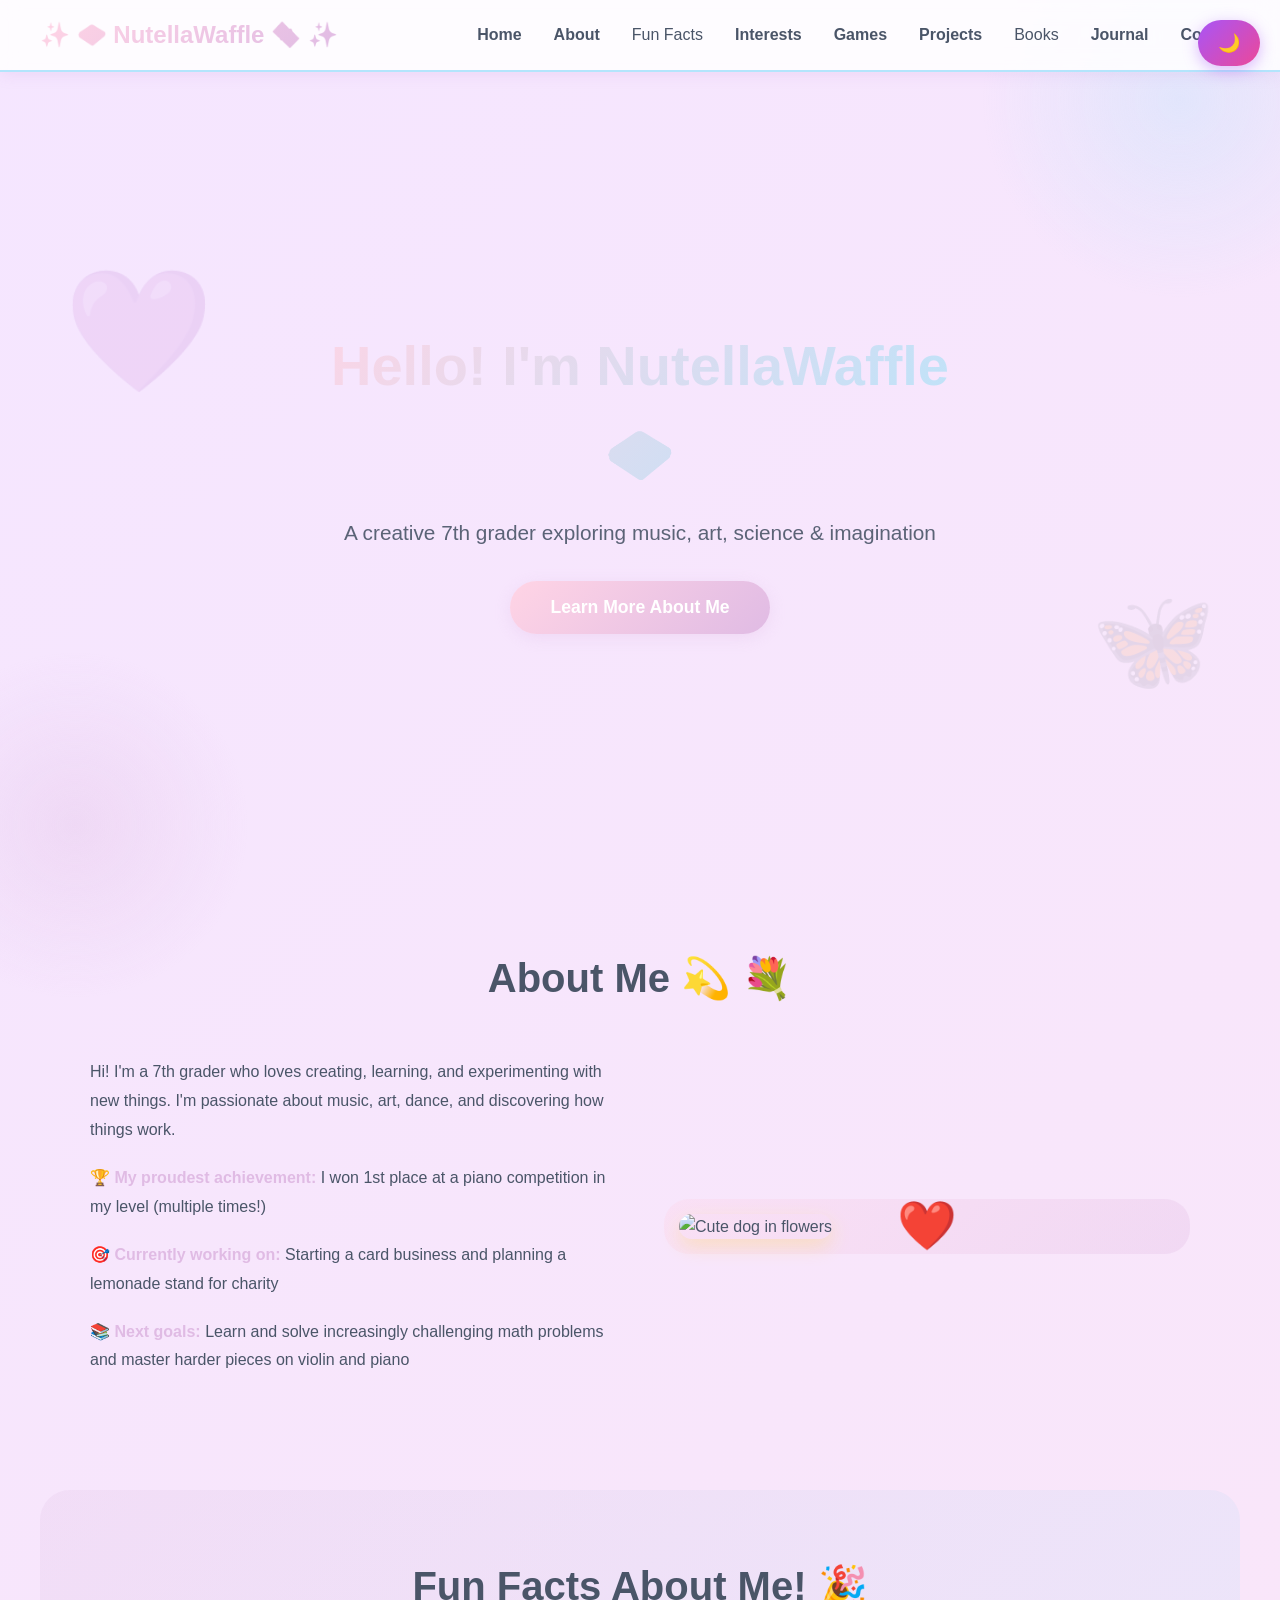
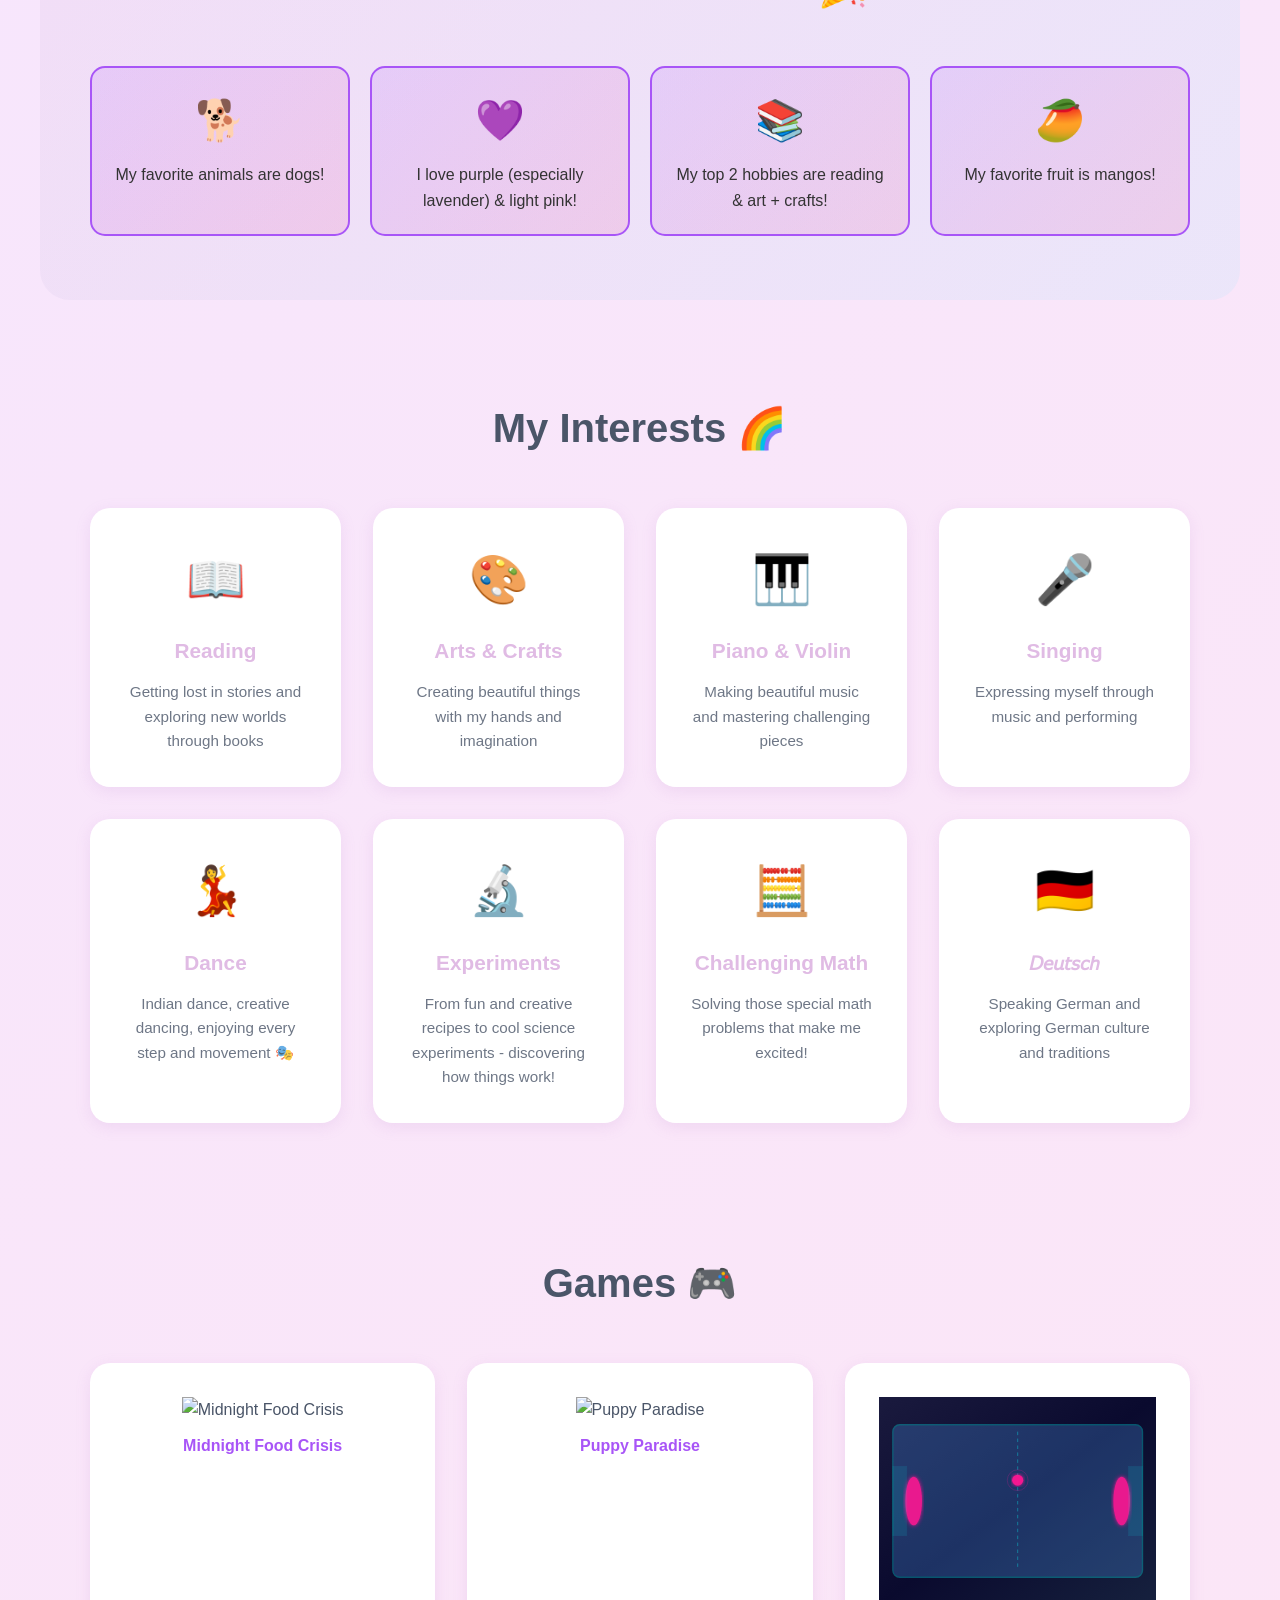
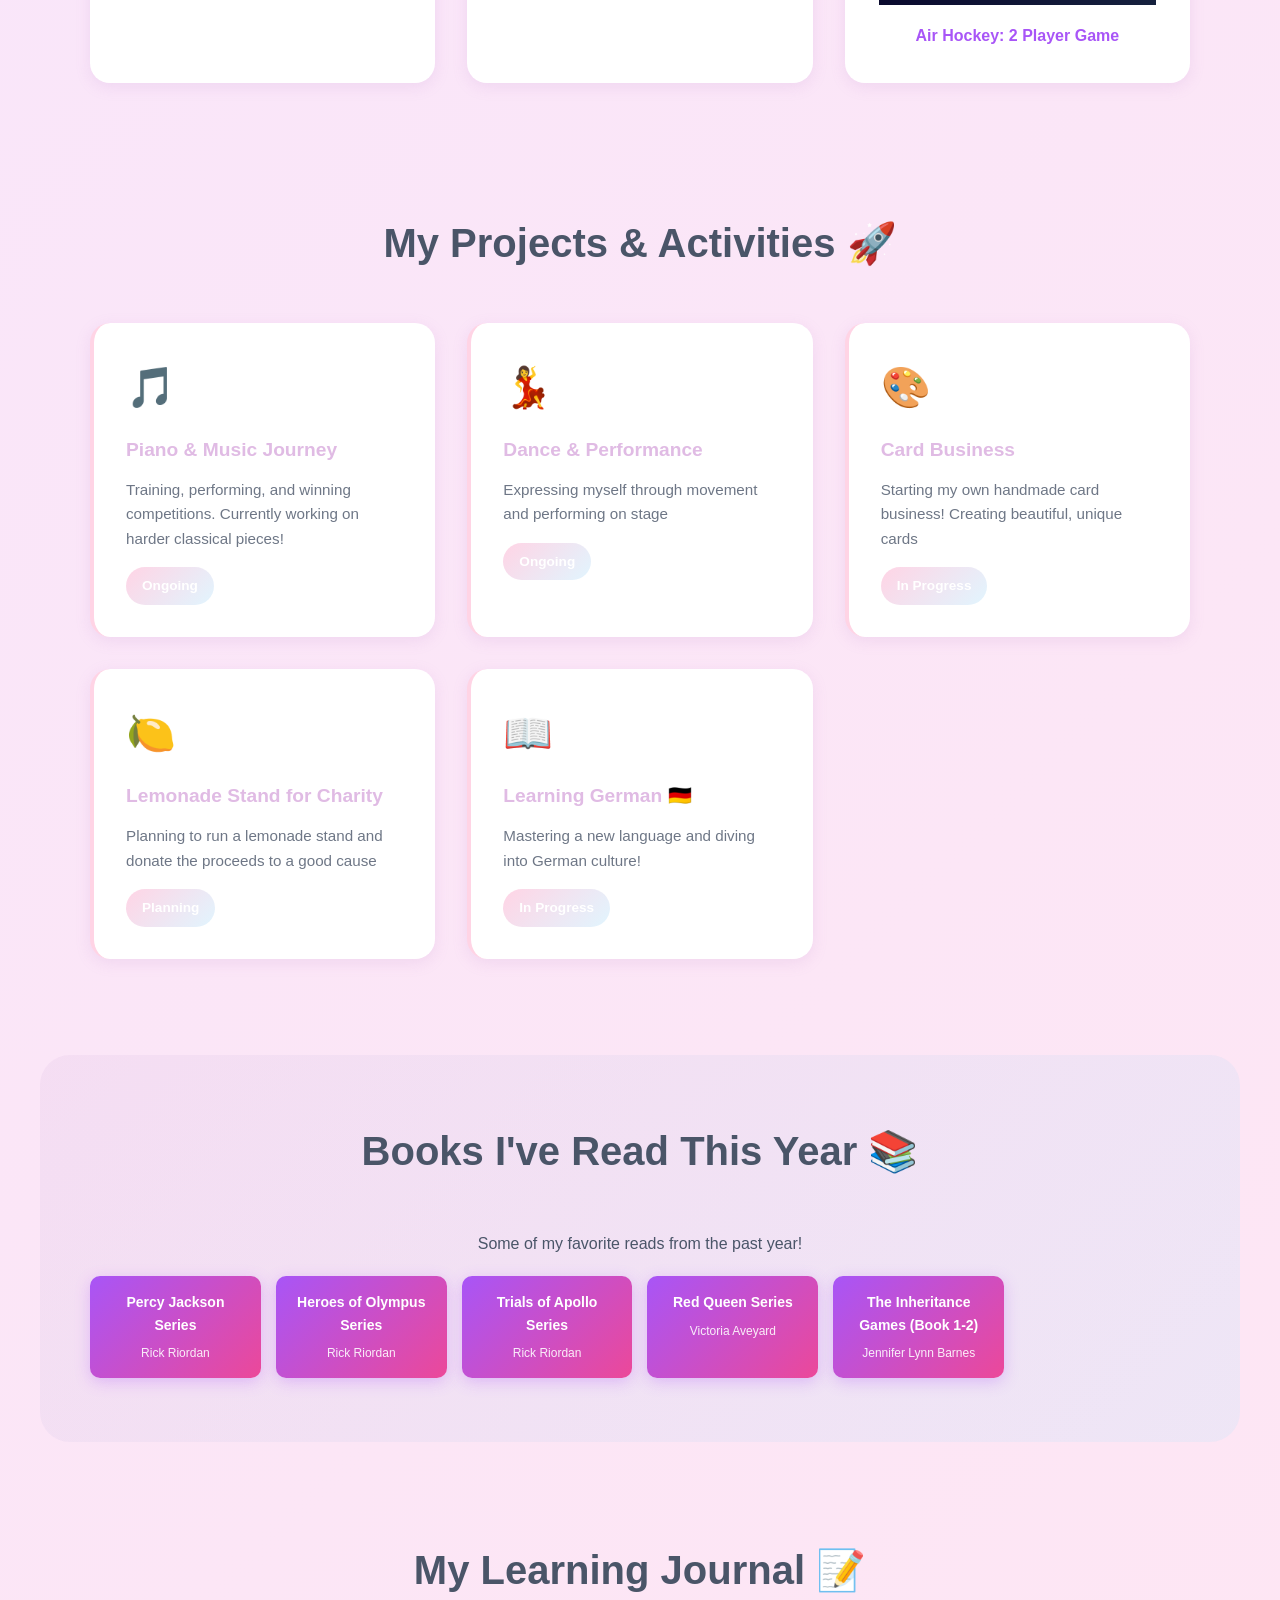
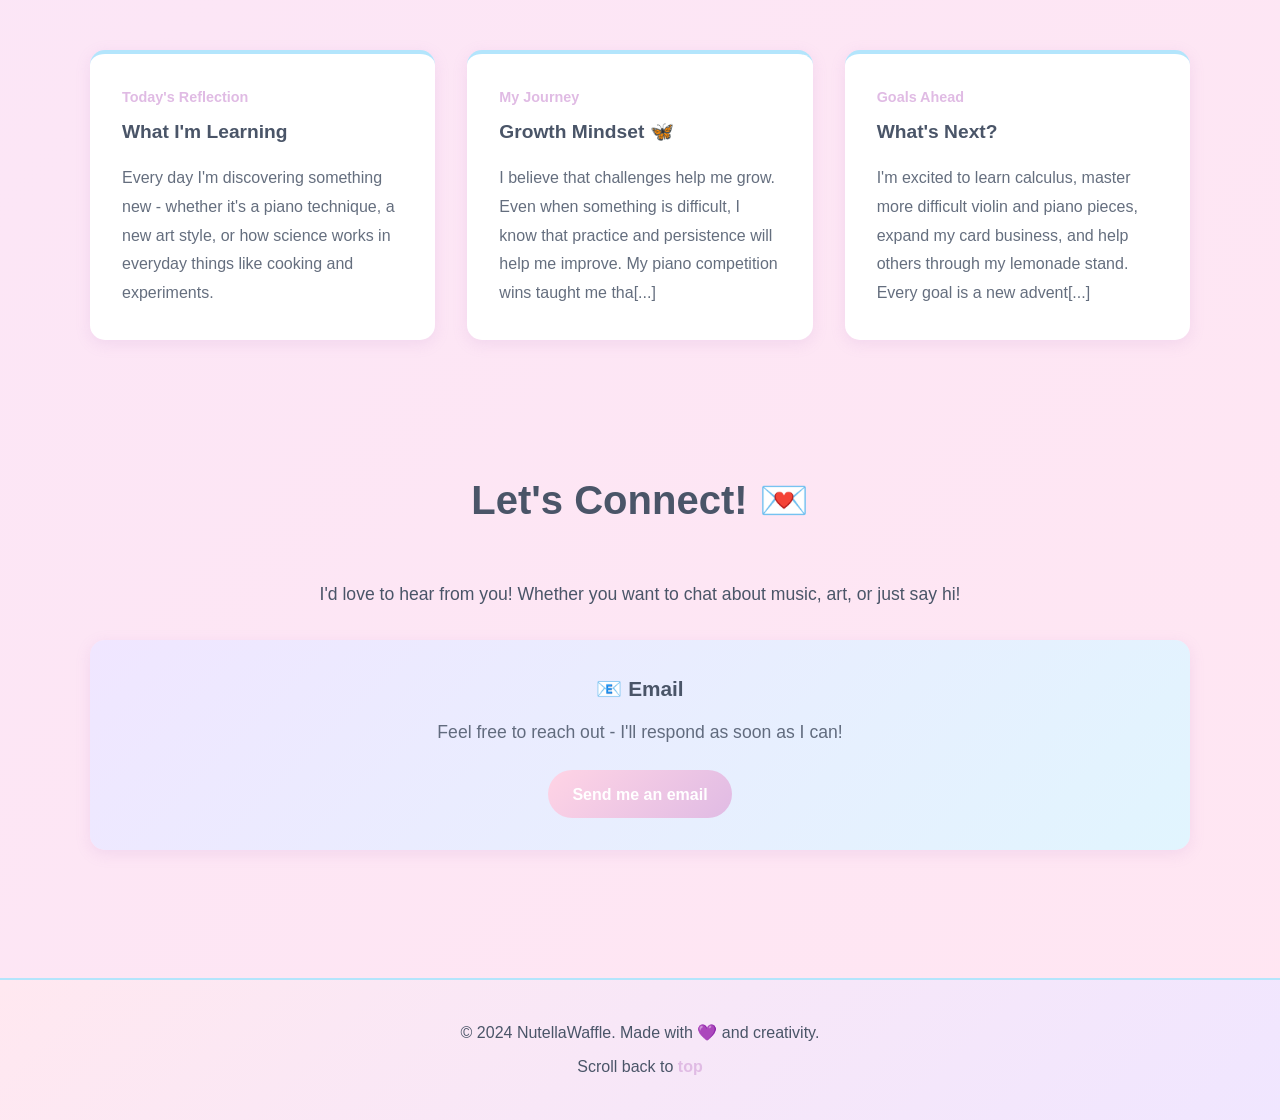
==== index.html @ f4520ef8 "Remove custom cursor, fix dog image, remove game submission section, update books with correct title" ====
<!DOCTYPE html>
<html lang="en">
<head>
    <meta charset="UTF-8">
    <meta name="viewport" content="width=device-width, initial-scale=1.0">
    <title>NutellaWaffle - Creative & Curious</title>
    <link rel="stylesheet" href="style.css">
    <style>
        body {
            background: linear-gradient(135deg, #f5e6ff 0%, #ffe6f2 100%);
        }

        body.dark-mode {
            background: linear-gradient(135deg, #1a1a2e 0%, #16213e 100%);
            color: #e0e0e0;
        }

        body.dark-mode .section {
            background: rgba(20, 20, 35, 0.9);
        }

        body.dark-mode .section-title {
            color: #e0e0e0;
        }

        body.dark-mode .navbar {
            background: rgba(15, 15, 25, 0.95);
        }

        #theme-toggle {
            position: fixed;
            top: 20px;
            right: 20px;
            z-index: 1000;
            background: linear-gradient(135deg, #A855F7 0%, #EC4899 100%);
            color: white;
            border: none;
            padding: 12px 20px;
            border-radius: 50px;
            font-size: 18px;
            box-shadow: 0 4px 15px rgba(168, 85, 247, 0.4);
            transition: all 0.3s ease;
        }

        #theme-toggle:hover {
            transform: scale(1.1);
            box-shadow: 0 6px 20px rgba(168, 85, 247, 0.6);
        }

        .fade-in {
            animation: fadeInUp 0.8s ease-out forwards;
            opacity: 0;
        }

        @keyframes fadeInUp {
            from {
                opacity: 0;
                transform: translateY(30px);
            }
            to {
                opacity: 1;
                transform: translateY(0);
            }
        }

        .loading-spinner {
            display: inline-block;
            width: 20px;
            height: 20px;
            border: 3px solid rgba(168, 85, 247, 0.3);
            border-radius: 50%;
            border-top-color: #A855F7;
            animation: spin 1s linear infinite;
        }

        @keyframes spin {
            to { transform: rotate(360deg); }
        }

        .fun-facts-grid {
            display: grid;
            grid-template-columns: repeat(auto-fit, minmax(200px, 1fr));
            gap: 20px;
            margin-top: 20px;
        }

        .fun-fact-card {
            background: linear-gradient(135deg, rgba(168, 85, 247, 0.15) 0%, rgba(236, 72, 153, 0.15) 100%);
            border: 2px solid #A855F7;
            border-radius: 15px;
            padding: 20px;
            text-align: center;
            transition: all 0.3s ease;
        }

        body.dark-mode .fun-fact-card {
            background: linear-gradient(135deg, rgba(168, 85, 247, 0.2) 0%, rgba(236, 72, 153, 0.2) 100%);
        }

        .fun-fact-card:hover {
            transform: translateY(-5px);
            box-shadow: 0 8px 20px rgba(168, 85, 247, 0.3);
            border-color: #EC4899;
        }

        .fun-fact-emoji {
            font-size: 40px;
            margin-bottom: 10px;
        }

        .fun-fact-text {
            font-size: 16px;
            color: #333;
            font-weight: 500;
        }

        body.dark-mode .fun-fact-text {
            color: #e0e0e0;
        }

        .books-grid {
            display: grid;
            grid-template-columns: repeat(auto-fill, minmax(160px, 1fr));
            gap: 15px;
            margin-top: 20px;
        }

        .book-card {
            background: linear-gradient(135deg, #A855F7 0%, #EC4899 100%);
            border-radius: 10px;
            padding: 15px;
            text-align: center;
            color: white;
            box-shadow: 0 4px 15px rgba(168, 85, 247, 0.3);
            transition: all 0.3s ease;
        }

        body.dark-mode .book-card {
            background: linear-gradient(135deg, #7c3aed 0%, #be185d 100%);
        }

        .book-card:hover {
            transform: scale(1.05);
            box-shadow: 0 8px 20px rgba(168, 85, 247, 0.5);
        }

        .book-title {
            font-weight: 600;
            font-size: 14px;
            margin-bottom: 8px;
        }

        .book-author {
            font-size: 12px;
            opacity: 0.9;
        }

        @media (max-width: 768px) {
            #theme-toggle {
                top: 10px;
                right: 10px;
                padding: 10px 15px;
                font-size: 16px;
            }

            .fun-facts-grid {
                grid-template-columns: repeat(auto-fit, minmax(150px, 1fr));
            }

            .books-grid {
                grid-template-columns: repeat(auto-fill, minmax(130px, 1fr));
            }
        }
    </style>
</head>
<body>
    <!-- Theme Toggle Button -->
    <button id="theme-toggle" onclick="toggleTheme()">🌙</button>

    <!-- Navigation Bar -->
    <nav class="navbar">
        <div class="nav-container">
            <div class="logo">✨ 🧇 NutellaWaffle 🍫 ✨</div>
            <ul class="nav-links">
                <li><a href="#home">Home</a></li>
                <li><a href="#about">About</a></li>
                <li><a href="#fun-facts">Fun Facts</a></li>
                <li><a href="#interests">Interests</a></li>
                <li><a href="#games">Games</a></li>
                <li><a href="#projects">Projects</a></li>
                <li><a href="#books">Books</a></li>
                <li><a href="#journal">Journal</a></li>
                <li><a href="#contact">Contact</a></li>
            </ul>
        </div>
    </nav>

    <!-- HERO SECTION: Welcome & Intro -->
    <section id="home" class="hero">
        <div class="hero-content">
            <h1 class="hero-title">Hello! I'm NutellaWaffle 🧇</h1>
            <p class="hero-subtitle">A creative 7th grader exploring music, art, science & imagination</p>
            <button class="cta-button" onclick="document.getElementById('about').scrollIntoView({behavior: 'smooth'})">Learn More About Me</button>
        </div>
        <div class="hero-decoration"></div>
    </section>

    <!-- ABOUT ME SECTION -->
    <section id="about" class="section fade-in">
        <div class="container">
            <h2 class="section-title">About Me 💫 💐</h2>
            <div class="about-content">
                <div class="about-text">
                    <p>Hi! I'm a 7th grader who loves creating, learning, and experimenting with new things. I'm passionate about music, art, dance, and discovering how things work.</p>
                    <p><strong>🏆 My proudest achievement:</strong> I won 1st place at a piano competition in my level (multiple times!)</p>
                    <p><strong>🎯 Currently working on:</strong> Starting a card business and planning a lemonade stand for charity</p>
                    <p><strong>📚 Next goals:</strong> Learn and solve increasingly challenging math problems and master harder pieces on violin and piano</p>
                </div>
                <div class="about-image" style="background: linear-gradient(135deg, rgba(255, 212, 229, 0.3) 0%, rgba(224, 187, 228, 0.3) 100%); padding: 15px; border-radius: 25px; position: relative;">
                    <img id="dogImage" src="https://images.unsplash.com/photo-1633722715463-d30628cad4ae?w=800&h=800&fit=crop&q=90" alt="Cute dog in flowers" style="width: 100%; height: auto; border-radius: 20px; box-shadow: 0 8px 20px rgba(255, 215, 0, 0.2);">
                    <div style="position: absolute; top: 50%; left: 50%; transform: translate(-50%, -50%); font-size: 48px; pointer-events: none;">❤️</div>
                </div>
            </div>
        </div>
    </section>

    <!-- FUN FACTS SECTION -->
    <section id="fun-facts" class="section alternate fade-in">
        <div class="container">
            <h2 class="section-title">Fun Facts About Me! 🎉</h2>
            <div class="fun-facts-grid">
                <div class="fun-fact-card">
                    <div class="fun-fact-emoji">🐕</div>
                    <div class="fun-fact-text">My favorite animals are dogs!</div>
                </div>
                <div class="fun-fact-card">
                    <div class="fun-fact-emoji">💜</div>
                    <div class="fun-fact-text">I love purple (especially lavender) & light pink!</div>
                </div>
                <div class="fun-fact-card">
                    <div class="fun-fact-emoji">📚</div>
                    <div class="fun-fact-text">My top 2 hobbies are reading & art + crafts!</div>
                </div>
                <div class="fun-fact-card">
                    <div class="fun-fact-emoji">🥭</div>
                    <div class="fun-fact-text">My favorite fruit is mangos!</div>
                </div>
            </div>
        </div>
    </section>

    <!-- INTERESTS SECTION -->
    <section id="interests" class="section fade-in">
        <div class="container">
            <h2 class="section-title">My Interests 🌈</h2>
            <div class="interests-grid">
                <div class="interest-card">
                    <div class="interest-emoji">📖</div>
                    <h3>Reading</h3>
                    <p>Getting lost in stories and exploring new worlds through books</p>
                </div>
                <div class="interest-card">
                    <div class="interest-emoji">🎨</div>
                    <h3>Arts & Crafts</h3>
                    <p>Creating beautiful things with my hands and imagination</p>
                </div>
                <div class="interest-card">
                    <div class="interest-emoji">🎹</div>
                    <h3>Piano & Violin</h3>
                    <p>Making beautiful music and mastering challenging pieces</p>
                </div>
                <div class="interest-card">
                    <div class="interest-emoji">🎤</div>
                    <h3>Singing</h3>
                    <p>Expressing myself through music and performing</p>
                </div>
                <div class="interest-card">
                    <div class="interest-emoji">💃</div>
                    <h3>Dance</h3>
                    <p>Indian dance, creative dancing, enjoying every step and movement 🎭</p>
                </div>
                <div class="interest-card">
                    <div class="interest-emoji">🔬</div>
                    <h3>Experiments</h3>
                    <p>From fun and creative recipes to cool science experiments - discovering how things work!</p>
                </div>
                <div class="interest-card">
                    <div class="interest-emoji">🧮</div>
                    <h3>Challenging Math</h3>
                    <p>Solving those special math problems that make me excited!</p>
                </div>
                <div class="interest-card">
                    <div class="interest-emoji">🇩🇪</div>
                    <h3>𝘋𝘦𝘶𝘵𝘴𝘤𝘩</h3>
                    <p>Speaking German and exploring German culture and traditions</p>
                </div>
            </div>
        </div>
    </section>

    <!-- GAMES SECTION -->
    <section id="games" class="section fade-in">
        <div class="container">
            <h2 class="section-title">Games 🎮</h2>
            <div class="interests-grid">
                <div class="interest-card clickable-card">
                    <input type="file" id="gameFile1" accept=".html,.htm" style="display: none;" onchange="handleGameUpload(event, 'game1')">
                    <div class="game-box" id="game1" style="cursor: pointer; position: relative; overflow: hidden;">
                        <img id="game1Image" src="https://images.shutterstock.com/shutterstock/photos/2671821377/display_1500/stock-photo-air-hockey-game-table-with-red-pucks-and-paddles-in-neon-lighting-2671821377.jpg?w=400&h=300&fit=crop" alt="Midnight Food Crisis" style="width: 100%; height: 100%; object-fit: cover;">
                    </div>
                    <div style="text-align: center; margin-top: 10px; font-weight: 600; color: #A855F7;">Midnight Food Crisis</div>
                </div>
                <div class="interest-card clickable-card">
                    <input type="file" id="gameFile2" accept=".html,.htm" style="display: none;" onchange="handleGameUpload(event, 'game2')">
                    <div class="game-box" id="game2" style="cursor: pointer; position: relative; overflow: hidden;">
                        <img id="game2Image" src="https://images.shutterstock.com/shutterstock/photos/2660861031/display_1500/stock-photo-happy-golden-retriever-holding-large-bone-treat-2660861031.jpg?w=400&h=300&fit=crop" alt="Puppy Paradise" style="width: 100%; height: 100%; object-fit: cover;">
                    </div>
                    <div style="text-align: center; margin-top: 10px; font-weight: 600; color: #A855F7;">Puppy Paradise</div>
                </div>
                <div class="interest-card clickable-card">
                    <input type="file" id="gameFile3" accept=".html,.htm" style="display: none;" onchange="handleGameUpload(event, 'game3')">
                    <div class="game-box" id="game3" style="cursor: pointer; position: relative; overflow: hidden;">
                        <svg viewBox="0 0 400 300" xmlns="http://www.w3.org/2000/svg" style="width: 100%; height: 100%;">
                            <defs>
                                <linearGradient id="airHockeyGrad" x1="0%" y1="0%" x2="100%" y2="100%">
                                    <stop offset="0%" style="stop-color:#1a1a3e;stop-opacity:1" />
                                    <stop offset="50%" style="stop-color:#0a0a2e;stop-opacity:1" />
                                    <stop offset="100%" style="stop-color:#16213e;stop-opacity:1" />
                                </linearGradient>
                                <filter id="glow">
                                    <feGaussianBlur stdDeviation="3" result="coloredBlur"/>
                                    <feMerge>
                                        <feMergeNode in="coloredBlur"/>
                                        <feMergeNode in="SourceGraphic"/>
                                    </feMerge>
                                </filter>
                            </defs>
                            <rect width="400" height="300" fill="url(#airHockeyGrad)"/>
                            <rect x="20" y="40" width="360" height="220" rx="10" fill="#4a90e2" opacity="0.3" stroke="#00ffff" stroke-width="2"/>
                            <line x1="200" y1="50" x2="200" y2="250" stroke="#00ffff" stroke-width="1" stroke-dasharray="5,5" opacity="0.5"/>
                            <ellipse cx="50" cy="150" rx="12" ry="35" fill="#ff1493" filter="url(#glow)" opacity="0.9"/>
                            <ellipse cx="350" cy="150" rx="12" ry="35" fill="#ff1493" filter="url(#glow)" opacity="0.9"/>
                            <circle cx="200" cy="120" r="8" fill="#ff1493" filter="url(#glow)" opacity="0.95"/>
                            <circle cx="200" cy="120" r="15" fill="none" stroke="#ff1493" stroke-width="1" opacity="0.3"/>
                            <rect x="20" y="100" width="20" height="100" fill="#00ffff" opacity="0.1" stroke="#00ffff" stroke-width="1"/>
                            <rect x="360" y="100" width="20" height="100" fill="#00ffff" opacity="0.1" stroke="#00ffff" stroke-width="1"/>
                        </svg>
                    </div>
                    <div style="text-align: center; margin-top: 10px; font-weight: 600; color: #A855F7;">Air Hockey: 2 Player Game</div>
                    <div id="game3ShareContainer" style="text-align: center; margin-top: 8px; display: none;">
                        <button onclick="toggleShareLink('game3')" style="background: linear-gradient(135deg, #A855F7 0%, #EC4899 100%); color: white; border: none; padding: 8px 16px; border-radius: 20px; cursor: pointer; font-size: 14px; font-weight: 600;">📋 Generate Share Link</button>
                        <div id="game3LinkContainer" style="display: none; margin-top: 12px;">
                            <p style="font-size: 12px; color: #666; margin-bottom: 8px;">Share this link with friends:</p>
                            <div style="background: #f5f5f5; padding: 10px; border-radius: 10px; word-break: break-all; border: 2px solid #A855F7;">
                                <span id="game3Link" style="color: #333; font-family: monospace; font-size: 14px; font-weight: bold;"></span>
                            </div>
                            <button onclick="copyToClipboard('game3Link')" style="margin-top: 8px; background: #A855F7; color: white; border: none; padding: 6px 12px; border-radius: 15px; cursor: pointer; font-size: 12px;">Copy Link</button>
                        </div>
                    </div>
                </div>
            </div>
        </div>
    </section>

    <!-- PROJECTS SECTION -->
    <section id="projects" class="section fade-in">
        <div class="container">
            <h2 class="section-title">My Projects & Activities 🚀</h2>
            <div class="projects-grid">
                <div class="project-card">
                    <div class="project-header">🎵</div>
                    <h3>Piano & Music Journey</h3>
                    <p>Training, performing, and winning competitions. Currently working on harder classical pieces!</p>
                    <span class="project-status">Ongoing</span>
                </div>
                <div class="project-card">
                    <div class="project-header">💃</div>
                    <h3>Dance & Performance</h3>
                    <p>Expressing myself through movement and performing on stage</p>
                    <span class="project-status">Ongoing</span>
                </div>
                <div class="project-card">
                    <div class="project-header">🎨</div>
                    <h3>Card Business</h3>
                    <p>Starting my own handmade card business! Creating beautiful, unique cards</p>
                    <span class="project-status">In Progress</span>
                </div>
                <div class="project-card">
                    <div class="project-header">🍋</div>
                    <h3>Lemonade Stand for Charity</h3>
                    <p>Planning to run a lemonade stand and donate the proceeds to a good cause</p>
                    <span class="project-status">Planning</span>
                </div>
                <div class="project-card">
                    <div class="project-header">📖</div>
                    <h3>Learning German 🇩🇪</h3>
                    <p>Mastering a new language and diving into German culture!</p>
                    <span class="project-status">In Progress</span>
                </div>
            </div>
        </div>
    </section>

    <!-- BOOKS SECTION -->
    <section id="books" class="section alternate fade-in">
        <div class="container">
            <h2 class="section-title">Books I've Read This Year 📚</h2>
            <p style="text-align: center; margin-bottom: 20px;">Some of my favorite reads from the past year!</p>
            <div class="books-grid">
                <div class="book-card">
                    <div class="book-title">Percy Jackson Series</div>
                    <div class="book-author">Rick Riordan</div>
                </div>
                <div class="book-card">
                    <div class="book-title">Heroes of Olympus Series</div>
                    <div class="book-author">Rick Riordan</div>
                </div>
                <div class="book-card">
                    <div class="book-title">Trials of Apollo Series</div>
                    <div class="book-author">Rick Riordan</div>
                </div>
                <div class="book-card">
                    <div class="book-title">Red Queen Series</div>
                    <div class="book-author">Victoria Aveyard</div>
                </div>
                <div class="book-card">
                    <div class="book-title">The Inheritance Games (Book 1-2)</div>
                    <div class="book-author">Jennifer Lynn Barnes</div>
                </div>
            </div>
        </div>
    </section>

    <!-- LEARNING JOURNAL SECTION -->
    <section id="journal" class="section fade-in">
        <div class="container">
            <h2 class="section-title">My Learning Journal 📝</h2>
            <div class="journal-entries">
                <div class="journal-entry">
                    <div class="entry-date">Today's Reflection</div>
                    <h3>What I'm Learning</h3>
                    <p>Every day I'm discovering something new - whether it's a piano technique, a new art style, or how science works in everyday things like cooking and experiments.</p>
                </div>
                <div class="journal-entry">
                    <div class="entry-date">My Journey</div>
                    <h3>Growth Mindset 🦋</h3>
                    <p>I believe that challenges help me grow. Even when something is difficult, I know that practice and persistence will help me improve. My piano competition wins taught me tha[...]</p>
                </div>
                <div class="journal-entry">
                    <div class="entry-date">Goals Ahead</div>
                    <h3>What's Next?</h3>
                    <p>I'm excited to learn calculus, master more difficult violin and piano pieces, expand my card business, and help others through my lemonade stand. Every goal is a new advent[...]</p>
                </div>
            </div>
        </div>
    </section>

    <!-- CONTACT SECTION -->
    <section id="contact" class="section contact-section fade-in">
        <div class="container">
            <h2 class="section-title">Let's Connect! 💌</h2>
            <div class="contact-content">
                <p>I'd love to hear from you! Whether you want to chat about music, art, or just say hi!</p>
                <div class="contact-options">
                    <div class="contact-card">
                        <h3>📧 Email</h3>
                        <p>Feel free to reach out - I'll respond as soon as I can!</p>
                        <a href="https://mail.google.com/mail/?view=cm&fs=1&to=ishzartworld@gmail.com" target="_blank" class="contact-link">Send me an email</a>
                    </div>
                </div>
            </div>
        </div>
    </section>

    <!-- Game Player Modal -->
    <div id="gameModal" class="game-modal" style="display: none; position: fixed; top: 0; left: 0; width: 100%; height: 100%; background-color: rgba(0,0,0,0.9); z-index: 2000; justify-content: center; align-items: center;">
        <div class="game-modal-content" style="width: 95%; height: 95%; background: white; border-radius: 20px; overflow: hidden; display: flex; flex-direction: column;">
            <button class="game-close" onclick="closeGameModal()" style="padding: 10px 20px; background: #FF69B4; color: white; border: none; cursor: pointer; font-size: 18px; align-self: flex-start; border-radius: 0 0 10px 0;">← Back</button>
            <div style="flex: 1; display: flex; align-items: center; justify-content: center; background: #f5f5f5;">
                <div class="loading-spinner"></div>
            </div>
            <iframe id="gameFrame" style="width: 100%; height: 100%; border: none; display: none; flex: 1;" sandbox="allow-same-origin allow-scripts allow-forms allow-pointer-lock"></iframe>
        </div>
    </div>

    <!-- FOOTER -->
    <footer class="footer">
        <p>&copy; 2024 NutellaWaffle. Made with 💜 and creativity.</p>
        <p>Scroll back to <a href="#home">top</a></p>
    </footer>

    <!-- Link to JavaScript file -->
    <script src="script.js"></script>
    <script>
        // Theme Toggle
        function toggleTheme() {
            const body = document.body;
            const button = document.getElementById('theme-toggle');
            
            if (body.classList.contains('dark-mode')) {
                body.classList.remove('dark-mode');
                button.textContent = '🌙';
                localStorage.setItem('theme', 'light');
            } else {
                body.classList.add('dark-mode');
                button.textContent = '☀️';
                localStorage.setItem('theme', 'dark');
            }
        }

        // Load saved theme
        window.addEventListener('load', function() {
            const savedTheme = localStorage.getItem('theme');
            if (savedTheme === 'dark') {
                document.body.classList.add('dark-mode');
                document.getElementById('theme-toggle').textContent = '☀️';
            }
        });

        // Scroll animations
        const observerOptions = {
            threshold: 0.1,
            rootMargin: '0px 0px -50px 0px'
        };

        const observer = new IntersectionObserver(function(entries) {
            entries.forEach(entry => {
                if (entry.isIntersecting) {
                    entry.target.style.animationDelay = '0s';
                    observer.unobserve(entry.target);
                }
            });
        }, observerOptions);

        document.querySelectorAll('.fade-in').forEach(el => {
            observer.observe(el);
        });

        // Store game files with localStorage for persistence
        const games = {
            game1: null,
            game2: null,
            game3: null
        };

        // Check if this is a shared game view
        const urlParams = new URLSearchParams(window.location.search);
        const gameId = urlParams.get('g');

        function loadDogImage() {
            const dogImg = document.getElementById('dogImage');
            dogImg.src = 'https://images.unsplash.com/photo-1633722715463-d30628cad4ae?w=800&h=800&fit=crop&q=90';
            dogImg.onerror = function() {
                dogImg.src = 'https://images.pexels.com/photos/1108099/pexels-photo-1108099.jpeg?w=800&h=800&fit=crop';
            };
        }

        function loadGamesFromStorage() {
            const game1Data = localStorage.getItem('game1_data');
            if (game1Data) {
                games.game1 = game1Data;
            }
            const game2Data = localStorage.getItem('game2_data');
            if (game2Data) {
                games.game2 = game2Data;
            }
            const game3Data = localStorage.getItem('game3_data');
            if (game3Data) {
                games.game3 = game3Data;
                document.getElementById('game3ShareContainer').style.display = 'block';
            }
        }

        function handleGameUpload(event, gameIdVar) {
            const file = event.target.files[0];
            if (file && (file.name.endsWith('.html') || file.name.endsWith('.htm'))) {
                const reader = new FileReader();
                reader.onload = function(e) {
                    localStorage.setItem(gameIdVar + '_data', e.target.result);
                    localStorage.setItem(gameIdVar + '_filename', file.name);
                    games[gameIdVar] = e.target.result;
                    
                    if (gameIdVar === 'game3') {
                        document.getElementById('game3ShareContainer').style.display = 'block';
                    }
                    
                    document.getElementById('gameFile' + gameIdVar.replace('game', '')).value = '';
                };
                reader.readAsText(file);
            } else {
                alert('Please upload an HTML file (.html or .htm)');
            }
        }

        function playGame(gameIdVar) {
            if (games[gameIdVar]) {
                const gameModal = document.getElementById('gameModal');
                const gameFrame = document.getElementById('gameFrame');
                const spinner = gameModal.querySelector('.loading-spinner');
                
                gameModal.style.display = 'flex';
                spinner.style.display = 'block';
                gameFrame.style.display = 'none';
                
                setTimeout(() => {
                    const blob = new Blob([games[gameIdVar]], { type: 'text/html' });
                    gameFrame.src = URL.createObjectURL(blob);
                    
                    gameFrame.onload = () => {
                        spinner.style.display = 'none';
                        gameFrame.style.display = 'block';
                    };
                }, 300);
            }
        }

        function closeGameModal() {
            const gameModal = document.getElementById('gameModal');
            gameModal.style.display = 'none';
            document.getElementById('gameFrame').src = '';
        }

        function toggleShareLink(gameIdVar) {
            if (!games[gameIdVar]) {
                alert('Please upload a game first!');
                return;
            }
            
            const linkContainer = document.getElementById(gameIdVar + 'LinkContainer');
            const linkElement = document.getElementById(gameIdVar + 'Link');
            
            if (linkContainer.style.display === 'none') {
                const gameNumber = gameIdVar.replace('game', '');
                const gameLink = window.location.origin + window.location.pathname + '?g=' + gameNumber;
                
                linkElement.textContent = gameLink;
                linkContainer.style.display = 'block';
            } else {
                linkContainer.style.display = 'none';
            }
        }

        function copyToClipboard(elementId) {
            const element = document.getElementById(elementId);
            const text = element.textContent;
            
            navigator.clipboard.writeText(text).then(function() {
                alert('Link copied to clipboard! 📋 You can now send it to your friends!');
            }).catch(function(err) {
                const textarea = document.createElement('textarea');
                textarea.value = text;
                document.body.appendChild(textarea);
                textarea.select();
                document.execCommand('copy');
                document.body.removeChild(textarea);
                alert('Link copied to clipboard! 📋 You can now send it to your friends!');
            });
        }

        function playSharedGame() {
            if (gameId && games['game' + gameId]) {
                playGame('game' + gameId);
            }
        }

        // Add click handlers for game boxes
        document.addEventListener('DOMContentLoaded', function() {
            const game1Box = document.getElementById('game1');
            const game2Box = document.getElementById('game2');
            const game3Box = document.getElementById('game3');
            
            if (game1Box) {
                game1Box.addEventListener('click', function(e) {
                    if (games.game1) {
                        playGame('game1');
                    } else {
                        document.getElementById('gameFile1').click();
                    }
                });
            }
            
            if (game2Box) {
                game2Box.addEventListener('click', function(e) {
                    if (games.game2) {
                        playGame('game2');
                    } else {
                        document.getElementById('gameFile2').click();
                    }
                });
            }
            
            if (game3Box) {
                game3Box.addEventListener('click', function(e) {
                    if (games.game3) {
                        playGame('game3');
                    } else {
                        document.getElementById('gameFile3').click();
                    }
                });
            }
        });

        window.addEventListener('load', function() {
            loadDogImage();
            loadGamesFromStorage();
            
            if (gameId) {
                playSharedGame();
            }
        });
    </script>
</body>
</html>
---- style.css ----
/* ===================================
   NUTELLAWAFFLE PERSONAL WEBSITE
   Soft, Elegant & Beautiful Design
   =================================== */

/* COLOR PALETTE - Soft, Elegant & Beautiful */
:root {
    --soft-pink: #FFD4E5;
    --light-pink: #FFE8F0;
    --pale-pink: #FFF0F5;
    --soft-purple: #E8D4FF;
    --light-purple: #F0E6FF;
    --pale-purple: #F5F0FF;
    --lavender: #E0BBE4;
    --soft-lavender: #D8BFD8;
    --soft-blue: #B3E5FC;
    --light-blue: #E1F5FE;
    --pale-blue: #F0F8FF;
    --accent-purple: #C9B1D6;
    --dark-text: #4A5568;
    --white: #FFFFFF;
    --shadow: rgba(180, 120, 200, 0.15);
}

/* ===================================
    GENERAL STYLES
    =================================== */

* {
    margin: 0;
    padding: 0;
    box-sizing: border-box;
}

body {
    font-family: 'Segoe UI', Tahoma, Geneva, Verdana, sans-serif;
    line-height: 1.6;
    color: var(--dark-text);
    background: linear-gradient(135deg, var(--pale-pink) 0%, var(--pale-blue) 50%, var(--pale-purple) 100%);
    overflow-x: hidden;
    position: relative;
    min-height: 100vh;
}

/* Decorative floating elements */
.floral-decoration {
    position: fixed;
    z-index: -1;
    opacity: 0.6;
    pointer-events: none;
}

.floral-top-left {
    top: 20px;
    left: 20px;
    font-size: 60px;
    opacity: 0.4;
    animation: float 6s ease-in-out infinite;
}

.floral-top-right {
    top: 100px;
    right: 30px;
    font-size: 50px;
    opacity: 0.4;
    animation: float 8s ease-in-out infinite reverse;
}

.floral-bottom-left {
    bottom: 100px;
    left: 40px;
    font-size: 45px;
    opacity: 0.4;
    animation: float 7s ease-in-out infinite;
}

.floral-bottom-right {
    bottom: 50px;
    right: 50px;
    font-size: 55px;
    opacity: 0.4;
    animation: float 9s ease-in-out infinite reverse;
}

@keyframes float {
    0%, 100% { transform: translateY(0px); }
    50% { transform: translateY(-20px); }
}

/* Background gradient blobs */
body::before {
    content: '';
    position: fixed;
    top: -100px;
    right: -100px;
    width: 400px;
    height: 400px;
    background: radial-gradient(circle, rgba(179, 229, 252, 0.3) 0%, transparent 70%);
    border-radius: 50%;
    z-index: -1;
}

body::after {
    content: '';
    position: fixed;
    bottom: -100px;
    left: -100px;
    width: 350px;
    height: 350px;
    background: radial-gradient(circle, rgba(224, 187, 228, 0.3) 0%, transparent 70%);
    border-radius: 50%;
    z-index: -1;
}

/* Smooth scrolling */
html {
    scroll-behavior: smooth;
}

/* ===================================
    NAVIGATION BAR
    =================================== */

.navbar {
    background: rgba(255, 255, 255, 0.85);
    padding: 1rem 2rem;
    position: sticky;
    top: 0;
    z-index: 100;
    box-shadow: 0 2px 15px var(--shadow);
    backdrop-filter: blur(10px);
    border-bottom: 2px solid var(--soft-blue);
}

.nav-container {
    max-width: 1200px;
    margin: 0 auto;
    display: flex;
    justify-content: space-between;
    align-items: center;
}

.logo {
    font-size: 1.5rem;
    font-weight: bold;
    background: linear-gradient(135deg, var(--soft-pink), var(--lavender));
    -webkit-background-clip: text;
    -webkit-text-fill-color: transparent;
    background-clip: text;
}

.nav-links {
    display: flex;
    list-style: none;
    gap: 2rem;
    flex-wrap: wrap;
}

.nav-links a {
    text-decoration: none;
    color: var(--dark-text);
    font-weight: 500;
    transition: 0.3s;
    position: relative;
}

.nav-links a:hover,
.nav-links a.active {
    color: var(--lavender);
}

.nav-links a::after {
    content: '';
    position: absolute;
    bottom: -5px;
    left: 0;
    width: 0;
    height: 2px;
    background: linear-gradient(90deg, var(--soft-pink), var(--soft-blue));
    transition: width 0.3s;
}

.nav-links a:hover::after {
    width: 100%;
}

/* ===================================
    HERO SECTION
    =================================== */

.hero {
    display: flex;
    align-items: center;
    justify-content: center;
    min-height: 90vh;
    padding: 2rem;
    text-align: center;
    position: relative;
    overflow: hidden;
}

.hero::before {
    content: '💜';
    position: absolute;
    font-size: 120px;
    opacity: 0.1;
    top: 20%;
    left: 5%;
    animation: float 10s ease-in-out infinite;
}

.hero::after {
    content: '🦋';
    position: absolute;
    font-size: 100px;
    opacity: 0.1;
    bottom: 20%;
    right: 5%;
    animation: float 12s ease-in-out infinite reverse;
}

.hero-content {
    z-index: 1;
    max-width: 700px;
}

.hero-title {
    font-size: 3.5rem;
    margin-bottom: 1rem;
    background: linear-gradient(135deg, var(--soft-pink), var(--soft-blue));
    -webkit-background-clip: text;
    -webkit-text-fill-color: transparent;
    background-clip: text;
    font-weight: 700;
}

.hero-subtitle {
    font-size: 1.3rem;
    color: var(--dark-text);
    margin-bottom: 2rem;
    opacity: 0.9;
}

.cta-button {
    padding: 1rem 2.5rem;
    font-size: 1.1rem;
    border: none;
    border-radius: 50px;
    background: linear-gradient(135deg, var(--soft-pink), var(--lavender));
    color: var(--white);
    cursor: pointer;
    transition: all 0.3s;
    box-shadow: 0 4px 15px rgba(224, 187, 228, 0.3);
    font-weight: 600;
}

.cta-button:hover {
    transform: translateY(-2px);
    box-shadow: 0 6px 20px rgba(224, 187, 228, 0.4);
}

/* ===================================
    SECTIONS
    =================================== */

.section {
    padding: 4rem 2rem;
    max-width: 1200px;
    margin: 0 auto;
    width: 100%;
}

.section.alternate {
    background: linear-gradient(135deg, rgba(224, 187, 228, 0.2) 0%, rgba(179, 229, 252, 0.2) 100%);
    border-radius: 30px;
    margin: 2rem auto;
}

.container {
    max-width: 1100px;
    margin: 0 auto;
}

.section-title {
    font-size: 2.5rem;
    margin-bottom: 3rem;
    text-align: center;
    color: var(--dark-text);
    font-weight: 700;
}

/* ===================================
    ABOUT SECTION
    =================================== */

.about-content {
    display: grid;
    grid-template-columns: 1fr 1fr;
    gap: 3rem;
    align-items: center;
}

.about-text p {
    margin-bottom: 1.2rem;
    line-height: 1.8;
    color: var(--dark-text);
    font-size: 1rem;
}

.about-text strong {
    color: var(--lavender);
}

.about-media-boxes {
    display: grid;
    grid-template-columns: repeat(3, 1fr);
    gap: 1.5rem;
}

.media-box {
    cursor: pointer;
    border-radius: 15px;
    overflow: hidden;
    background: var(--white);
    box-shadow: 0 4px 15px var(--shadow);
    transition: all 0.3s;
    height: 200px;
    position: relative;
}

.media-box:hover {
    transform: translateY(-5px);
    box-shadow: 0 8px 25px rgba(224, 187, 228, 0.3);
}

.media-placeholder {
    width: 100%;
    height: 100%;
    display: flex;
    flex-direction: column;
    align-items: center;
    justify-content: center;
    background: linear-gradient(135deg, var(--light-pink), var(--light-blue));
}

.empty-state {
    font-size: 50px;
    margin-bottom: 0.5rem;
}

.empty-text {
    font-size: 0.9rem;
    color: var(--dark-text);
    opacity: 0.7;
}

.media-box img,
.media-box video {
    width: 100%;
    height: 100%;
    object-fit: cover;
}

@media (max-width: 768px) {
    .about-content {
        grid-template-columns: 1fr;
    }
    
    .about-media-boxes {
        grid-template-columns: 1fr;
    }
}

/* ===================================
    INTEREST CARDS
    =================================== */

.interests-grid {
    display: grid;
    grid-template-columns: repeat(auto-fit, minmax(250px, 1fr));
    gap: 2rem;
    margin-top: 2rem;
}

.interest-card {
    background: var(--white);
    padding: 2rem;
    border-radius: 20px;
    text-align: center;
    cursor: pointer;
    transition: all 0.3s;
    box-shadow: 0 4px 15px var(--shadow);
    border: 2px solid transparent;
}

.interest-card:hover {
    transform: translateY(-8px);
    box-shadow: 0 8px 30px rgba(224, 187, 228, 0.3);
    border-color: var(--soft-blue);
}

.interest-emoji {
    font-size: 3rem;
    margin-bottom: 1rem;
}

.interest-card h3 {
    font-size: 1.3rem;
    margin-bottom: 0.8rem;
    color: var(--lavender);
}

.interest-card p {
    color: var(--dark-text);
    opacity: 0.8;
    font-size: 0.95rem;
}

/* ===================================
    GAME CARDS
    =================================== */

.games-grid {
    display: grid;
    grid-template-columns: repeat(auto-fit, minmax(280px, 1fr));
    gap: 2.5rem;
    margin-top: 2rem;
}

.game-card {
    background: linear-gradient(135deg, var(--light-pink), var(--light-blue));
    padding: 2.5rem;
    border-radius: 20px;
    text-align: center;
    cursor: pointer;
    transition: all 0.3s;
    box-shadow: 0 6px 20px var(--shadow);
    border: 2px solid var(--soft-blue);
    min-height: 220px;
    display: flex;
    flex-direction: column;
    justify-content: center;
    align-items: center;
}

.game-card:hover {
    transform: scale(1.05) translateY(-10px);
    box-shadow: 0 10px 35px rgba(224, 187, 228, 0.4);
    border-color: var(--lavender);
}

.game-emoji {
    font-size: 4rem;
    margin-bottom: 1rem;
}

.game-card h3 {
    font-size: 1.5rem;
    margin-bottom: 0.8rem;
    color: var(--dark-text);
    font-weight: 700;
}

.game-card p {
    color: var(--dark-text);
    opacity: 0.85;
    font-size: 1rem;
}

/* ===================================
    PROJECT CARDS
    =================================== */

.projects-grid {
    display: grid;
    grid-template-columns: repeat(auto-fit, minmax(260px, 1fr));
    gap: 2rem;
    margin-top: 2rem;
}

.project-card {
    background: var(--white);
    padding: 2rem;
    border-radius: 20px;
    cursor: pointer;
    transition: all 0.3s;
    box-shadow: 0 4px 15px var(--shadow);
    border-left: 4px solid var(--soft-pink);
}

.project-card:hover {
    transform: translateY(-8px);
    box-shadow: 0 8px 30px rgba(224, 187, 228, 0.3);
    border-left-color: var(--soft-blue);
}

.project-header {
    font-size: 2.5rem;
    margin-bottom: 1rem;
}

.project-card h3 {
    font-size: 1.2rem;
    margin-bottom: 0.8rem;
    color: var(--lavender);
}

.project-card p {
    color: var(--dark-text);
    opacity: 0.8;
    font-size: 0.95rem;
    margin-bottom: 1rem;
}

.project-status {
    display: inline-block;
    padding: 0.5rem 1rem;
    background: linear-gradient(135deg, var(--soft-pink), var(--light-blue));
    color: var(--white);
    border-radius: 20px;
    font-size: 0.85rem;
    font-weight: 600;
}

/* ===================================
    JOURNAL ENTRIES
    =================================== */

.journal-entries {
    display: grid;
    grid-template-columns: repeat(auto-fit, minmax(300px, 1fr));
    gap: 2rem;
    margin-top: 2rem;
}

.journal-entry {
    background: var(--white);
    padding: 2rem;
    border-radius: 15px;
    border-top: 4px solid var(--soft-blue);
    box-shadow: 0 4px 15px var(--shadow);
}

.entry-date {
    color: var(--lavender);
    font-size: 0.9rem;
    font-weight: 600;
    margin-bottom: 0.5rem;
}

.journal-entry h3 {
    color: var(--dark-text);
    margin-bottom: 1rem;
    font-size: 1.2rem;
}

.journal-entry p {
    color: var(--dark-text);
    opacity: 0.85;
    line-height: 1.8;
}

/* ===================================
    CONTACT SECTION
    =================================== */

.contact-section {
    text-align: center;
}

.contact-content p {
    font-size: 1.1rem;
    margin-bottom: 2rem;
    color: var(--dark-text);
}

.contact-options {
    display: grid;
    grid-template-columns: repeat(auto-fit, minmax(280px, 1fr));
    gap: 2rem;
    margin-top: 2rem;
}

.contact-card {
    background: linear-gradient(135deg, var(--light-purple), var(--light-blue));
    padding: 2rem;
    border-radius: 15px;
    box-shadow: 0 4px 15px var(--shadow);
    transition: all 0.3s;
}

.contact-card:hover {
    transform: translateY(-5px);
    box-shadow: 0 8px 25px rgba(224, 187, 228, 0.3);
}

.contact-card h3 {
    color: var(--dark-text);
    margin-bottom: 0.8rem;
    font-size: 1.3rem;
}

.contact-card p {
    color: var(--dark-text);
    opacity: 0.85;
    margin-bottom: 1.5rem;
}

.contact-link {
    display: inline-block;
    padding: 0.7rem 1.5rem;
    background: linear-gradient(135deg, var(--soft-pink), var(--lavender));
    color: var(--white);
    text-decoration: none;
    border-radius: 25px;
    font-weight: 600;
    transition: all 0.3s;
}

.contact-link:hover {
    transform: scale(1.05);
    box-shadow: 0 4px 15px rgba(224, 187, 228, 0.3);
}

/* ===================================
    MODAL
    =================================== */

.modal {
    display: none;
    position: fixed;
    z-index: 1000;
    left: 0;
    top: 0;
    width: 100%;
    height: 100%;
    background: rgba(0, 0, 0, 0.5);
    animation: fadeIn 0.3s ease;
}

@keyframes fadeIn {
    from { opacity: 0; }
    to { opacity: 1; }
}

.modal-content {
    background: var(--white);
    margin: 5% auto;
    padding: 2.5rem;
    border-radius: 20px;
    width: 90%;
    max-width: 600px;
    box-shadow: 0 10px 40px rgba(0, 0, 0, 0.2);
    animation: slideIn 0.3s ease;
    max-height: 80vh;
    overflow-y: auto;
}

@keyframes slideIn {
    from {
        transform: translateY(-50px);
        opacity: 0;
    }
    to {
        transform: translateY(0);
        opacity: 1;
    }
}

.close {
    color: var(--lavender);
    float: right;
    font-size: 2rem;
    font-weight: bold;
    cursor: pointer;
    transition: 0.3s;
}

.close:hover {
    color: var(--soft-pink);
}

.modal-content h2 {
    color: var(--lavender);
    margin-bottom: 1.5rem;
    font-size: 1.8rem;
}

.modal-content h1 {
    color: var(--dark-text);
    margin-bottom: 1.5rem;
    font-size: 2rem;
}

.modal-content p,
.modal-content li {
    color: var(--dark-text);
    line-height: 1.8;
    margin-bottom: 1rem;
}

.modal-content ul {
    margin-left: 1.5rem;
    margin-bottom: 1.5rem;
}

.modal-content li {
    margin-bottom: 0.8rem;
}

.invite-box {
    background: linear-gradient(135deg, var(--light-pink), var(--light-blue));
    padding: 1.5rem;
    border-radius: 15px;
    margin: 1.5rem 0;
}

.invite-box input {
    border: 2px solid var(--soft-blue);
    padding: 0.7rem;
    border-radius: 8px;
    width: 100%;
    font-size: 0.9rem;
    font-family: monospace;
}

.invite-box button {
    background: linear-gradient(135deg, var(--soft-pink), var(--lavender));
    color: var(--white);
    border: none;
    padding: 0.8rem 1.5rem;
    border-radius: 25px;
    font-weight: 600;
    cursor: pointer;
    transition: all 0.3s;
    width: 100%;
}

.invite-box button:hover {
    transform: scale(1.02);
    box-shadow: 0 4px 15px rgba(224, 187, 228, 0.3);
}

/* ===================================
    DEUTSCH STYLE
    =================================== */

.deutsch-fancy {
    font-family: 'Georgia', 'Garamond', serif;
    font-size: 2.5rem;
    font-weight: bold;
    background: linear-gradient(135deg, var(--soft-pink), var(--soft-blue));
    -webkit-background-clip: text;
    -webkit-text-fill-color: transparent;
    background-clip: text;
    letter-spacing: 3px;
    text-shadow: 0 2px 4px rgba(0, 0, 0, 0.1);
}

/* ===================================
    FOOTER
    =================================== */

.footer {
    background: linear-gradient(135deg, var(--light-pink), var(--light-purple));
    padding: 2rem;
    text-align: center;
    color: var(--dark-text);
    margin-top: 4rem;
    border-top: 2px solid var(--soft-blue);
}

.footer p {
    margin: 0.5rem 0;
}

.footer a {
    color: var(--lavender);
    text-decoration: none;
    font-weight: 600;
    transition: 0.3s;
}

.footer a:hover {
    color: var(--soft-pink);
}

/* ===================================
    RESPONSIVE
    =================================== */

@media (max-width: 768px) {
    .hero-title {
        font-size: 2.5rem;
    }
    
    .hero-subtitle {
        font-size: 1.1rem;
    }
    
    .section-title {
        font-size: 2rem;
    }
    
    .nav-links {
        gap: 1rem;
        font-size: 0.9rem;
    }
    
    .modal-content {
        width: 95%;
        margin: 20% auto;
        padding: 1.5rem;
    }
    
    .interests-grid,
    .games-grid,
    .projects-grid,
    .journal-entries,
    .contact-options {
        grid-template-columns: 1fr;
    }
}
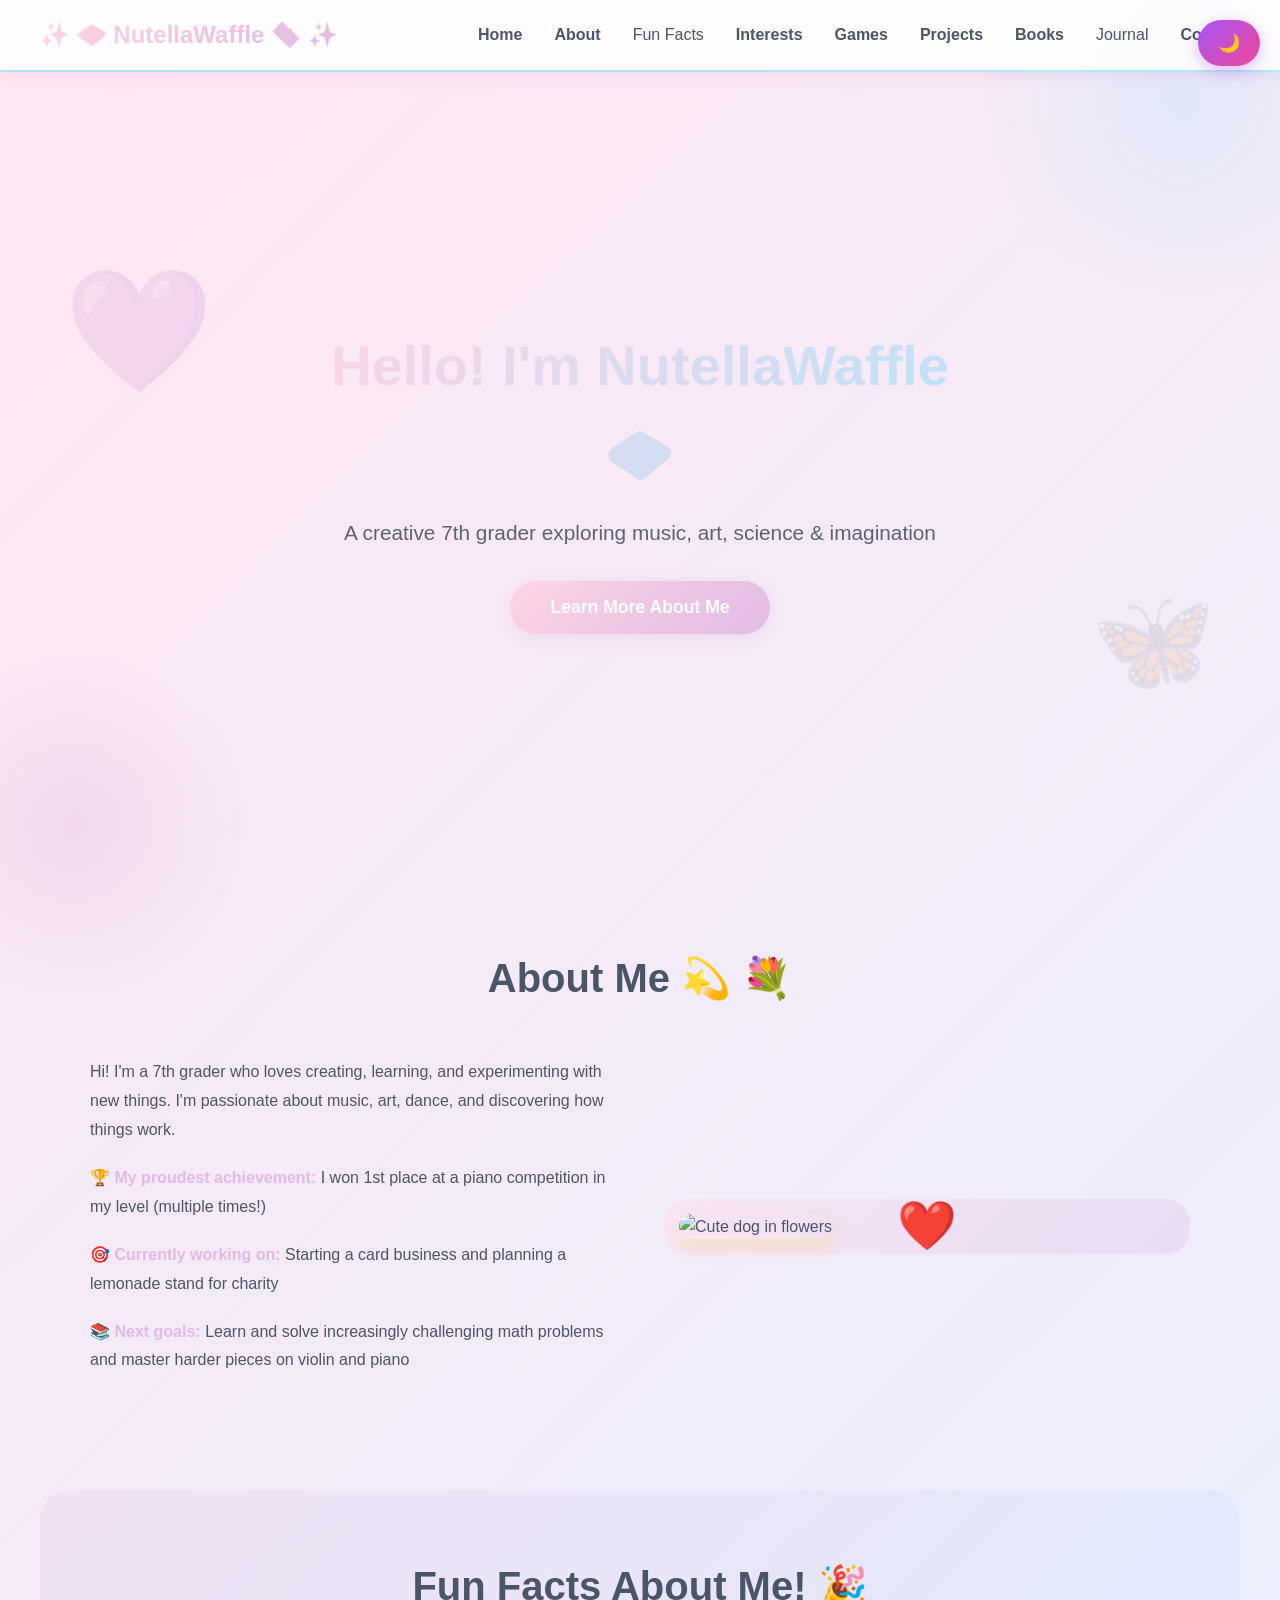
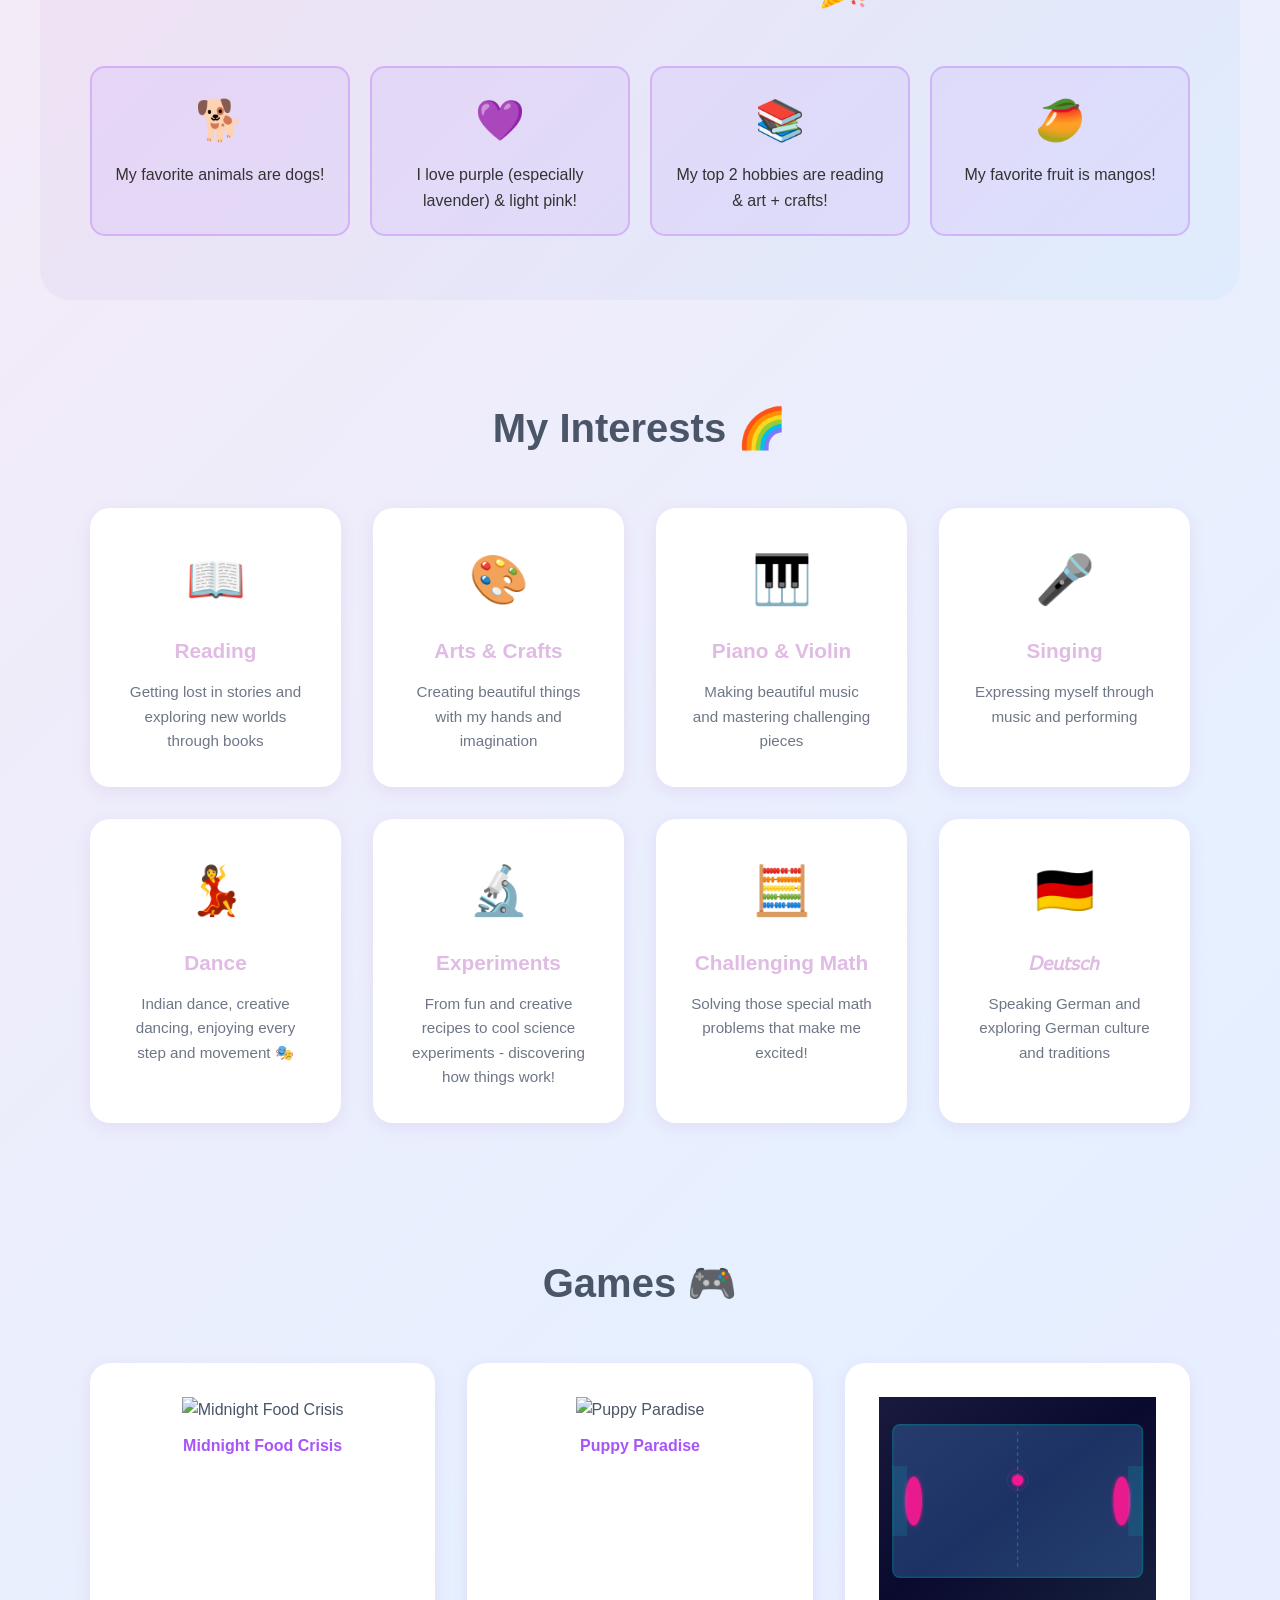
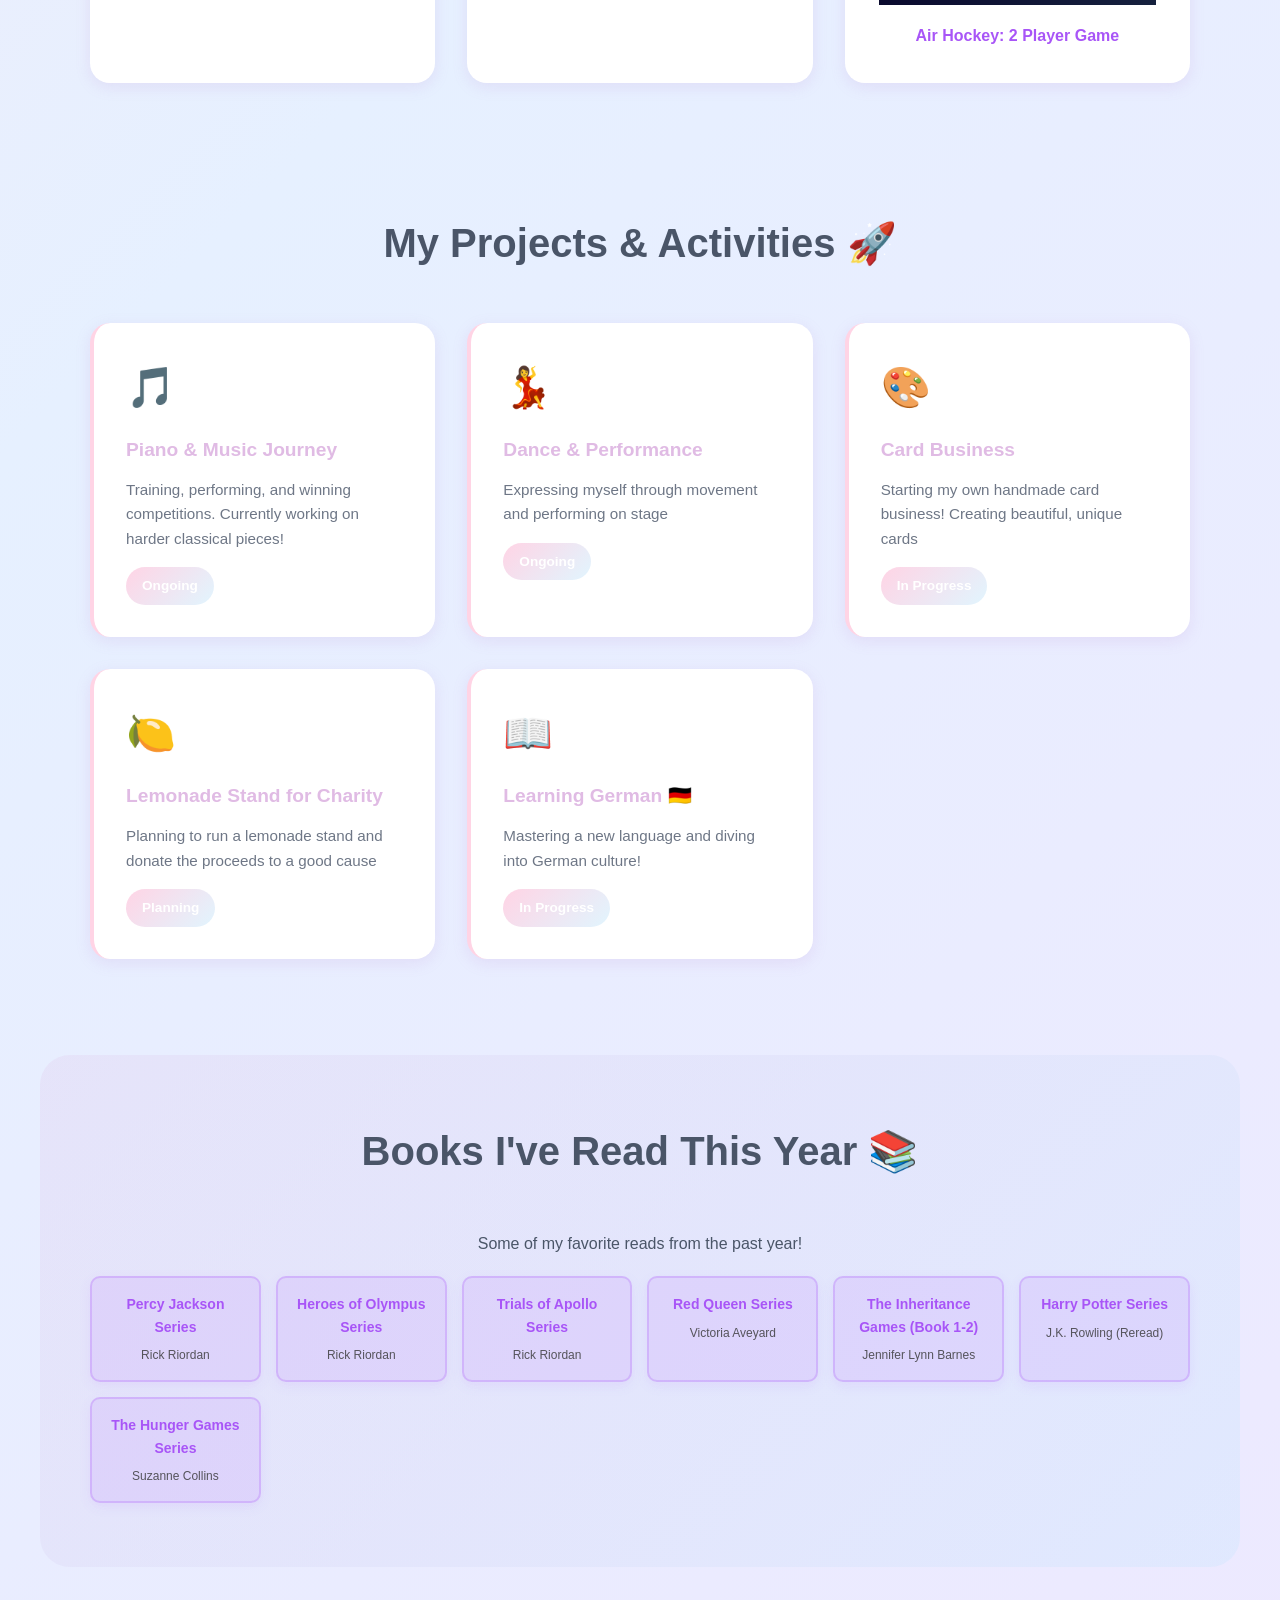
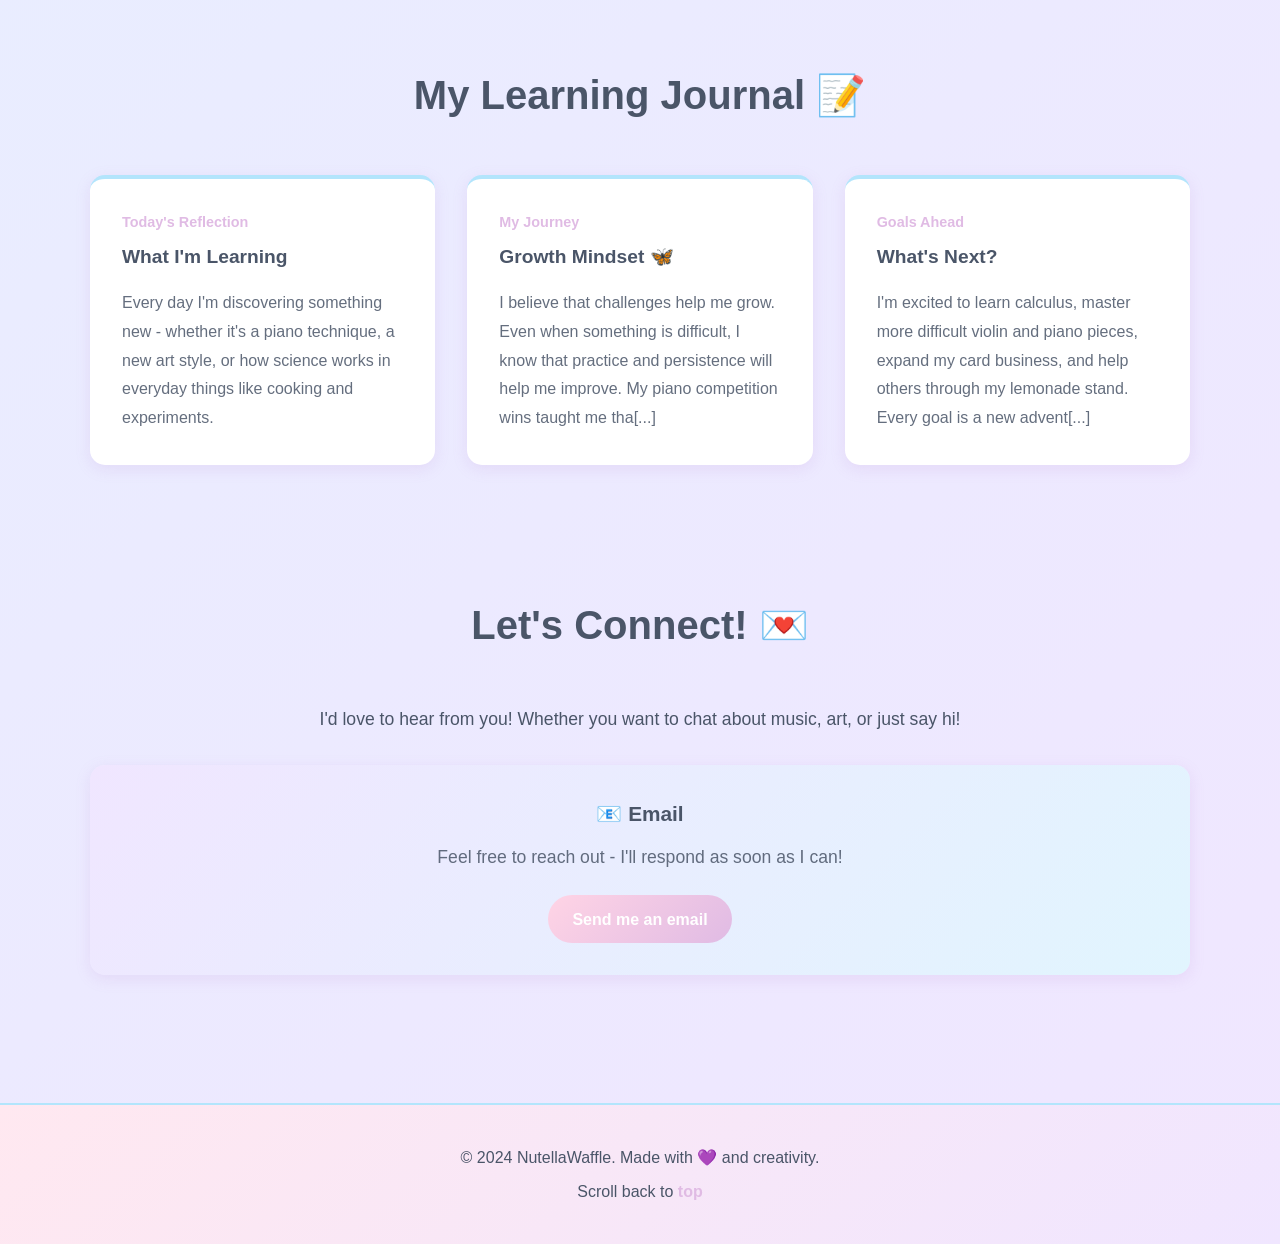
==== commit bc7f4fd0: "Add Harry Potter and Hunger Games to books section, make boxes less vibrant and more subtle, update " ====
--- a/index.html
+++ b/index.html
@@ -7,11 +7,11 @@
     <link rel="stylesheet" href="style.css">
     <style>
         body {
-            background: linear-gradient(135deg, #f5e6ff 0%, #ffe6f2 100%);
+            background: linear-gradient(135deg, #ffe6f2 0%, #e6f0ff 50%, #f0e6ff 100%);
         }
 
         body.dark-mode {
-            background: linear-gradient(135deg, #1a1a2e 0%, #16213e 100%);
+            background: linear-gradient(135deg, #2d1b3d 0%, #1b2d3d 50%, #2d1b3d 100%);
             color: #e0e0e0;
         }
 
@@ -85,8 +85,8 @@
         }
 
         .fun-fact-card {
-            background: linear-gradient(135deg, rgba(168, 85, 247, 0.15) 0%, rgba(236, 72, 153, 0.15) 100%);
-            border: 2px solid #A855F7;
+            background: rgba(168, 85, 247, 0.08);
+            border: 2px solid rgba(168, 85, 247, 0.3);
             border-radius: 15px;
             padding: 20px;
             text-align: center;
@@ -94,13 +94,14 @@
         }
 
         body.dark-mode .fun-fact-card {
-            background: linear-gradient(135deg, rgba(168, 85, 247, 0.2) 0%, rgba(236, 72, 153, 0.2) 100%);
+            background: rgba(168, 85, 247, 0.12);
+            border: 2px solid rgba(168, 85, 247, 0.25);
         }
 
         .fun-fact-card:hover {
             transform: translateY(-5px);
-            box-shadow: 0 8px 20px rgba(168, 85, 247, 0.3);
-            border-color: #EC4899;
+            box-shadow: 0 8px 20px rgba(168, 85, 247, 0.2);
+            border-color: rgba(168, 85, 247, 0.5);
         }
 
         .fun-fact-emoji {
@@ -126,33 +127,42 @@
         }
 
         .book-card {
-            background: linear-gradient(135deg, #A855F7 0%, #EC4899 100%);
+            background: rgba(168, 85, 247, 0.12);
+            border: 2px solid rgba(168, 85, 247, 0.25);
             border-radius: 10px;
             padding: 15px;
             text-align: center;
-            color: white;
-            box-shadow: 0 4px 15px rgba(168, 85, 247, 0.3);
+            color: #333;
+            box-shadow: 0 4px 12px rgba(168, 85, 247, 0.1);
             transition: all 0.3s ease;
         }
 
         body.dark-mode .book-card {
-            background: linear-gradient(135deg, #7c3aed 0%, #be185d 100%);
+            background: rgba(168, 85, 247, 0.15);
+            border: 2px solid rgba(168, 85, 247, 0.2);
+            color: #e0e0e0;
         }
 
         .book-card:hover {
             transform: scale(1.05);
-            box-shadow: 0 8px 20px rgba(168, 85, 247, 0.5);
+            box-shadow: 0 8px 18px rgba(168, 85, 247, 0.2);
+            border-color: rgba(168, 85, 247, 0.4);
         }
 
         .book-title {
             font-weight: 600;
             font-size: 14px;
             margin-bottom: 8px;
+            color: #A855F7;
+        }
+
+        body.dark-mode .book-title {
+            color: #d8b4ff;
         }
 
         .book-author {
             font-size: 12px;
-            opacity: 0.9;
+            opacity: 0.8;
         }
 
         @media (max-width: 768px) {
@@ -427,6 +437,14 @@
                     <div class="book-title">The Inheritance Games (Book 1-2)</div>
                     <div class="book-author">Jennifer Lynn Barnes</div>
                 </div>
+                <div class="book-card">
+                    <div class="book-title">Harry Potter Series</div>
+                    <div class="book-author">J.K. Rowling (Reread)</div>
+                </div>
+                <div class="book-card">
+                    <div class="book-title">The Hunger Games Series</div>
+                    <div class="book-author">Suzanne Collins</div>
+                </div>
             </div>
         </div>
     </section>
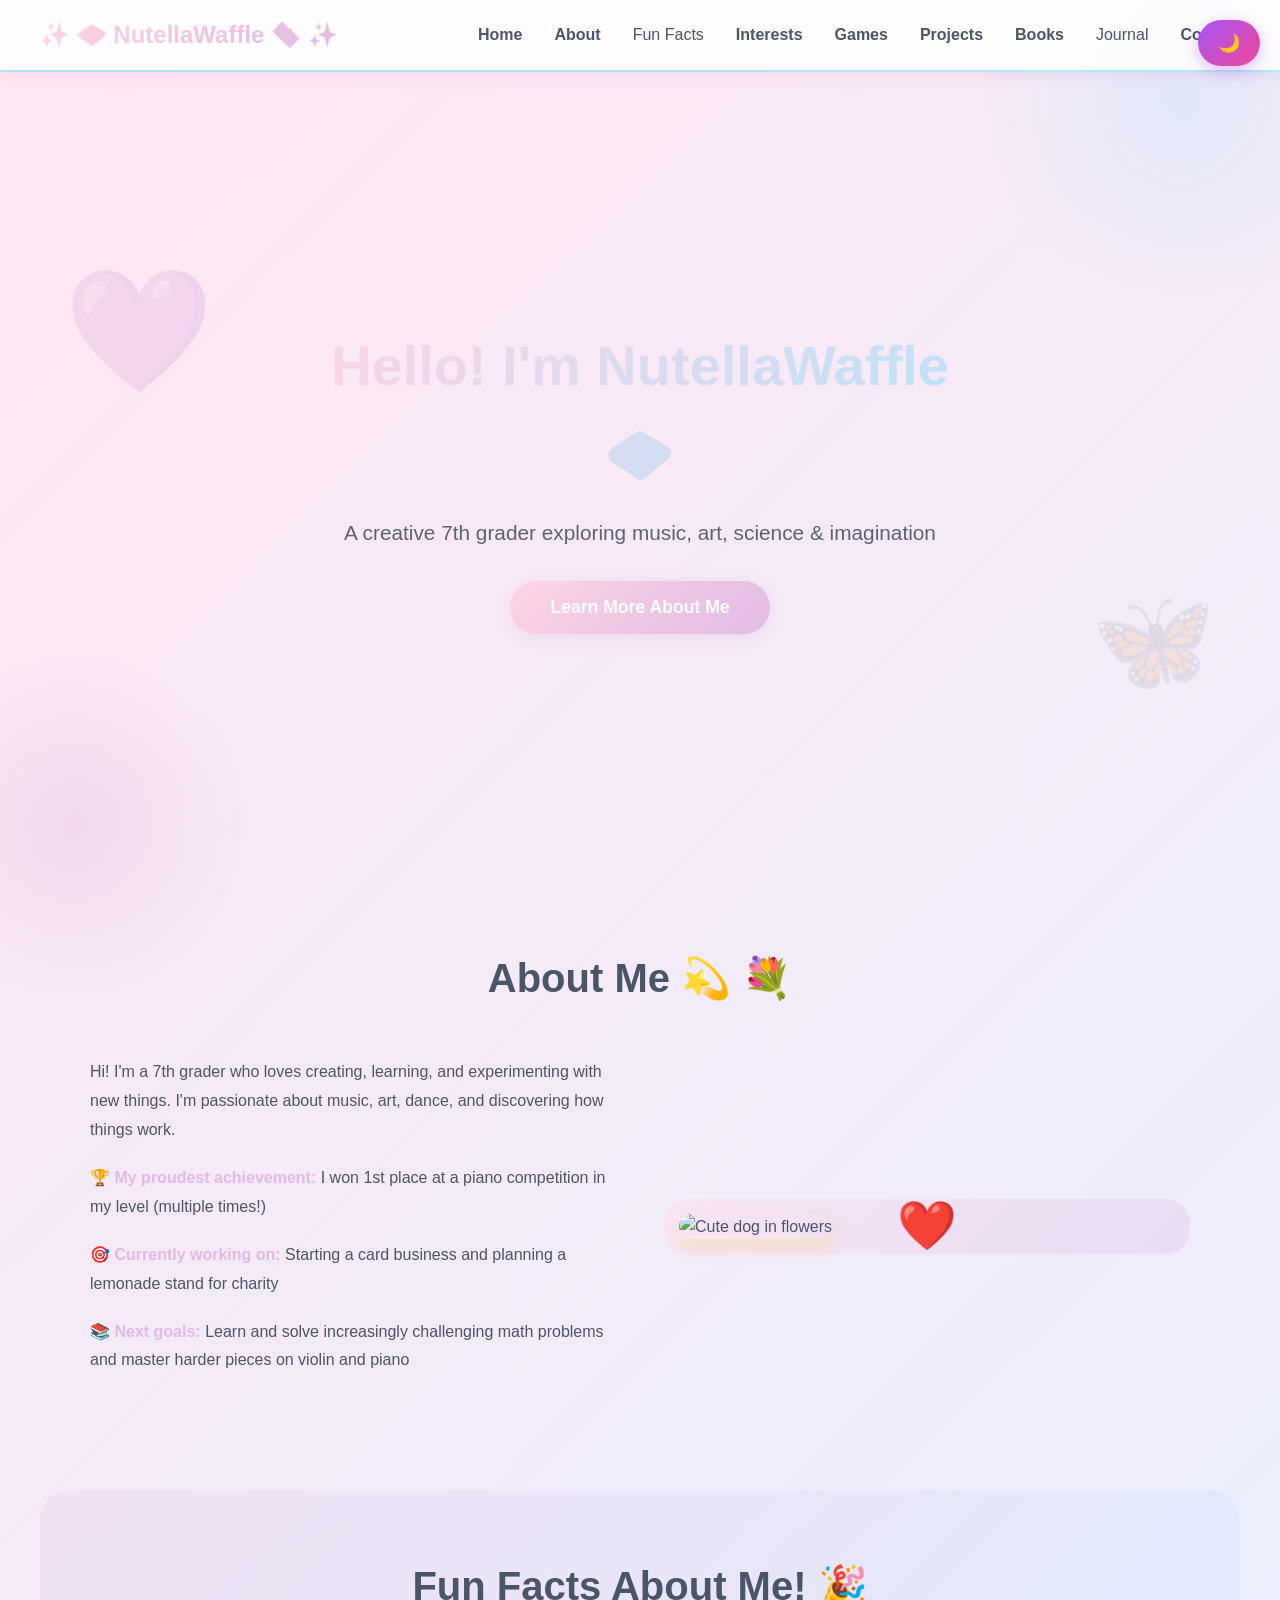
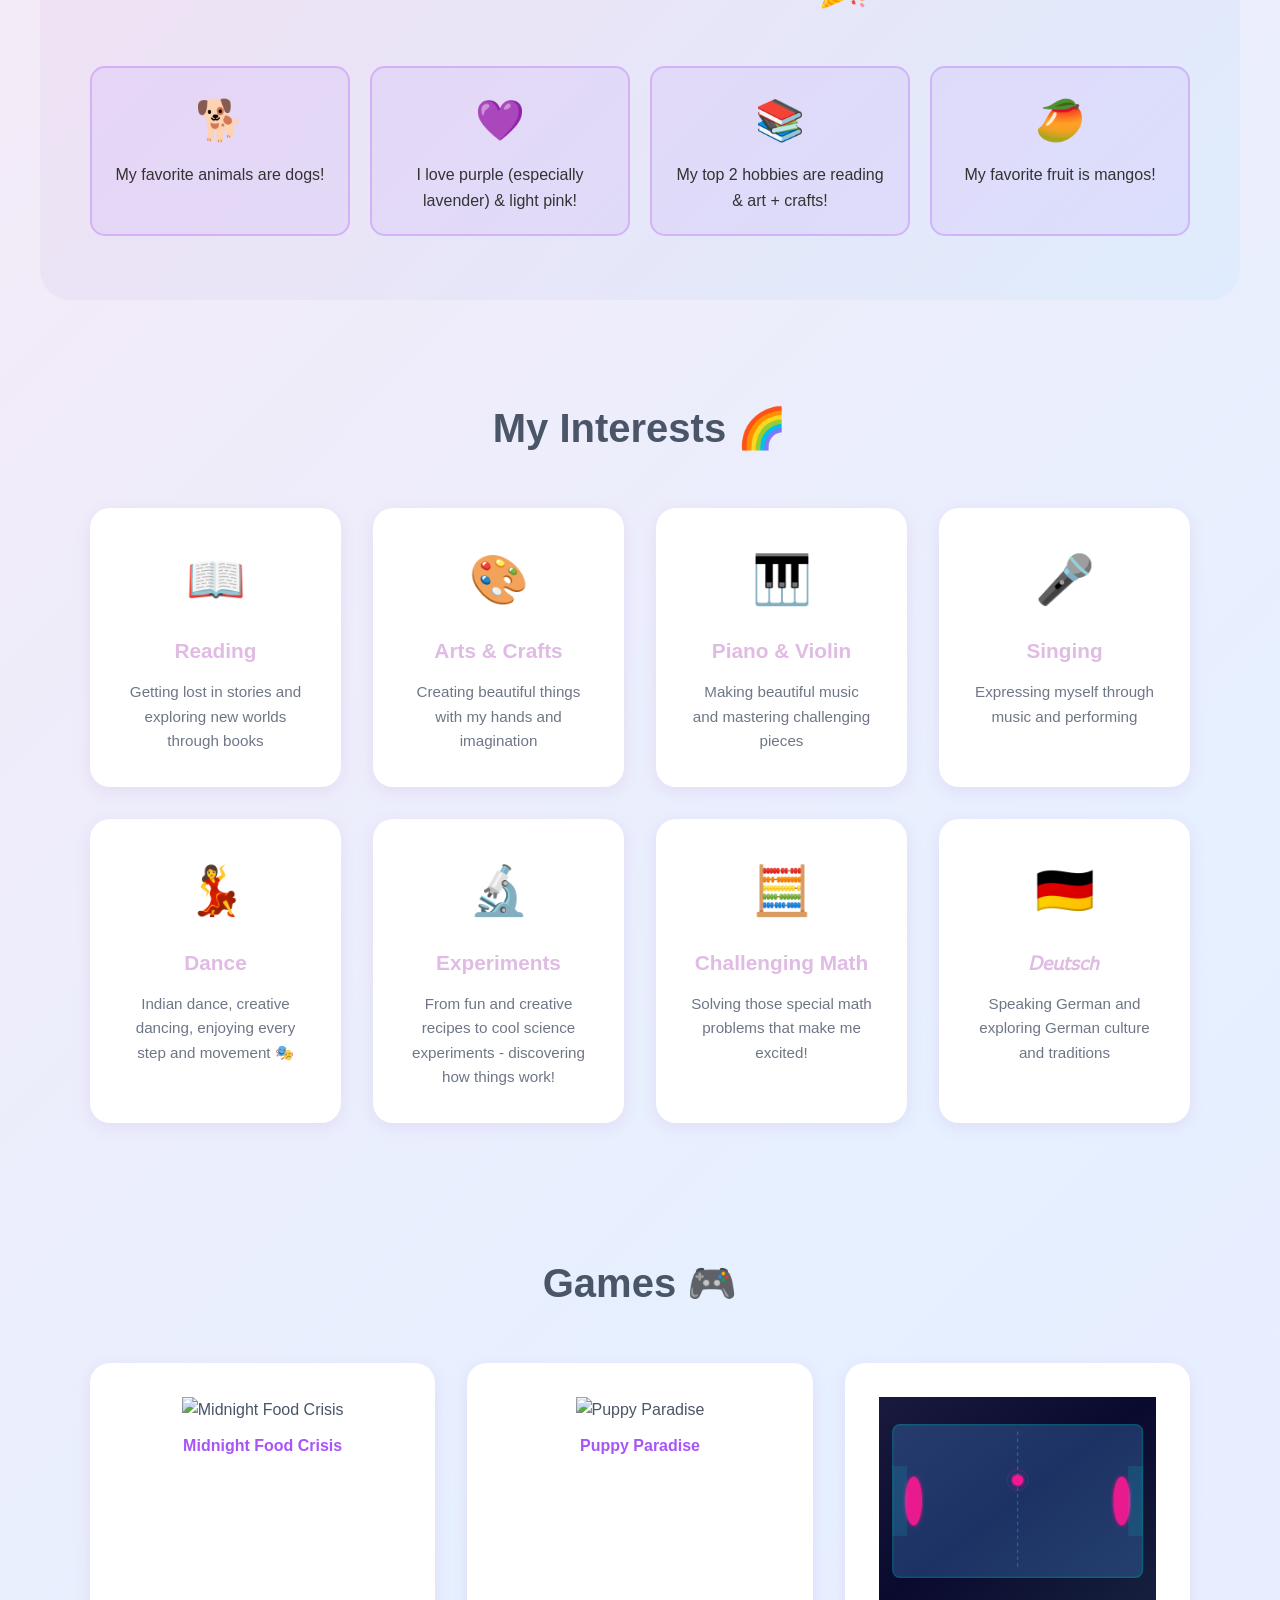
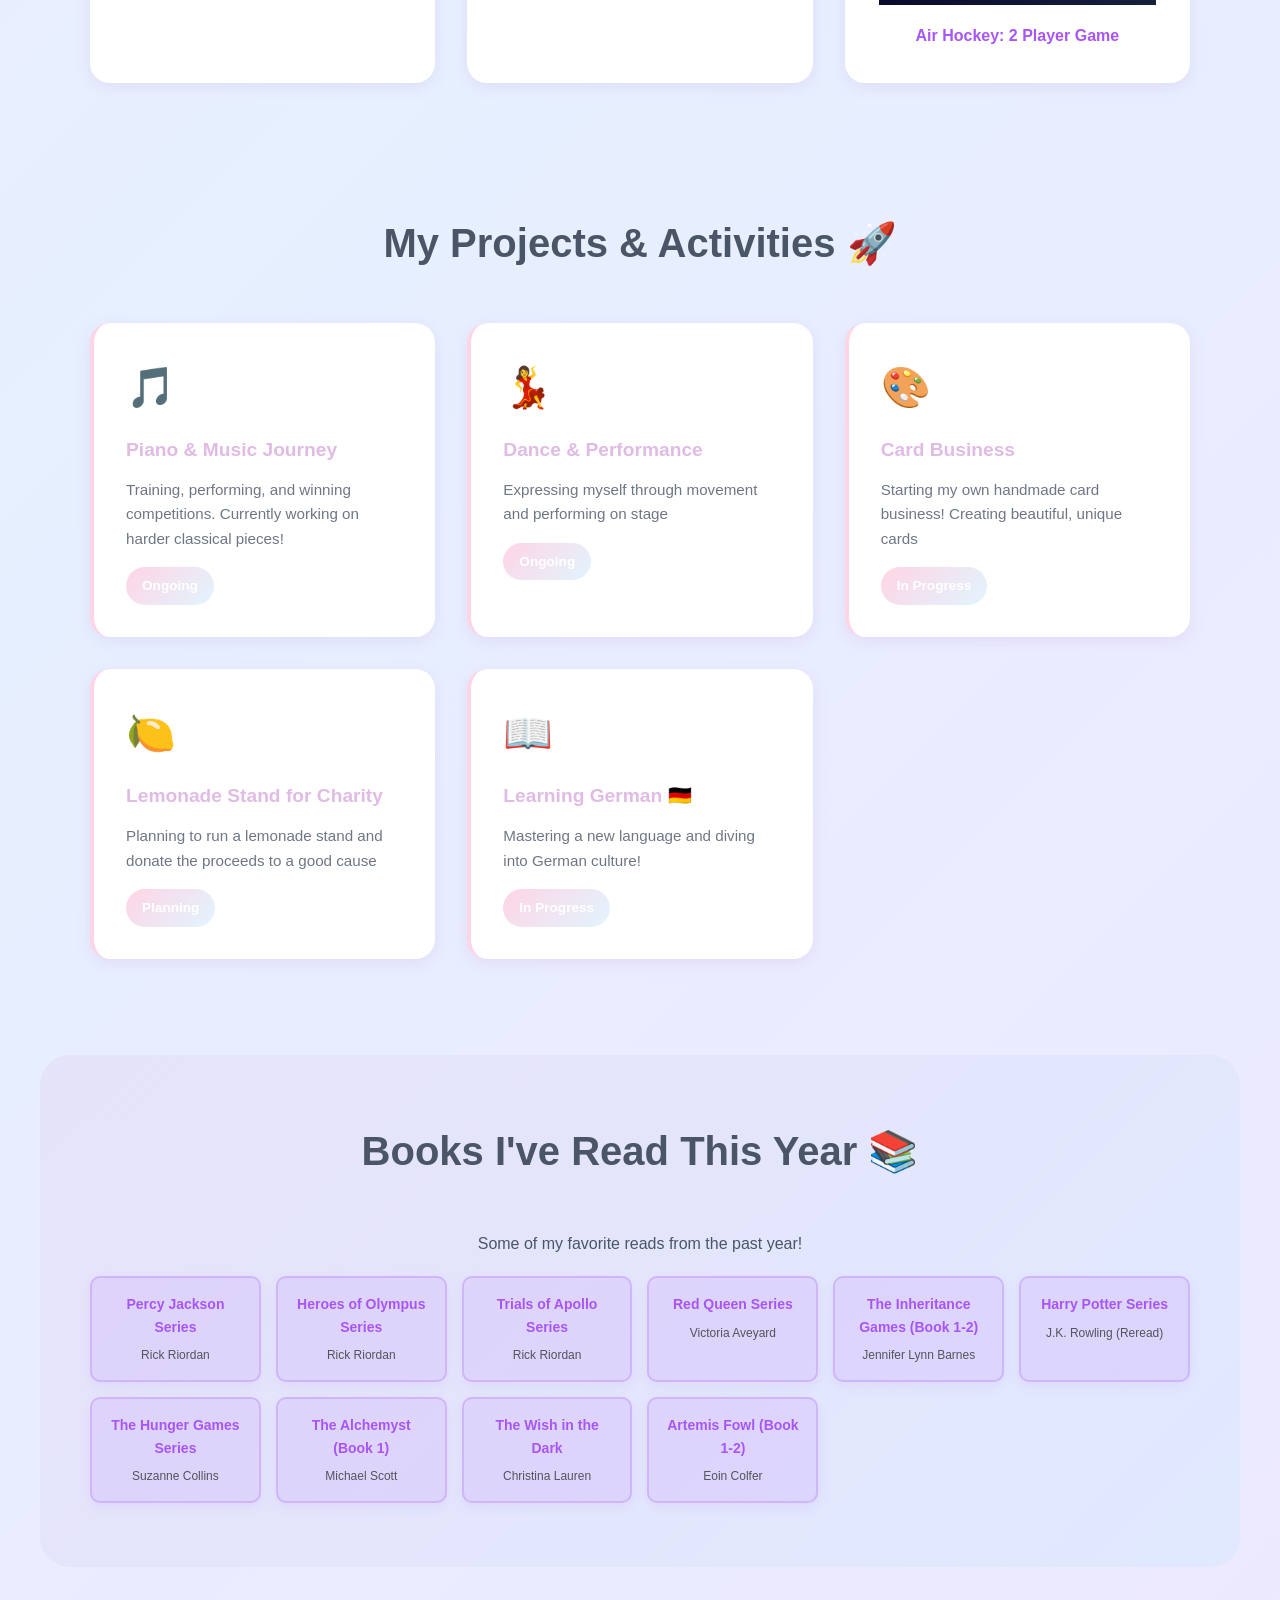
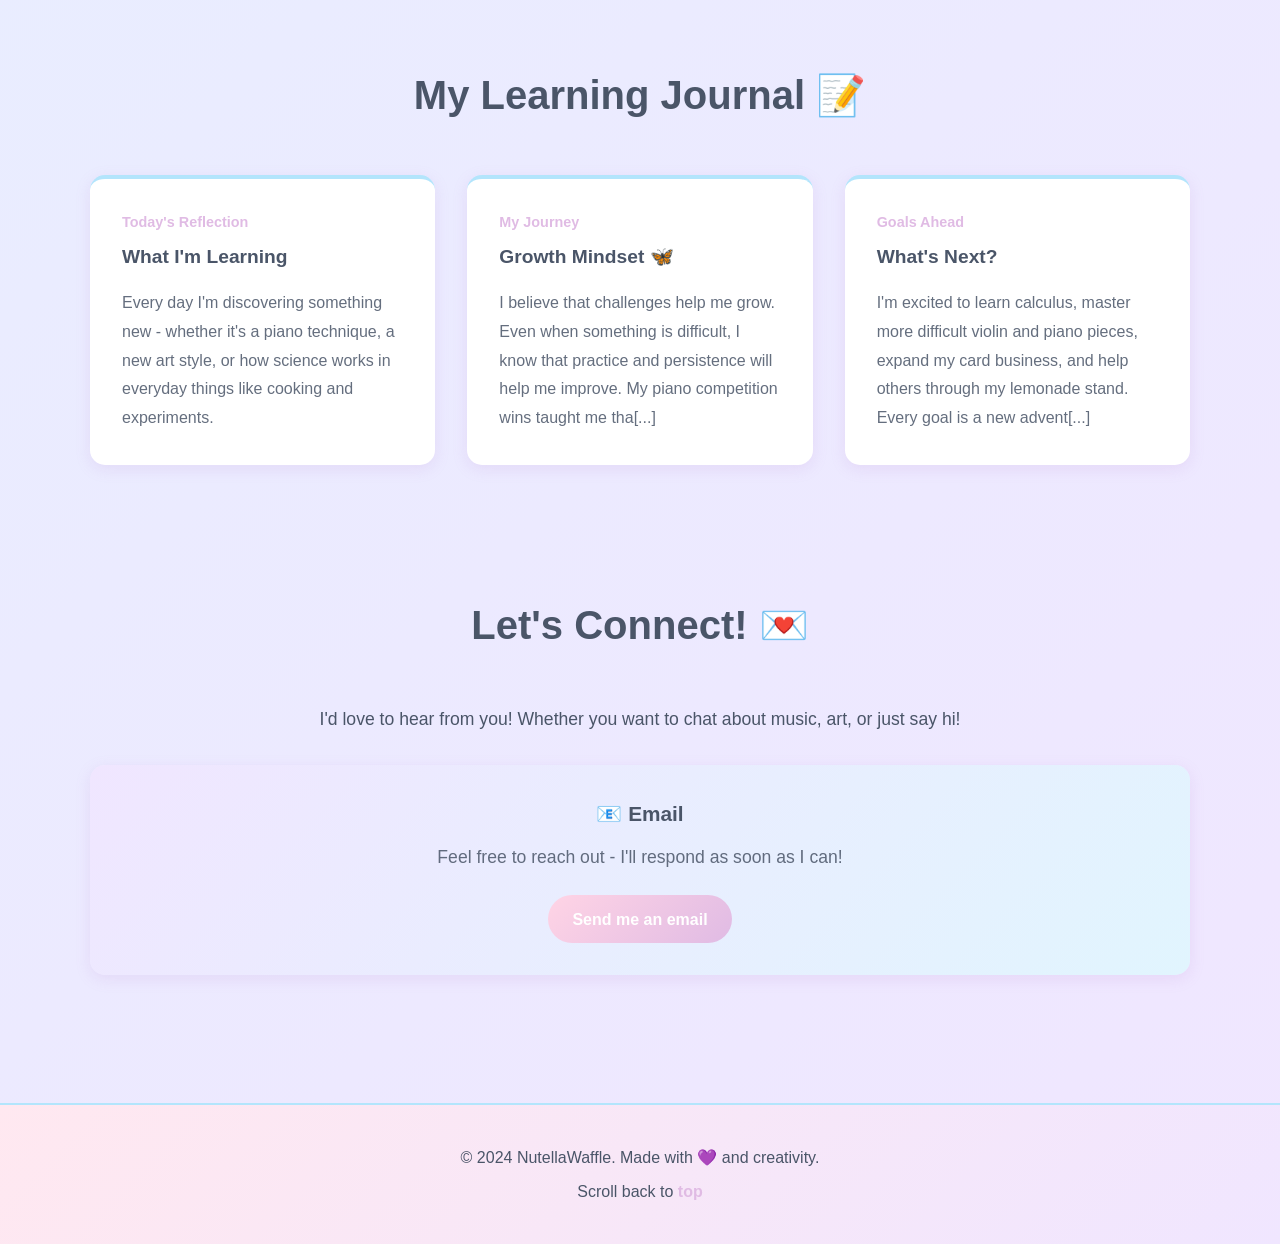
==== commit 55d86d18: "Add The Alchemyst, The Wish in the Dark, and Artemis Fowl books to reading list" ====
--- a/index.html
+++ b/index.html
@@ -445,6 +445,18 @@
                     <div class="book-title">The Hunger Games Series</div>
                     <div class="book-author">Suzanne Collins</div>
                 </div>
+                <div class="book-card">
+                    <div class="book-title">The Alchemyst (Book 1)</div>
+                    <div class="book-author">Michael Scott</div>
+                </div>
+                <div class="book-card">
+                    <div class="book-title">The Wish in the Dark</div>
+                    <div class="book-author">Christina Lauren</div>
+                </div>
+                <div class="book-card">
+                    <div class="book-title">Artemis Fowl (Book 1-2)</div>
+                    <div class="book-author">Eoin Colfer</div>
+                </div>
             </div>
         </div>
     </section>
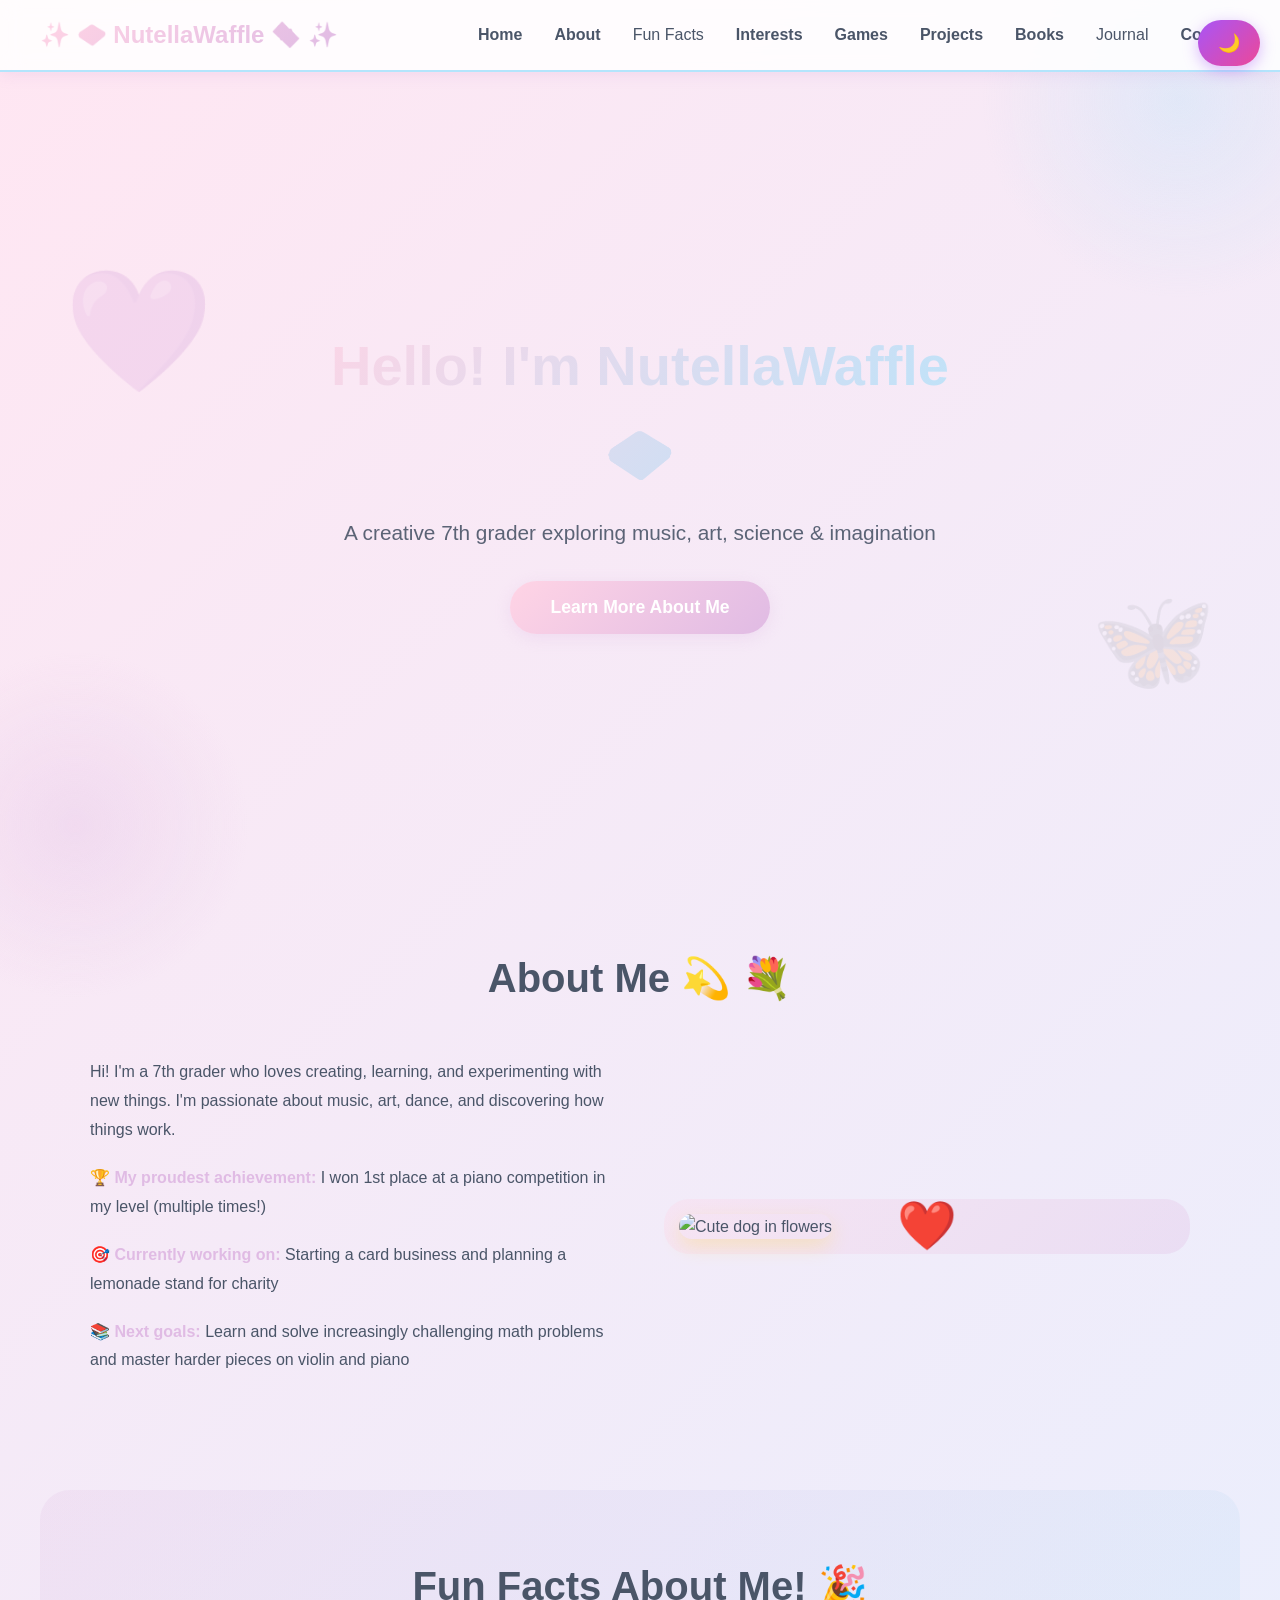
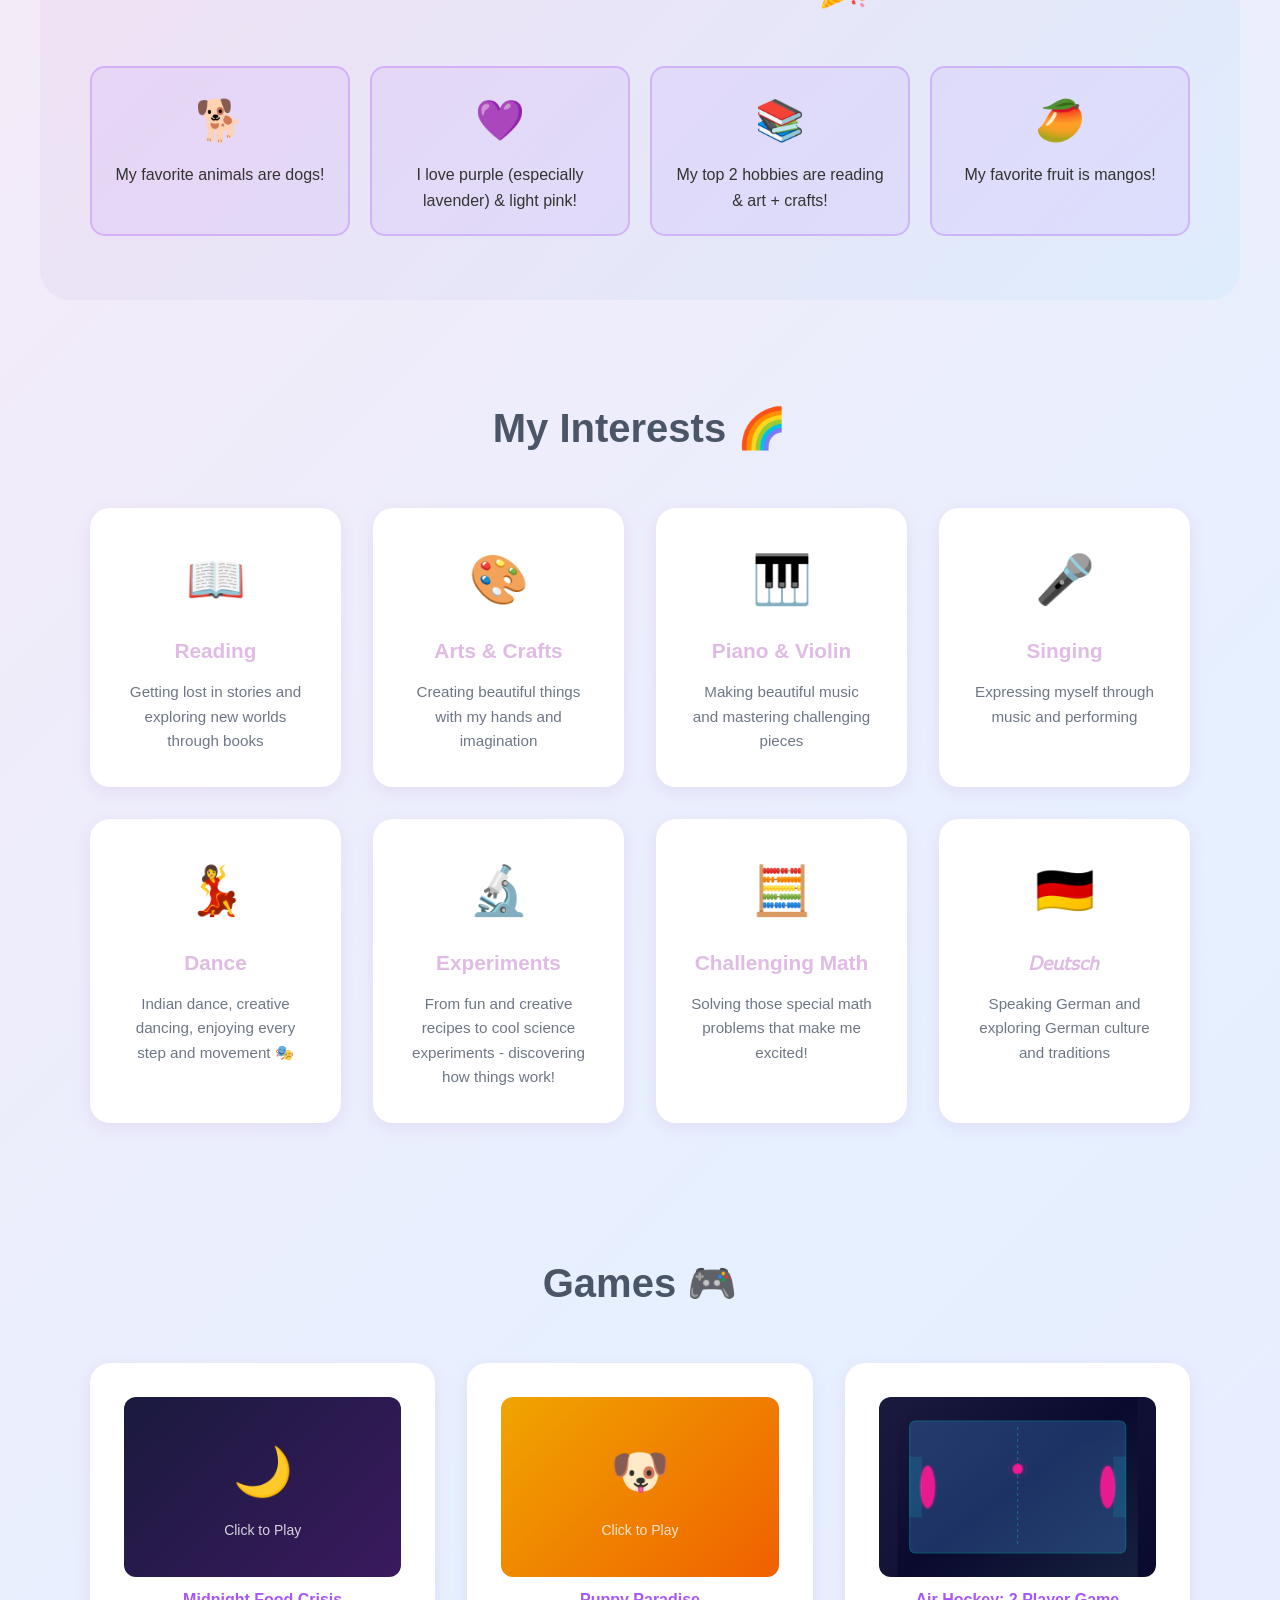
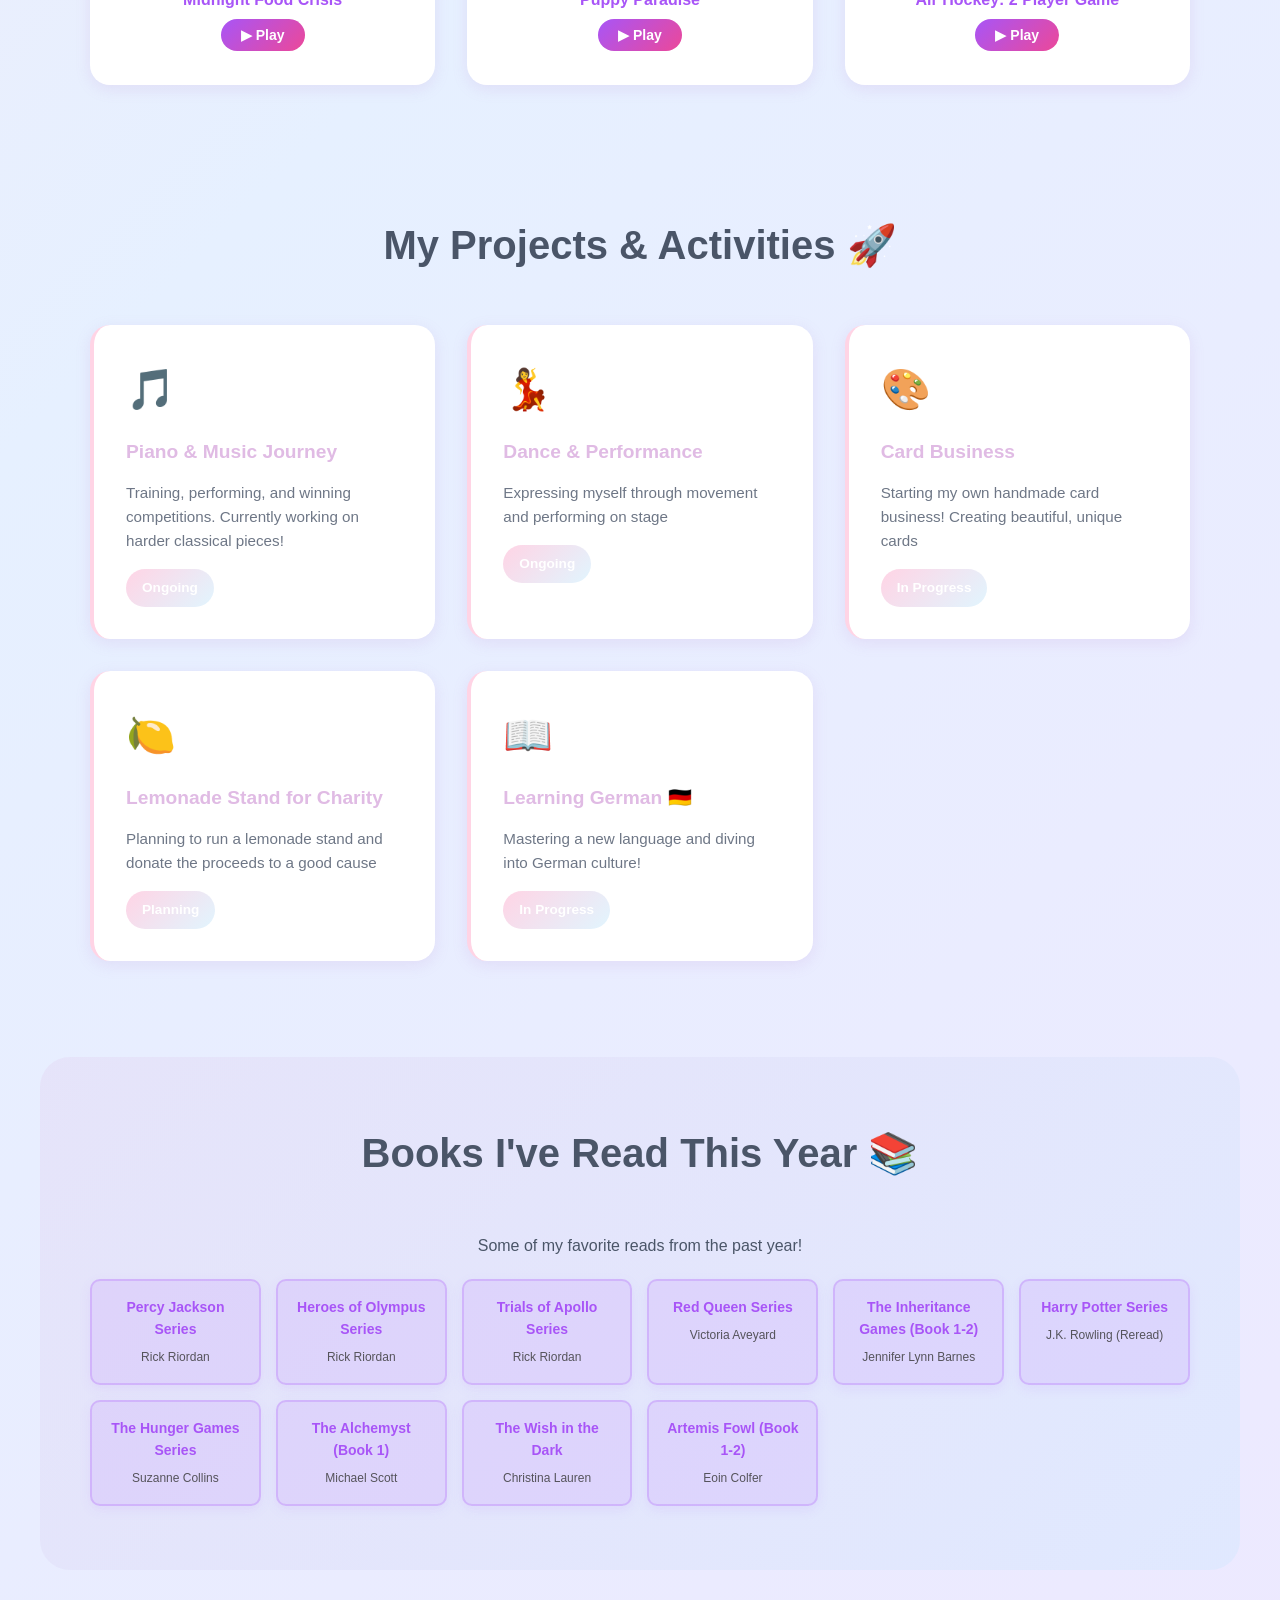
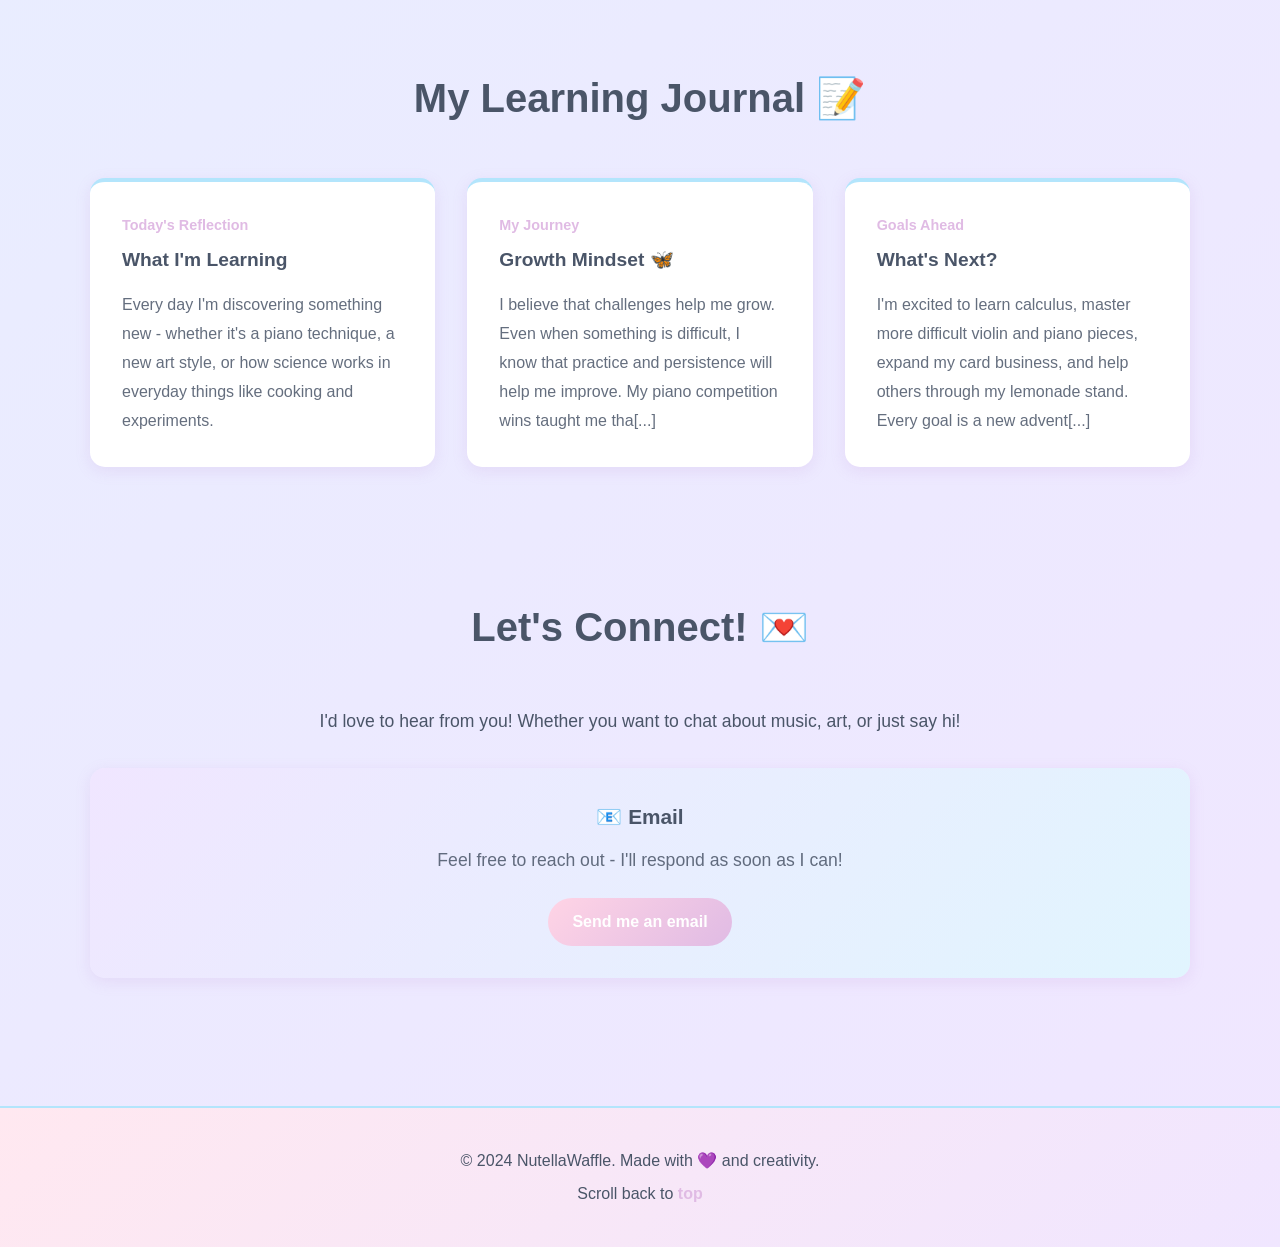
==== commit 6537cc9f: "Fix game clickability: add onclick directly, fix height, add Play buttons" ====
--- a/index.html
+++ b/index.html
@@ -313,23 +313,28 @@
         <div class="container">
             <h2 class="section-title">Games 🎮</h2>
             <div class="interests-grid">
-                <div class="interest-card clickable-card">
-                    <input type="file" id="gameFile1" accept=".html,.htm" style="display: none;" onchange="handleGameUpload(event, 'game1')">
-                    <div class="game-box" id="game1" style="cursor: pointer; position: relative; overflow: hidden;">
-                        <img id="game1Image" src="https://images.shutterstock.com/shutterstock/photos/2671821377/display_1500/stock-photo-air-hockey-game-table-with-red-pucks-and-paddles-in-neon-lighting-2671821377.jpg?w=400&h=300&fit=crop" alt="Midnight Food Crisis" style="width: 100%; height: 100%; object-fit: cover;">
+                <div class="interest-card clickable-card" onclick="playGameUrl('Fridge Phantoms.html')" style="cursor: pointer;">
+                    <div class="game-box" id="game1" style="cursor: pointer; position: relative; overflow: hidden; height: 180px; background: linear-gradient(135deg, #1a1a3e, #3a1a5e); display: flex; align-items: center; justify-content: center; border-radius: 12px;">
+                        <div style="text-align: center; color: white;">
+                            <div style="font-size: 48px;">🌙</div>
+                            <div style="font-size: 14px; margin-top: 8px; opacity: 0.8;">Click to Play</div>
+                        </div>
                     </div>
                     <div style="text-align: center; margin-top: 10px; font-weight: 600; color: #A855F7;">Midnight Food Crisis</div>
-                </div>
-                <div class="interest-card clickable-card">
-                    <input type="file" id="gameFile2" accept=".html,.htm" style="display: none;" onchange="handleGameUpload(event, 'game2')">
-                    <div class="game-box" id="game2" style="cursor: pointer; position: relative; overflow: hidden;">
-                        <img id="game2Image" src="https://images.shutterstock.com/shutterstock/photos/2660861031/display_1500/stock-photo-happy-golden-retriever-holding-large-bone-treat-2660861031.jpg?w=400&h=300&fit=crop" alt="Puppy Paradise" style="width: 100%; height: 100%; object-fit: cover;">
+                    <div style="text-align: center; margin-top: 6px;"><button onclick="event.stopPropagation(); playGameUrl('Fridge Phantoms.html')" style="background: linear-gradient(135deg, #A855F7 0%, #EC4899 100%); color: white; border: none; padding: 8px 20px; border-radius: 20px; cursor: pointer; font-size: 14px; font-weight: 600;">▶ Play</button></div>
+                </div>
+                <div class="interest-card clickable-card" onclick="playGameUrl('Puppy game.html')" style="cursor: pointer;">
+                    <div class="game-box" id="game2" style="cursor: pointer; position: relative; overflow: hidden; height: 180px; background: linear-gradient(135deg, #f0a500, #f06000); display: flex; align-items: center; justify-content: center; border-radius: 12px;">
+                        <div style="text-align: center; color: white;">
+                            <div style="font-size: 48px;">🐶</div>
+                            <div style="font-size: 14px; margin-top: 8px; opacity: 0.8;">Click to Play</div>
+                        </div>
                     </div>
                     <div style="text-align: center; margin-top: 10px; font-weight: 600; color: #A855F7;">Puppy Paradise</div>
-                </div>
-                <div class="interest-card clickable-card">
-                    <input type="file" id="gameFile3" accept=".html,.htm" style="display: none;" onchange="handleGameUpload(event, 'game3')">
-                    <div class="game-box" id="game3" style="cursor: pointer; position: relative; overflow: hidden;">
+                    <div style="text-align: center; margin-top: 6px;"><button onclick="event.stopPropagation(); playGameUrl('Puppy game.html')" style="background: linear-gradient(135deg, #A855F7 0%, #EC4899 100%); color: white; border: none; padding: 8px 20px; border-radius: 20px; cursor: pointer; font-size: 14px; font-weight: 600;">▶ Play</button></div>
+                </div>
+                <div class="interest-card clickable-card" onclick="playGameUrl('Air hockey.html')" style="cursor: pointer;">
+                    <div class="game-box" id="game3" style="cursor: pointer; position: relative; overflow: hidden; height: 180px; background: linear-gradient(135deg, #1a1a3e, #0a0a2e); display: flex; align-items: center; justify-content: center; border-radius: 12px;">
                         <svg viewBox="0 0 400 300" xmlns="http://www.w3.org/2000/svg" style="width: 100%; height: 100%;">
                             <defs>
                                 <linearGradient id="airHockeyGrad" x1="0%" y1="0%" x2="100%" y2="100%">
@@ -357,16 +362,7 @@
                         </svg>
                     </div>
                     <div style="text-align: center; margin-top: 10px; font-weight: 600; color: #A855F7;">Air Hockey: 2 Player Game</div>
-                    <div id="game3ShareContainer" style="text-align: center; margin-top: 8px; display: none;">
-                        <button onclick="toggleShareLink('game3')" style="background: linear-gradient(135deg, #A855F7 0%, #EC4899 100%); color: white; border: none; padding: 8px 16px; border-radius: 20px; cursor: pointer; font-size: 14px; font-weight: 600;">📋 Generate Share Link</button>
-                        <div id="game3LinkContainer" style="display: none; margin-top: 12px;">
-                            <p style="font-size: 12px; color: #666; margin-bottom: 8px;">Share this link with friends:</p>
-                            <div style="background: #f5f5f5; padding: 10px; border-radius: 10px; word-break: break-all; border: 2px solid #A855F7;">
-                                <span id="game3Link" style="color: #333; font-family: monospace; font-size: 14px; font-weight: bold;"></span>
-                            </div>
-                            <button onclick="copyToClipboard('game3Link')" style="margin-top: 8px; background: #A855F7; color: white; border: none; padding: 6px 12px; border-radius: 15px; cursor: pointer; font-size: 12px;">Copy Link</button>
-                        </div>
-                    </div>
+                    <div style="text-align: center; margin-top: 6px;"><button onclick="event.stopPropagation(); playGameUrl('Air hockey.html')" style="background: linear-gradient(135deg, #A855F7 0%, #EC4899 100%); color: white; border: none; padding: 8px 20px; border-radius: 20px; cursor: pointer; font-size: 14px; font-weight: 600;">▶ Play</button></div>
                 </div>
             </div>
         </div>
@@ -620,6 +616,22 @@
             } else {
                 alert('Please upload an HTML file (.html or .htm)');
             }
+        }
+
+        function playGameUrl(url) {
+            const gameModal = document.getElementById('gameModal');
+            const gameFrame = document.getElementById('gameFrame');
+            const spinner = gameModal.querySelector('.loading-spinner');
+
+            gameModal.style.display = 'flex';
+            spinner.style.display = 'block';
+            gameFrame.style.display = 'none';
+
+            gameFrame.onload = () => {
+                spinner.style.display = 'none';
+                gameFrame.style.display = 'block';
+            };
+            gameFrame.src = url;
         }
 
         function playGame(gameIdVar) {
@@ -701,31 +713,19 @@
             
             if (game1Box) {
                 game1Box.addEventListener('click', function(e) {
-                    if (games.game1) {
-                        playGame('game1');
-                    } else {
-                        document.getElementById('gameFile1').click();
-                    }
+                    playGameUrl('Fridge Phantoms.html');
                 });
             }
             
             if (game2Box) {
                 game2Box.addEventListener('click', function(e) {
-                    if (games.game2) {
-                        playGame('game2');
-                    } else {
-                        document.getElementById('gameFile2').click();
-                    }
+                    playGameUrl('Puppy game.html');
                 });
             }
             
             if (game3Box) {
                 game3Box.addEventListener('click', function(e) {
-                    if (games.game3) {
-                        playGame('game3');
-                    } else {
-                        document.getElementById('gameFile3').click();
-                    }
+                    playGameUrl('Air hockey.html');
                 });
             }
         });
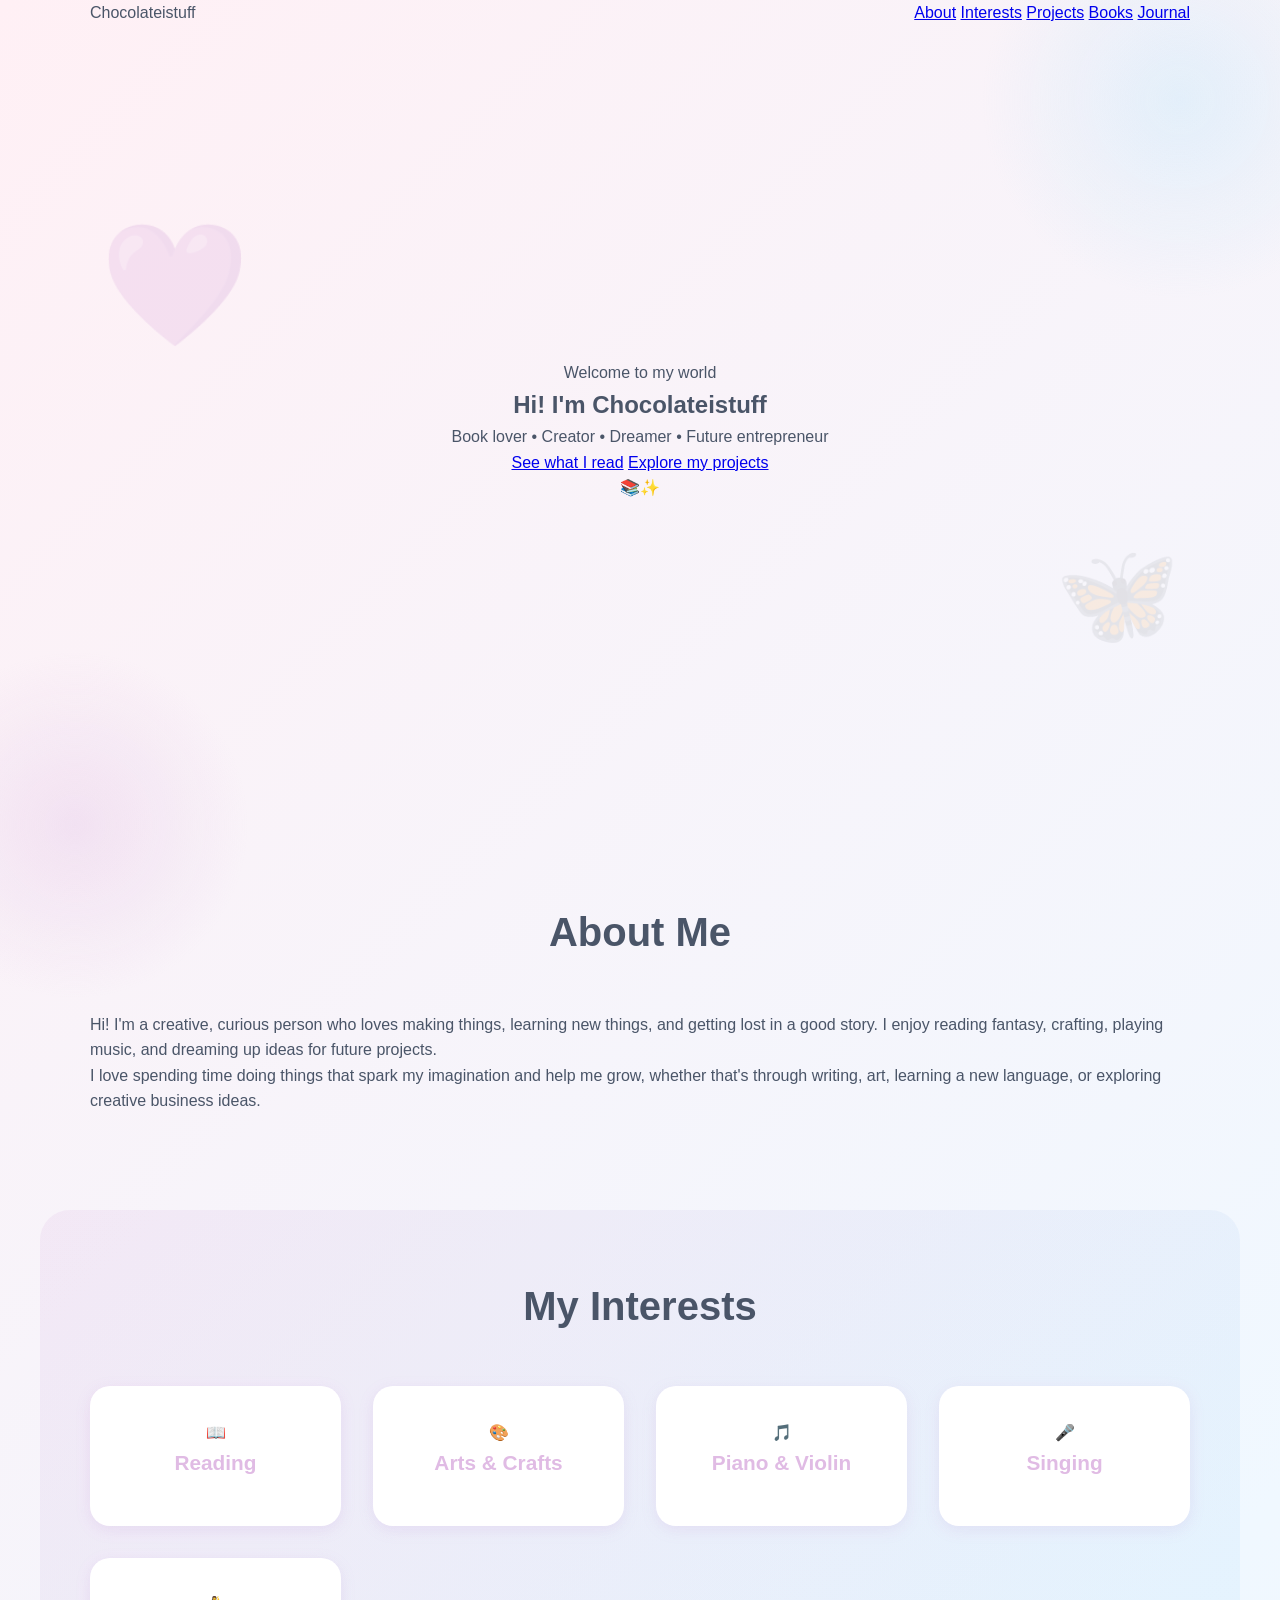
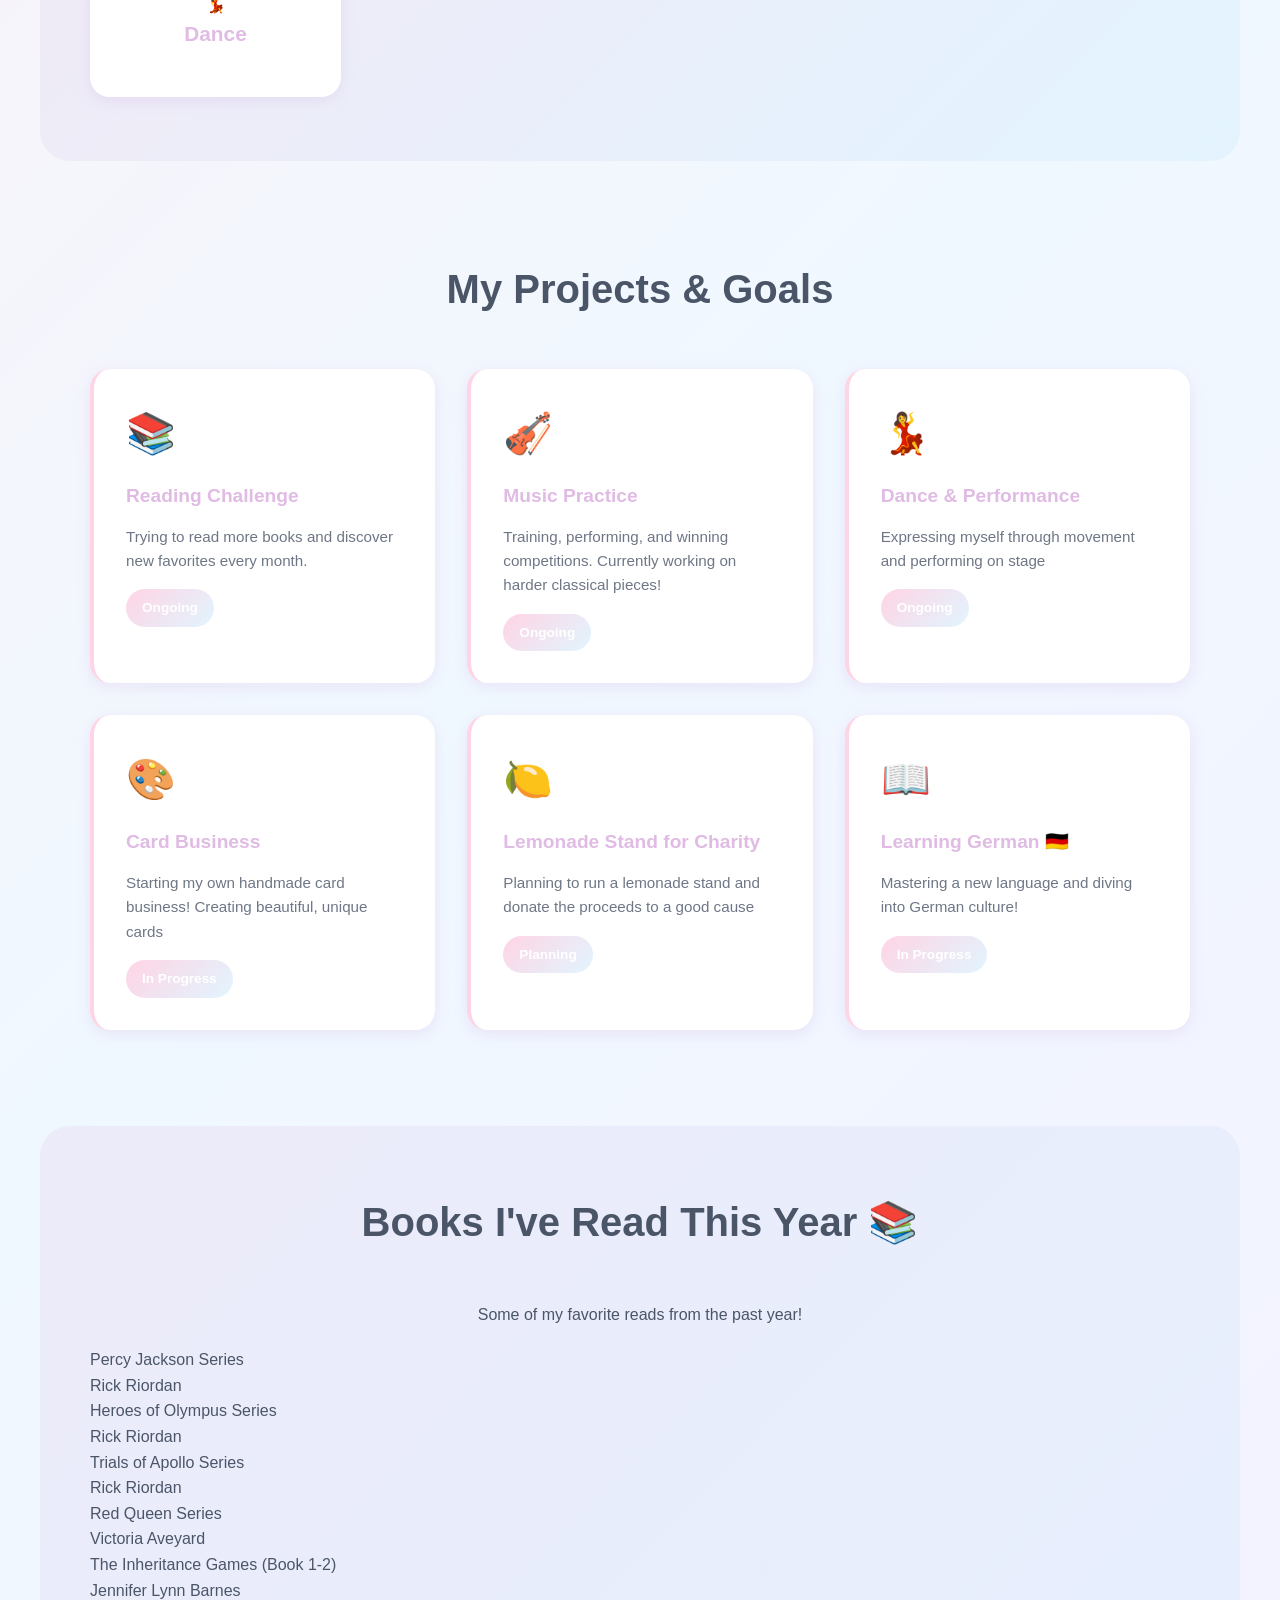
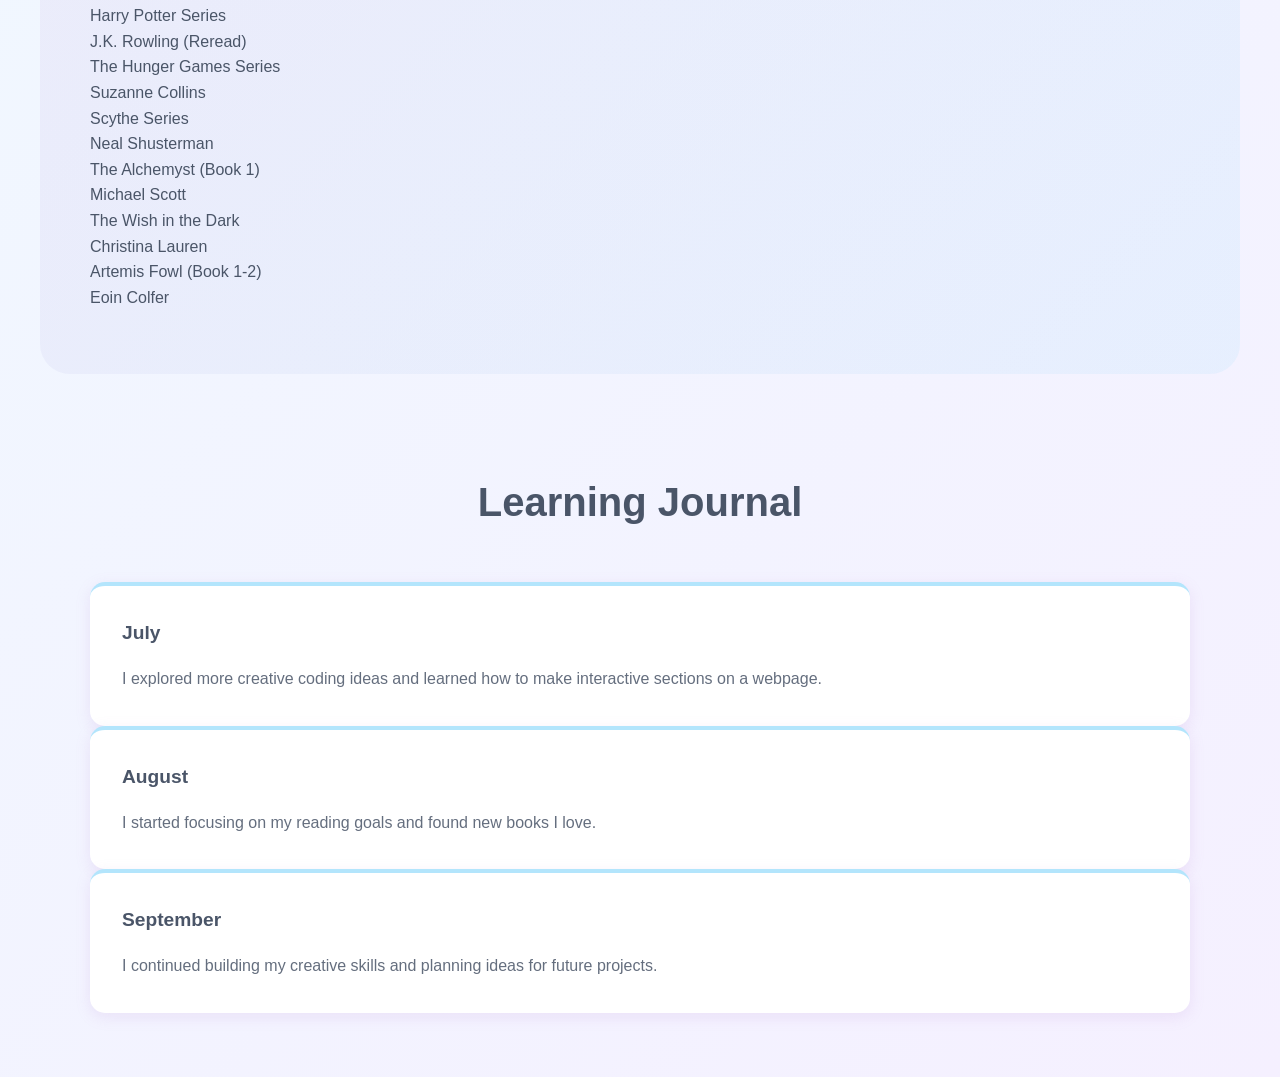
==== commit 71c1f2d8: "Add the Scythe series to the books list on the website" ====
--- a/index.html
+++ b/index.html
@@ -3,741 +3,211 @@
 <head>
     <meta charset="UTF-8">
     <meta name="viewport" content="width=device-width, initial-scale=1.0">
-    <title>NutellaWaffle - Creative & Curious</title>
+    <title>Chocolateistuff | My Website</title>
     <link rel="stylesheet" href="style.css">
-    <style>
-        body {
-            background: linear-gradient(135deg, #ffe6f2 0%, #e6f0ff 50%, #f0e6ff 100%);
-        }
-
-        body.dark-mode {
-            background: linear-gradient(135deg, #2d1b3d 0%, #1b2d3d 50%, #2d1b3d 100%);
-            color: #e0e0e0;
-        }
-
-        body.dark-mode .section {
-            background: rgba(20, 20, 35, 0.9);
-        }
-
-        body.dark-mode .section-title {
-            color: #e0e0e0;
-        }
-
-        body.dark-mode .navbar {
-            background: rgba(15, 15, 25, 0.95);
-        }
-
-        #theme-toggle {
-            position: fixed;
-            top: 20px;
-            right: 20px;
-            z-index: 1000;
-            background: linear-gradient(135deg, #A855F7 0%, #EC4899 100%);
-            color: white;
-            border: none;
-            padding: 12px 20px;
-            border-radius: 50px;
-            font-size: 18px;
-            box-shadow: 0 4px 15px rgba(168, 85, 247, 0.4);
-            transition: all 0.3s ease;
-        }
-
-        #theme-toggle:hover {
-            transform: scale(1.1);
-            box-shadow: 0 6px 20px rgba(168, 85, 247, 0.6);
-        }
-
-        .fade-in {
-            animation: fadeInUp 0.8s ease-out forwards;
-            opacity: 0;
-        }
-
-        @keyframes fadeInUp {
-            from {
-                opacity: 0;
-                transform: translateY(30px);
-            }
-            to {
-                opacity: 1;
-                transform: translateY(0);
-            }
-        }
-
-        .loading-spinner {
-            display: inline-block;
-            width: 20px;
-            height: 20px;
-            border: 3px solid rgba(168, 85, 247, 0.3);
-            border-radius: 50%;
-            border-top-color: #A855F7;
-            animation: spin 1s linear infinite;
-        }
-
-        @keyframes spin {
-            to { transform: rotate(360deg); }
-        }
-
-        .fun-facts-grid {
-            display: grid;
-            grid-template-columns: repeat(auto-fit, minmax(200px, 1fr));
-            gap: 20px;
-            margin-top: 20px;
-        }
-
-        .fun-fact-card {
-            background: rgba(168, 85, 247, 0.08);
-            border: 2px solid rgba(168, 85, 247, 0.3);
-            border-radius: 15px;
-            padding: 20px;
-            text-align: center;
-            transition: all 0.3s ease;
-        }
-
-        body.dark-mode .fun-fact-card {
-            background: rgba(168, 85, 247, 0.12);
-            border: 2px solid rgba(168, 85, 247, 0.25);
-        }
-
-        .fun-fact-card:hover {
-            transform: translateY(-5px);
-            box-shadow: 0 8px 20px rgba(168, 85, 247, 0.2);
-            border-color: rgba(168, 85, 247, 0.5);
-        }
-
-        .fun-fact-emoji {
-            font-size: 40px;
-            margin-bottom: 10px;
-        }
-
-        .fun-fact-text {
-            font-size: 16px;
-            color: #333;
-            font-weight: 500;
-        }
-
-        body.dark-mode .fun-fact-text {
-            color: #e0e0e0;
-        }
-
-        .books-grid {
-            display: grid;
-            grid-template-columns: repeat(auto-fill, minmax(160px, 1fr));
-            gap: 15px;
-            margin-top: 20px;
-        }
-
-        .book-card {
-            background: rgba(168, 85, 247, 0.12);
-            border: 2px solid rgba(168, 85, 247, 0.25);
-            border-radius: 10px;
-            padding: 15px;
-            text-align: center;
-            color: #333;
-            box-shadow: 0 4px 12px rgba(168, 85, 247, 0.1);
-            transition: all 0.3s ease;
-        }
-
-        body.dark-mode .book-card {
-            background: rgba(168, 85, 247, 0.15);
-            border: 2px solid rgba(168, 85, 247, 0.2);
-            color: #e0e0e0;
-        }
-
-        .book-card:hover {
-            transform: scale(1.05);
-            box-shadow: 0 8px 18px rgba(168, 85, 247, 0.2);
-            border-color: rgba(168, 85, 247, 0.4);
-        }
-
-        .book-title {
-            font-weight: 600;
-            font-size: 14px;
-            margin-bottom: 8px;
-            color: #A855F7;
-        }
-
-        body.dark-mode .book-title {
-            color: #d8b4ff;
-        }
-
-        .book-author {
-            font-size: 12px;
-            opacity: 0.8;
-        }
-
-        @media (max-width: 768px) {
-            #theme-toggle {
-                top: 10px;
-                right: 10px;
-                padding: 10px 15px;
-                font-size: 16px;
-            }
-
-            .fun-facts-grid {
-                grid-template-columns: repeat(auto-fit, minmax(150px, 1fr));
-            }
-
-            .books-grid {
-                grid-template-columns: repeat(auto-fill, minmax(130px, 1fr));
-            }
-        }
-    </style>
+    <link rel="preconnect" href="https://fonts.googleapis.com">
+    <link rel="preconnect" href="https://fonts.gstatic.com" crossorigin>
+    <link href="https://fonts.googleapis.com/css2?family=Fredoka:wght@300;400;500;600;700&family=Patrick+Hand&display=swap" rel="stylesheet">
 </head>
 <body>
-    <!-- Theme Toggle Button -->
-    <button id="theme-toggle" onclick="toggleTheme()">🌙</button>
-
-    <!-- Navigation Bar -->
-    <nav class="navbar">
-        <div class="nav-container">
-            <div class="logo">✨ 🧇 NutellaWaffle 🍫 ✨</div>
-            <ul class="nav-links">
-                <li><a href="#home">Home</a></li>
-                <li><a href="#about">About</a></li>
-                <li><a href="#fun-facts">Fun Facts</a></li>
-                <li><a href="#interests">Interests</a></li>
-                <li><a href="#games">Games</a></li>
-                <li><a href="#projects">Projects</a></li>
-                <li><a href="#books">Books</a></li>
-                <li><a href="#journal">Journal</a></li>
-                <li><a href="#contact">Contact</a></li>
-            </ul>
-        </div>
-    </nav>
-
-    <!-- HERO SECTION: Welcome & Intro -->
-    <section id="home" class="hero">
-        <div class="hero-content">
-            <h1 class="hero-title">Hello! I'm NutellaWaffle 🧇</h1>
-            <p class="hero-subtitle">A creative 7th grader exploring music, art, science & imagination</p>
-            <button class="cta-button" onclick="document.getElementById('about').scrollIntoView({behavior: 'smooth'})">Learn More About Me</button>
-        </div>
-        <div class="hero-decoration"></div>
-    </section>
-
-    <!-- ABOUT ME SECTION -->
-    <section id="about" class="section fade-in">
-        <div class="container">
-            <h2 class="section-title">About Me 💫 💐</h2>
-            <div class="about-content">
-                <div class="about-text">
-                    <p>Hi! I'm a 7th grader who loves creating, learning, and experimenting with new things. I'm passionate about music, art, dance, and discovering how things work.</p>
-                    <p><strong>🏆 My proudest achievement:</strong> I won 1st place at a piano competition in my level (multiple times!)</p>
-                    <p><strong>🎯 Currently working on:</strong> Starting a card business and planning a lemonade stand for charity</p>
-                    <p><strong>📚 Next goals:</strong> Learn and solve increasingly challenging math problems and master harder pieces on violin and piano</p>
-                </div>
-                <div class="about-image" style="background: linear-gradient(135deg, rgba(255, 212, 229, 0.3) 0%, rgba(224, 187, 228, 0.3) 100%); padding: 15px; border-radius: 25px; position: relative;">
-                    <img id="dogImage" src="https://images.unsplash.com/photo-1633722715463-d30628cad4ae?w=800&h=800&fit=crop&q=90" alt="Cute dog in flowers" style="width: 100%; height: auto; border-radius: 20px; box-shadow: 0 8px 20px rgba(255, 215, 0, 0.2);">
-                    <div style="position: absolute; top: 50%; left: 50%; transform: translate(-50%, -50%); font-size: 48px; pointer-events: none;">❤️</div>
-                </div>
+    <div class="page-shell">
+        <header class="topbar">
+            <div class="container nav-container">
+                <div class="brand">Chocolateistuff</div>
+                <nav class="main-nav">
+                    <a href="#about">About</a>
+                    <a href="#interests">Interests</a>
+                    <a href="#projects">Projects</a>
+                    <a href="#books">Books</a>
+                    <a href="#journal">Journal</a>
+                </nav>
+            </div>
+        </header>
+
+        <main>
+            <section id="hero" class="hero section">
+                <div class="container hero-content">
+                    <div class="hero-text">
+                        <p class="eyebrow">Welcome to my world</p>
+                        <h1>Hi! I'm <span>Chocolateistuff</span></h1>
+                        <p class="tagline">Book lover • Creator • Dreamer • Future entrepreneur</p>
+                        <div class="cta-row">
+                            <a href="#books" class="btn primary">See what I read</a>
+                            <a href="#projects" class="btn secondary">Explore my projects</a>
+                        </div>
+                    </div>
+                    <div class="hero-visual">
+                        <div class="emoji-orb">📚✨</div>
+                    </div>
+                </div>
+            </section>
+
+            <section id="about" class="section fade-in">
+                <div class="container">
+                    <h2 class="section-title">About Me</h2>
+                    <div class="about-box">
+                        <p>Hi! I'm a creative, curious person who loves making things, learning new things, and getting lost in a good story. I enjoy reading fantasy, crafting, playing music, and dreaming up ideas for future projects.</p>
+                        <p>I love spending time doing things that spark my imagination and help me grow, whether that's through writing, art, learning a new language, or exploring creative business ideas.</p>
+                    </div>
+                </div>
+            </section>
+
+            <section id="interests" class="section alternate fade-in">
+                <div class="container">
+                    <h2 class="section-title">My Interests</h2>
+                    <div class="interests-grid">
+                        <div class="interest-card" onclick="openModal('readingInterest')">
+                            <div class="interest-icon">📖</div>
+                            <h3>Reading</h3>
+                        </div>
+                        <div class="interest-card" onclick="openModal('artsInterest')">
+                            <div class="interest-icon">🎨</div>
+                            <h3>Arts & Crafts</h3>
+                        </div>
+                        <div class="interest-card" onclick="openModal('musicInterest')">
+                            <div class="interest-icon">🎵</div>
+                            <h3>Piano & Violin</h3>
+                        </div>
+                        <div class="interest-card" onclick="openModal('singingInterest')">
+                            <div class="interest-icon">🎤</div>
+                            <h3>Singing</h3>
+                        </div>
+                        <div class="interest-card" onclick="openModal('danceInterest')">
+                            <div class="interest-icon">💃</div>
+                            <h3>Dance</h3>
+                        </div>
+                    </div>
+                </div>
+            </section>
+
+            <section id="projects" class="section fade-in">
+                <div class="container">
+                    <h2 class="section-title">My Projects & Goals</h2>
+                    <div class="projects-grid">
+                        <div class="project-card">
+                            <div class="project-header">📚</div>
+                            <h3>Reading Challenge</h3>
+                            <p>Trying to read more books and discover new favorites every month.</p>
+                            <span class="project-status">Ongoing</span>
+                        </div>
+                        <div class="project-card">
+                            <div class="project-header">🎻</div>
+                            <h3>Music Practice</h3>
+                            <p>Training, performing, and winning competitions. Currently working on harder classical pieces!</p>
+                            <span class="project-status">Ongoing</span>
+                        </div>
+                        <div class="project-card">
+                            <div class="project-header">💃</div>
+                            <h3>Dance & Performance</h3>
+                            <p>Expressing myself through movement and performing on stage</p>
+                            <span class="project-status">Ongoing</span>
+                        </div>
+                        <div class="project-card">
+                            <div class="project-header">🎨</div>
+                            <h3>Card Business</h3>
+                            <p>Starting my own handmade card business! Creating beautiful, unique cards</p>
+                            <span class="project-status">In Progress</span>
+                        </div>
+                        <div class="project-card">
+                            <div class="project-header">🍋</div>
+                            <h3>Lemonade Stand for Charity</h3>
+                            <p>Planning to run a lemonade stand and donate the proceeds to a good cause</p>
+                            <span class="project-status">Planning</span>
+                        </div>
+                        <div class="project-card">
+                            <div class="project-header">📖</div>
+                            <h3>Learning German 🇩🇪</h3>
+                            <p>Mastering a new language and diving into German culture!</p>
+                            <span class="project-status">In Progress</span>
+                        </div>
+                    </div>
+                </div>
+            </section>
+
+            <!-- BOOKS SECTION -->
+            <section id="books" class="section alternate fade-in">
+                <div class="container">
+                    <h2 class="section-title">Books I've Read This Year 📚</h2>
+                    <p style="text-align: center; margin-bottom: 20px;">Some of my favorite reads from the past year!</p>
+                    <div class="books-grid">
+                        <div class="book-card">
+                            <div class="book-title">Percy Jackson Series</div>
+                            <div class="book-author">Rick Riordan</div>
+                        </div>
+                        <div class="book-card">
+                            <div class="book-title">Heroes of Olympus Series</div>
+                            <div class="book-author">Rick Riordan</div>
+                        </div>
+                        <div class="book-card">
+                            <div class="book-title">Trials of Apollo Series</div>
+                            <div class="book-author">Rick Riordan</div>
+                        </div>
+                        <div class="book-card">
+                            <div class="book-title">Red Queen Series</div>
+                            <div class="book-author">Victoria Aveyard</div>
+                        </div>
+                        <div class="book-card">
+                            <div class="book-title">The Inheritance Games (Book 1-2)</div>
+                            <div class="book-author">Jennifer Lynn Barnes</div>
+                        </div>
+                        <div class="book-card">
+                            <div class="book-title">Harry Potter Series</div>
+                            <div class="book-author">J.K. Rowling (Reread)</div>
+                        </div>
+                        <div class="book-card">
+                            <div class="book-title">The Hunger Games Series</div>
+                            <div class="book-author">Suzanne Collins</div>
+                        </div>
+                        <div class="book-card">
+                            <div class="book-title">Scythe Series</div>
+                            <div class="book-author">Neal Shusterman</div>
+                        </div>
+                        <div class="book-card">
+                            <div class="book-title">The Alchemyst (Book 1)</div>
+                            <div class="book-author">Michael Scott</div>
+                        </div>
+                        <div class="book-card">
+                            <div class="book-title">The Wish in the Dark</div>
+                            <div class="book-author">Christina Lauren</div>
+                        </div>
+                        <div class="book-card">
+                            <div class="book-title">Artemis Fowl (Book 1-2)</div>
+                            <div class="book-author">Eoin Colfer</div>
+                        </div>
+                    </div>
+                </div>
+            </section>
+
+            <!-- LEARNING JOURNAL SECTION -->
+            <section id="journal" class="section fade-in">
+                <div class="container">
+                    <h2 class="section-title">Learning Journal</h2>
+                    <div class="journal-box">
+                        <div class="journal-entry">
+                            <h3>July</h3>
+                            <p>I explored more creative coding ideas and learned how to make interactive sections on a webpage.</p>
+                        </div>
+                        <div class="journal-entry">
+                            <h3>August</h3>
+                            <p>I started focusing on my reading goals and found new books I love.</p>
+                        </div>
+                        <div class="journal-entry">
+                            <h3>September</h3>
+                            <p>I continued building my creative skills and planning ideas for future projects.</p>
+                        </div>
+                    </div>
+                </div>
+            </section>
+        </main>
+
+        <div id="modal" class="modal hidden">
+            <div class="modal-content">
+                <button class="close-btn" onclick="closeModal()">×</button>
+                <div id="modal-body"></div>
             </div>
         </div>
-    </section>
-
-    <!-- FUN FACTS SECTION -->
-    <section id="fun-facts" class="section alternate fade-in">
-        <div class="container">
-            <h2 class="section-title">Fun Facts About Me! 🎉</h2>
-            <div class="fun-facts-grid">
-                <div class="fun-fact-card">
-                    <div class="fun-fact-emoji">🐕</div>
-                    <div class="fun-fact-text">My favorite animals are dogs!</div>
-                </div>
-                <div class="fun-fact-card">
-                    <div class="fun-fact-emoji">💜</div>
-                    <div class="fun-fact-text">I love purple (especially lavender) & light pink!</div>
-                </div>
-                <div class="fun-fact-card">
-                    <div class="fun-fact-emoji">📚</div>
-                    <div class="fun-fact-text">My top 2 hobbies are reading & art + crafts!</div>
-                </div>
-                <div class="fun-fact-card">
-                    <div class="fun-fact-emoji">🥭</div>
-                    <div class="fun-fact-text">My favorite fruit is mangos!</div>
-                </div>
-            </div>
-        </div>
-    </section>
-
-    <!-- INTERESTS SECTION -->
-    <section id="interests" class="section fade-in">
-        <div class="container">
-            <h2 class="section-title">My Interests 🌈</h2>
-            <div class="interests-grid">
-                <div class="interest-card">
-                    <div class="interest-emoji">📖</div>
-                    <h3>Reading</h3>
-                    <p>Getting lost in stories and exploring new worlds through books</p>
-                </div>
-                <div class="interest-card">
-                    <div class="interest-emoji">🎨</div>
-                    <h3>Arts & Crafts</h3>
-                    <p>Creating beautiful things with my hands and imagination</p>
-                </div>
-                <div class="interest-card">
-                    <div class="interest-emoji">🎹</div>
-                    <h3>Piano & Violin</h3>
-                    <p>Making beautiful music and mastering challenging pieces</p>
-                </div>
-                <div class="interest-card">
-                    <div class="interest-emoji">🎤</div>
-                    <h3>Singing</h3>
-                    <p>Expressing myself through music and performing</p>
-                </div>
-                <div class="interest-card">
-                    <div class="interest-emoji">💃</div>
-                    <h3>Dance</h3>
-                    <p>Indian dance, creative dancing, enjoying every step and movement 🎭</p>
-                </div>
-                <div class="interest-card">
-                    <div class="interest-emoji">🔬</div>
-                    <h3>Experiments</h3>
-                    <p>From fun and creative recipes to cool science experiments - discovering how things work!</p>
-                </div>
-                <div class="interest-card">
-                    <div class="interest-emoji">🧮</div>
-                    <h3>Challenging Math</h3>
-                    <p>Solving those special math problems that make me excited!</p>
-                </div>
-                <div class="interest-card">
-                    <div class="interest-emoji">🇩🇪</div>
-                    <h3>𝘋𝘦𝘶𝘵𝘴𝘤𝘩</h3>
-                    <p>Speaking German and exploring German culture and traditions</p>
-                </div>
-            </div>
-        </div>
-    </section>
-
-    <!-- GAMES SECTION -->
-    <section id="games" class="section fade-in">
-        <div class="container">
-            <h2 class="section-title">Games 🎮</h2>
-            <div class="interests-grid">
-                <div class="interest-card clickable-card" onclick="playGameUrl('Fridge Phantoms.html')" style="cursor: pointer;">
-                    <div class="game-box" id="game1" style="cursor: pointer; position: relative; overflow: hidden; height: 180px; background: linear-gradient(135deg, #1a1a3e, #3a1a5e); display: flex; align-items: center; justify-content: center; border-radius: 12px;">
-                        <div style="text-align: center; color: white;">
-                            <div style="font-size: 48px;">🌙</div>
-                            <div style="font-size: 14px; margin-top: 8px; opacity: 0.8;">Click to Play</div>
-                        </div>
-                    </div>
-                    <div style="text-align: center; margin-top: 10px; font-weight: 600; color: #A855F7;">Midnight Food Crisis</div>
-                    <div style="text-align: center; margin-top: 6px;"><button onclick="event.stopPropagation(); playGameUrl('Fridge Phantoms.html')" style="background: linear-gradient(135deg, #A855F7 0%, #EC4899 100%); color: white; border: none; padding: 8px 20px; border-radius: 20px; cursor: pointer; font-size: 14px; font-weight: 600;">▶ Play</button></div>
-                </div>
-                <div class="interest-card clickable-card" onclick="playGameUrl('Puppy game.html')" style="cursor: pointer;">
-                    <div class="game-box" id="game2" style="cursor: pointer; position: relative; overflow: hidden; height: 180px; background: linear-gradient(135deg, #f0a500, #f06000); display: flex; align-items: center; justify-content: center; border-radius: 12px;">
-                        <div style="text-align: center; color: white;">
-                            <div style="font-size: 48px;">🐶</div>
-                            <div style="font-size: 14px; margin-top: 8px; opacity: 0.8;">Click to Play</div>
-                        </div>
-                    </div>
-                    <div style="text-align: center; margin-top: 10px; font-weight: 600; color: #A855F7;">Puppy Paradise</div>
-                    <div style="text-align: center; margin-top: 6px;"><button onclick="event.stopPropagation(); playGameUrl('Puppy game.html')" style="background: linear-gradient(135deg, #A855F7 0%, #EC4899 100%); color: white; border: none; padding: 8px 20px; border-radius: 20px; cursor: pointer; font-size: 14px; font-weight: 600;">▶ Play</button></div>
-                </div>
-                <div class="interest-card clickable-card" onclick="playGameUrl('Air hockey.html')" style="cursor: pointer;">
-                    <div class="game-box" id="game3" style="cursor: pointer; position: relative; overflow: hidden; height: 180px; background: linear-gradient(135deg, #1a1a3e, #0a0a2e); display: flex; align-items: center; justify-content: center; border-radius: 12px;">
-                        <svg viewBox="0 0 400 300" xmlns="http://www.w3.org/2000/svg" style="width: 100%; height: 100%;">
-                            <defs>
-                                <linearGradient id="airHockeyGrad" x1="0%" y1="0%" x2="100%" y2="100%">
-                                    <stop offset="0%" style="stop-color:#1a1a3e;stop-opacity:1" />
-                                    <stop offset="50%" style="stop-color:#0a0a2e;stop-opacity:1" />
-                                    <stop offset="100%" style="stop-color:#16213e;stop-opacity:1" />
-                                </linearGradient>
-                                <filter id="glow">
-                                    <feGaussianBlur stdDeviation="3" result="coloredBlur"/>
-                                    <feMerge>
-                                        <feMergeNode in="coloredBlur"/>
-                                        <feMergeNode in="SourceGraphic"/>
-                                    </feMerge>
-                                </filter>
-                            </defs>
-                            <rect width="400" height="300" fill="url(#airHockeyGrad)"/>
-                            <rect x="20" y="40" width="360" height="220" rx="10" fill="#4a90e2" opacity="0.3" stroke="#00ffff" stroke-width="2"/>
-                            <line x1="200" y1="50" x2="200" y2="250" stroke="#00ffff" stroke-width="1" stroke-dasharray="5,5" opacity="0.5"/>
-                            <ellipse cx="50" cy="150" rx="12" ry="35" fill="#ff1493" filter="url(#glow)" opacity="0.9"/>
-                            <ellipse cx="350" cy="150" rx="12" ry="35" fill="#ff1493" filter="url(#glow)" opacity="0.9"/>
-                            <circle cx="200" cy="120" r="8" fill="#ff1493" filter="url(#glow)" opacity="0.95"/>
-                            <circle cx="200" cy="120" r="15" fill="none" stroke="#ff1493" stroke-width="1" opacity="0.3"/>
-                            <rect x="20" y="100" width="20" height="100" fill="#00ffff" opacity="0.1" stroke="#00ffff" stroke-width="1"/>
-                            <rect x="360" y="100" width="20" height="100" fill="#00ffff" opacity="0.1" stroke="#00ffff" stroke-width="1"/>
-                        </svg>
-                    </div>
-                    <div style="text-align: center; margin-top: 10px; font-weight: 600; color: #A855F7;">Air Hockey: 2 Player Game</div>
-                    <div style="text-align: center; margin-top: 6px;"><button onclick="event.stopPropagation(); playGameUrl('Air hockey.html')" style="background: linear-gradient(135deg, #A855F7 0%, #EC4899 100%); color: white; border: none; padding: 8px 20px; border-radius: 20px; cursor: pointer; font-size: 14px; font-weight: 600;">▶ Play</button></div>
-                </div>
-            </div>
-        </div>
-    </section>
-
-    <!-- PROJECTS SECTION -->
-    <section id="projects" class="section fade-in">
-        <div class="container">
-            <h2 class="section-title">My Projects & Activities 🚀</h2>
-            <div class="projects-grid">
-                <div class="project-card">
-                    <div class="project-header">🎵</div>
-                    <h3>Piano & Music Journey</h3>
-                    <p>Training, performing, and winning competitions. Currently working on harder classical pieces!</p>
-                    <span class="project-status">Ongoing</span>
-                </div>
-                <div class="project-card">
-                    <div class="project-header">💃</div>
-                    <h3>Dance & Performance</h3>
-                    <p>Expressing myself through movement and performing on stage</p>
-                    <span class="project-status">Ongoing</span>
-                </div>
-                <div class="project-card">
-                    <div class="project-header">🎨</div>
-                    <h3>Card Business</h3>
-                    <p>Starting my own handmade card business! Creating beautiful, unique cards</p>
-                    <span class="project-status">In Progress</span>
-                </div>
-                <div class="project-card">
-                    <div class="project-header">🍋</div>
-                    <h3>Lemonade Stand for Charity</h3>
-                    <p>Planning to run a lemonade stand and donate the proceeds to a good cause</p>
-                    <span class="project-status">Planning</span>
-                </div>
-                <div class="project-card">
-                    <div class="project-header">📖</div>
-                    <h3>Learning German 🇩🇪</h3>
-                    <p>Mastering a new language and diving into German culture!</p>
-                    <span class="project-status">In Progress</span>
-                </div>
-            </div>
-        </div>
-    </section>
-
-    <!-- BOOKS SECTION -->
-    <section id="books" class="section alternate fade-in">
-        <div class="container">
-            <h2 class="section-title">Books I've Read This Year 📚</h2>
-            <p style="text-align: center; margin-bottom: 20px;">Some of my favorite reads from the past year!</p>
-            <div class="books-grid">
-                <div class="book-card">
-                    <div class="book-title">Percy Jackson Series</div>
-                    <div class="book-author">Rick Riordan</div>
-                </div>
-                <div class="book-card">
-                    <div class="book-title">Heroes of Olympus Series</div>
-                    <div class="book-author">Rick Riordan</div>
-                </div>
-                <div class="book-card">
-                    <div class="book-title">Trials of Apollo Series</div>
-                    <div class="book-author">Rick Riordan</div>
-                </div>
-                <div class="book-card">
-                    <div class="book-title">Red Queen Series</div>
-                    <div class="book-author">Victoria Aveyard</div>
-                </div>
-                <div class="book-card">
-                    <div class="book-title">The Inheritance Games (Book 1-2)</div>
-                    <div class="book-author">Jennifer Lynn Barnes</div>
-                </div>
-                <div class="book-card">
-                    <div class="book-title">Harry Potter Series</div>
-                    <div class="book-author">J.K. Rowling (Reread)</div>
-                </div>
-                <div class="book-card">
-                    <div class="book-title">The Hunger Games Series</div>
-                    <div class="book-author">Suzanne Collins</div>
-                </div>
-                <div class="book-card">
-                    <div class="book-title">The Alchemyst (Book 1)</div>
-                    <div class="book-author">Michael Scott</div>
-                </div>
-                <div class="book-card">
-                    <div class="book-title">The Wish in the Dark</div>
-                    <div class="book-author">Christina Lauren</div>
-                </div>
-                <div class="book-card">
-                    <div class="book-title">Artemis Fowl (Book 1-2)</div>
-                    <div class="book-author">Eoin Colfer</div>
-                </div>
-            </div>
-        </div>
-    </section>
-
-    <!-- LEARNING JOURNAL SECTION -->
-    <section id="journal" class="section fade-in">
-        <div class="container">
-            <h2 class="section-title">My Learning Journal 📝</h2>
-            <div class="journal-entries">
-                <div class="journal-entry">
-                    <div class="entry-date">Today's Reflection</div>
-                    <h3>What I'm Learning</h3>
-                    <p>Every day I'm discovering something new - whether it's a piano technique, a new art style, or how science works in everyday things like cooking and experiments.</p>
-                </div>
-                <div class="journal-entry">
-                    <div class="entry-date">My Journey</div>
-                    <h3>Growth Mindset 🦋</h3>
-                    <p>I believe that challenges help me grow. Even when something is difficult, I know that practice and persistence will help me improve. My piano competition wins taught me tha[...]</p>
-                </div>
-                <div class="journal-entry">
-                    <div class="entry-date">Goals Ahead</div>
-                    <h3>What's Next?</h3>
-                    <p>I'm excited to learn calculus, master more difficult violin and piano pieces, expand my card business, and help others through my lemonade stand. Every goal is a new advent[...]</p>
-                </div>
-            </div>
-        </div>
-    </section>
-
-    <!-- CONTACT SECTION -->
-    <section id="contact" class="section contact-section fade-in">
-        <div class="container">
-            <h2 class="section-title">Let's Connect! 💌</h2>
-            <div class="contact-content">
-                <p>I'd love to hear from you! Whether you want to chat about music, art, or just say hi!</p>
-                <div class="contact-options">
-                    <div class="contact-card">
-                        <h3>📧 Email</h3>
-                        <p>Feel free to reach out - I'll respond as soon as I can!</p>
-                        <a href="https://mail.google.com/mail/?view=cm&fs=1&to=ishzartworld@gmail.com" target="_blank" class="contact-link">Send me an email</a>
-                    </div>
-                </div>
-            </div>
-        </div>
-    </section>
-
-    <!-- Game Player Modal -->
-    <div id="gameModal" class="game-modal" style="display: none; position: fixed; top: 0; left: 0; width: 100%; height: 100%; background-color: rgba(0,0,0,0.9); z-index: 2000; justify-content: center; align-items: center;">
-        <div class="game-modal-content" style="width: 95%; height: 95%; background: white; border-radius: 20px; overflow: hidden; display: flex; flex-direction: column;">
-            <button class="game-close" onclick="closeGameModal()" style="padding: 10px 20px; background: #FF69B4; color: white; border: none; cursor: pointer; font-size: 18px; align-self: flex-start; border-radius: 0 0 10px 0;">← Back</button>
-            <div style="flex: 1; display: flex; align-items: center; justify-content: center; background: #f5f5f5;">
-                <div class="loading-spinner"></div>
-            </div>
-            <iframe id="gameFrame" style="width: 100%; height: 100%; border: none; display: none; flex: 1;" sandbox="allow-same-origin allow-scripts allow-forms allow-pointer-lock"></iframe>
-        </div>
     </div>
 
-    <!-- FOOTER -->
-    <footer class="footer">
-        <p>&copy; 2024 NutellaWaffle. Made with 💜 and creativity.</p>
-        <p>Scroll back to <a href="#home">top</a></p>
-    </footer>
-
-    <!-- Link to JavaScript file -->
     <script src="script.js"></script>
-    <script>
-        // Theme Toggle
-        function toggleTheme() {
-            const body = document.body;
-            const button = document.getElementById('theme-toggle');
-            
-            if (body.classList.contains('dark-mode')) {
-                body.classList.remove('dark-mode');
-                button.textContent = '🌙';
-                localStorage.setItem('theme', 'light');
-            } else {
-                body.classList.add('dark-mode');
-                button.textContent = '☀️';
-                localStorage.setItem('theme', 'dark');
-            }
-        }
-
-        // Load saved theme
-        window.addEventListener('load', function() {
-            const savedTheme = localStorage.getItem('theme');
-            if (savedTheme === 'dark') {
-                document.body.classList.add('dark-mode');
-                document.getElementById('theme-toggle').textContent = '☀️';
-            }
-        });
-
-        // Scroll animations
-        const observerOptions = {
-            threshold: 0.1,
-            rootMargin: '0px 0px -50px 0px'
-        };
-
-        const observer = new IntersectionObserver(function(entries) {
-            entries.forEach(entry => {
-                if (entry.isIntersecting) {
-                    entry.target.style.animationDelay = '0s';
-                    observer.unobserve(entry.target);
-                }
-            });
-        }, observerOptions);
-
-        document.querySelectorAll('.fade-in').forEach(el => {
-            observer.observe(el);
-        });
-
-        // Store game files with localStorage for persistence
-        const games = {
-            game1: null,
-            game2: null,
-            game3: null
-        };
-
-        // Check if this is a shared game view
-        const urlParams = new URLSearchParams(window.location.search);
-        const gameId = urlParams.get('g');
-
-        function loadDogImage() {
-            const dogImg = document.getElementById('dogImage');
-            dogImg.src = 'https://images.unsplash.com/photo-1633722715463-d30628cad4ae?w=800&h=800&fit=crop&q=90';
-            dogImg.onerror = function() {
-                dogImg.src = 'https://images.pexels.com/photos/1108099/pexels-photo-1108099.jpeg?w=800&h=800&fit=crop';
-            };
-        }
-
-        function loadGamesFromStorage() {
-            const game1Data = localStorage.getItem('game1_data');
-            if (game1Data) {
-                games.game1 = game1Data;
-            }
-            const game2Data = localStorage.getItem('game2_data');
-            if (game2Data) {
-                games.game2 = game2Data;
-            }
-            const game3Data = localStorage.getItem('game3_data');
-            if (game3Data) {
-                games.game3 = game3Data;
-                document.getElementById('game3ShareContainer').style.display = 'block';
-            }
-        }
-
-        function handleGameUpload(event, gameIdVar) {
-            const file = event.target.files[0];
-            if (file && (file.name.endsWith('.html') || file.name.endsWith('.htm'))) {
-                const reader = new FileReader();
-                reader.onload = function(e) {
-                    localStorage.setItem(gameIdVar + '_data', e.target.result);
-                    localStorage.setItem(gameIdVar + '_filename', file.name);
-                    games[gameIdVar] = e.target.result;
-                    
-                    if (gameIdVar === 'game3') {
-                        document.getElementById('game3ShareContainer').style.display = 'block';
-                    }
-                    
-                    document.getElementById('gameFile' + gameIdVar.replace('game', '')).value = '';
-                };
-                reader.readAsText(file);
-            } else {
-                alert('Please upload an HTML file (.html or .htm)');
-            }
-        }
-
-        function playGameUrl(url) {
-            const gameModal = document.getElementById('gameModal');
-            const gameFrame = document.getElementById('gameFrame');
-            const spinner = gameModal.querySelector('.loading-spinner');
-
-            gameModal.style.display = 'flex';
-            spinner.style.display = 'block';
-            gameFrame.style.display = 'none';
-
-            gameFrame.onload = () => {
-                spinner.style.display = 'none';
-                gameFrame.style.display = 'block';
-            };
-            gameFrame.src = url;
-        }
-
-        function playGame(gameIdVar) {
-            if (games[gameIdVar]) {
-                const gameModal = document.getElementById('gameModal');
-                const gameFrame = document.getElementById('gameFrame');
-                const spinner = gameModal.querySelector('.loading-spinner');
-                
-                gameModal.style.display = 'flex';
-                spinner.style.display = 'block';
-                gameFrame.style.display = 'none';
-                
-                setTimeout(() => {
-                    const blob = new Blob([games[gameIdVar]], { type: 'text/html' });
-                    gameFrame.src = URL.createObjectURL(blob);
-                    
-                    gameFrame.onload = () => {
-                        spinner.style.display = 'none';
-                        gameFrame.style.display = 'block';
-                    };
-                }, 300);
-            }
-        }
-
-        function closeGameModal() {
-            const gameModal = document.getElementById('gameModal');
-            gameModal.style.display = 'none';
-            document.getElementById('gameFrame').src = '';
-        }
-
-        function toggleShareLink(gameIdVar) {
-            if (!games[gameIdVar]) {
-                alert('Please upload a game first!');
-                return;
-            }
-            
-            const linkContainer = document.getElementById(gameIdVar + 'LinkContainer');
-            const linkElement = document.getElementById(gameIdVar + 'Link');
-            
-            if (linkContainer.style.display === 'none') {
-                const gameNumber = gameIdVar.replace('game', '');
-                const gameLink = window.location.origin + window.location.pathname + '?g=' + gameNumber;
-                
-                linkElement.textContent = gameLink;
-                linkContainer.style.display = 'block';
-            } else {
-                linkContainer.style.display = 'none';
-            }
-        }
-
-        function copyToClipboard(elementId) {
-            const element = document.getElementById(elementId);
-            const text = element.textContent;
-            
-            navigator.clipboard.writeText(text).then(function() {
-                alert('Link copied to clipboard! 📋 You can now send it to your friends!');
-            }).catch(function(err) {
-                const textarea = document.createElement('textarea');
-                textarea.value = text;
-                document.body.appendChild(textarea);
-                textarea.select();
-                document.execCommand('copy');
-                document.body.removeChild(textarea);
-                alert('Link copied to clipboard! 📋 You can now send it to your friends!');
-            });
-        }
-
-        function playSharedGame() {
-            if (gameId && games['game' + gameId]) {
-                playGame('game' + gameId);
-            }
-        }
-
-        // Add click handlers for game boxes
-        document.addEventListener('DOMContentLoaded', function() {
-            const game1Box = document.getElementById('game1');
-            const game2Box = document.getElementById('game2');
-            const game3Box = document.getElementById('game3');
-            
-            if (game1Box) {
-                game1Box.addEventListener('click', function(e) {
-                    playGameUrl('Fridge Phantoms.html');
-                });
-            }
-            
-            if (game2Box) {
-                game2Box.addEventListener('click', function(e) {
-                    playGameUrl('Puppy game.html');
-                });
-            }
-            
-            if (game3Box) {
-                game3Box.addEventListener('click', function(e) {
-                    playGameUrl('Air hockey.html');
-                });
-            }
-        });
-
-        window.addEventListener('load', function() {
-            loadDogImage();
-            loadGamesFromStorage();
-            
-            if (gameId) {
-                playSharedGame();
-            }
-        });
-    </script>
 </body>
-</html>+</html>
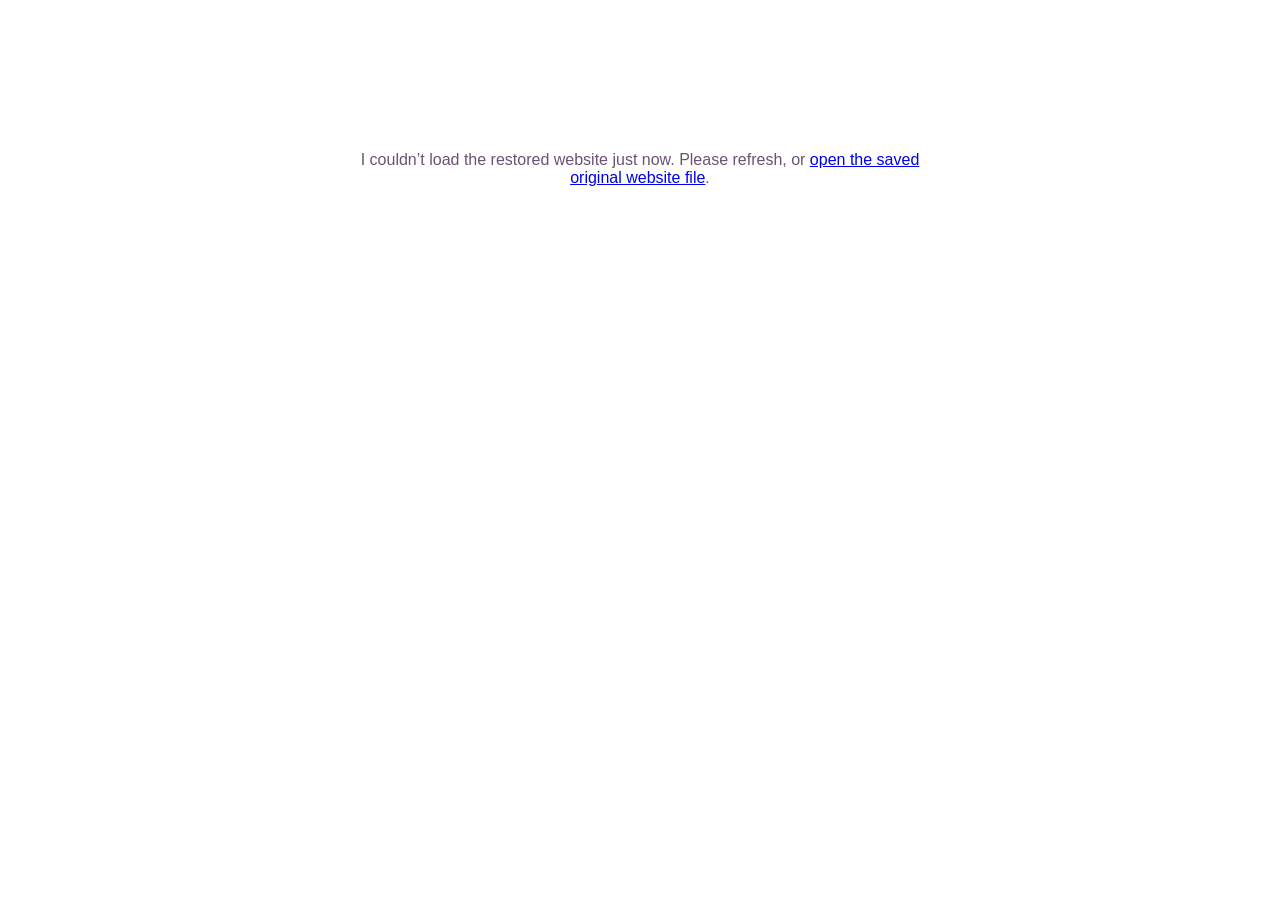
==== commit 88373bd0: "Restore original site layout and add bookshelf with reliable dog fallback" ====
--- a/index.html
+++ b/index.html
@@ -3,211 +3,89 @@
 <head>
     <meta charset="UTF-8">
     <meta name="viewport" content="width=device-width, initial-scale=1.0">
-    <title>Chocolateistuff | My Website</title>
-    <link rel="stylesheet" href="style.css">
-    <link rel="preconnect" href="https://fonts.googleapis.com">
-    <link rel="preconnect" href="https://fonts.gstatic.com" crossorigin>
-    <link href="https://fonts.googleapis.com/css2?family=Fredoka:wght@300;400;500;600;700&family=Patrick+Hand&display=swap" rel="stylesheet">
+    <title>NutellaWaffle - Creative & Curious</title>
 </head>
 <body>
-    <div class="page-shell">
-        <header class="topbar">
-            <div class="container nav-container">
-                <div class="brand">Chocolateistuff</div>
-                <nav class="main-nav">
-                    <a href="#about">About</a>
-                    <a href="#interests">Interests</a>
-                    <a href="#projects">Projects</a>
-                    <a href="#books">Books</a>
-                    <a href="#journal">Journal</a>
-                </nav>
-            </div>
-        </header>
+    <p style="font-family: sans-serif; text-align: center; margin-top: 20vh; color: #6b5274;">Loading the original website…</p>
+    <script>
+        (async function restoreOriginalSite() {
+            const originalUrl = 'https://raw.githubusercontent.com/Chocolateistuff/I-am-awesome-/f7f34cfa0251b5b52a2260d33906f139e241cc88/index.html';
+            try {
+                const response = await fetch(originalUrl);
+                if (!response.ok) throw new Error('Could not load the saved original website.');
+                let html = await response.text();
 
-        <main>
-            <section id="hero" class="hero section">
-                <div class="container hero-content">
-                    <div class="hero-text">
-                        <p class="eyebrow">Welcome to my world</p>
-                        <h1>Hi! I'm <span>Chocolateistuff</span></h1>
-                        <p class="tagline">Book lover • Creator • Dreamer • Future entrepreneur</p>
-                        <div class="cta-row">
-                            <a href="#books" class="btn primary">See what I read</a>
-                            <a href="#projects" class="btn secondary">Explore my projects</a>
-                        </div>
-                    </div>
-                    <div class="hero-visual">
-                        <div class="emoji-orb">📚✨</div>
-                    </div>
-                </div>
-            </section>
+                // Keep the original page and all of its sections/features, changing only the requested details.
+                html = html.replace('</style>', `
+                    /* Bookshelf spines */
+                    .books-grid {
+                        display: flex !important;
+                        flex-wrap: wrap;
+                        align-items: flex-end;
+                        justify-content: center;
+                        gap: 8px;
+                        padding: 24px 12px 0;
+                        border-bottom: 18px solid #9a653d;
+                        border-radius: 6px 6px 0 0;
+                        background: linear-gradient(to bottom, transparent 0 94%, #c28a57 94% 100%);
+                    }
+                    .book-card.book-spine {
+                        width: 62px;
+                        height: 230px;
+                        padding: 12px 8px;
+                        display: flex;
+                        flex-direction: column;
+                        align-items: center;
+                        justify-content: space-between;
+                        border: 0;
+                        border-left: 5px solid rgba(255,255,255,.25);
+                        border-radius: 4px 8px 2px 2px;
+                        color: #fff;
+                        background: linear-gradient(90deg, rgba(0,0,0,.2), transparent 25%), #7952a0;
+                        box-shadow: 3px 4px 5px rgba(45, 28, 20, .25);
+                        writing-mode: vertical-rl;
+                        transition: transform .2s ease, box-shadow .2s ease;
+                    }
+                    .book-card.book-spine:nth-child(4n+2) { background-color: #b94f70; }
+                    .book-card.book-spine:nth-child(4n+3) { background-color: #3c7282; }
+                    .book-card.book-spine:nth-child(4n+4) { background-color: #987139; }
+                    .book-card.book-spine:hover {
+                        transform: translateY(-10px) rotate(2deg);
+                        box-shadow: 5px 8px 10px rgba(45, 28, 20, .3);
+                    }
+                    .book-card.book-spine .book-title {
+                        color: #fff !important;
+                        font-size: 13px;
+                        font-weight: 700;
+                        margin: 0;
+                    }
+                    .book-card.book-spine .book-author {
+                        color: rgba(255,255,255,.9);
+                        font-size: 11px;
+                        opacity: 1;
+                    }
+                    .dog-picture-fallback { font-size: 120px; text-align: center; padding: 25px; }
+                    @media (max-width: 768px) {
+                        .book-card.book-spine { width: 52px; height: 195px; padding: 10px 6px; }
+                    }
+                </style>`);
 
-            <section id="about" class="section fade-in">
-                <div class="container">
-                    <h2 class="section-title">About Me</h2>
-                    <div class="about-box">
-                        <p>Hi! I'm a creative, curious person who loves making things, learning new things, and getting lost in a good story. I enjoy reading fantasy, crafting, playing music, and dreaming up ideas for future projects.</p>
-                        <p>I love spending time doing things that spark my imagination and help me grow, whether that's through writing, art, learning a new language, or exploring creative business ideas.</p>
-                    </div>
-                </div>
-            </section>
+                html = html.replaceAll('class="book-card"', 'class="book-card book-spine"');
+                const scythe = '<div class="book-card book-spine"><div class="book-title">Scythe Series</div><div class="book-author">Neal Shusterman</div></div>';
+                const alchemyst = '<div class="book-title">The Alchemyst (Book 1)</div>';
+                if (!html.includes('Scythe Series') && html.includes(alchemyst)) {
+                    html = html.replace(alchemyst, scythe + alchemyst);
+                }
+                html = html.replace('<img id="dogImage"', '<div class="dog-picture-fallback" aria-label="Dog">🐶</div><img id="dogImage" onerror="this.style.display=\'none\'"');
 
-            <section id="interests" class="section alternate fade-in">
-                <div class="container">
-                    <h2 class="section-title">My Interests</h2>
-                    <div class="interests-grid">
-                        <div class="interest-card" onclick="openModal('readingInterest')">
-                            <div class="interest-icon">📖</div>
-                            <h3>Reading</h3>
-                        </div>
-                        <div class="interest-card" onclick="openModal('artsInterest')">
-                            <div class="interest-icon">🎨</div>
-                            <h3>Arts & Crafts</h3>
-                        </div>
-                        <div class="interest-card" onclick="openModal('musicInterest')">
-                            <div class="interest-icon">🎵</div>
-                            <h3>Piano & Violin</h3>
-                        </div>
-                        <div class="interest-card" onclick="openModal('singingInterest')">
-                            <div class="interest-icon">🎤</div>
-                            <h3>Singing</h3>
-                        </div>
-                        <div class="interest-card" onclick="openModal('danceInterest')">
-                            <div class="interest-icon">💃</div>
-                            <h3>Dance</h3>
-                        </div>
-                    </div>
-                </div>
-            </section>
-
-            <section id="projects" class="section fade-in">
-                <div class="container">
-                    <h2 class="section-title">My Projects & Goals</h2>
-                    <div class="projects-grid">
-                        <div class="project-card">
-                            <div class="project-header">📚</div>
-                            <h3>Reading Challenge</h3>
-                            <p>Trying to read more books and discover new favorites every month.</p>
-                            <span class="project-status">Ongoing</span>
-                        </div>
-                        <div class="project-card">
-                            <div class="project-header">🎻</div>
-                            <h3>Music Practice</h3>
-                            <p>Training, performing, and winning competitions. Currently working on harder classical pieces!</p>
-                            <span class="project-status">Ongoing</span>
-                        </div>
-                        <div class="project-card">
-                            <div class="project-header">💃</div>
-                            <h3>Dance & Performance</h3>
-                            <p>Expressing myself through movement and performing on stage</p>
-                            <span class="project-status">Ongoing</span>
-                        </div>
-                        <div class="project-card">
-                            <div class="project-header">🎨</div>
-                            <h3>Card Business</h3>
-                            <p>Starting my own handmade card business! Creating beautiful, unique cards</p>
-                            <span class="project-status">In Progress</span>
-                        </div>
-                        <div class="project-card">
-                            <div class="project-header">🍋</div>
-                            <h3>Lemonade Stand for Charity</h3>
-                            <p>Planning to run a lemonade stand and donate the proceeds to a good cause</p>
-                            <span class="project-status">Planning</span>
-                        </div>
-                        <div class="project-card">
-                            <div class="project-header">📖</div>
-                            <h3>Learning German 🇩🇪</h3>
-                            <p>Mastering a new language and diving into German culture!</p>
-                            <span class="project-status">In Progress</span>
-                        </div>
-                    </div>
-                </div>
-            </section>
-
-            <!-- BOOKS SECTION -->
-            <section id="books" class="section alternate fade-in">
-                <div class="container">
-                    <h2 class="section-title">Books I've Read This Year 📚</h2>
-                    <p style="text-align: center; margin-bottom: 20px;">Some of my favorite reads from the past year!</p>
-                    <div class="books-grid">
-                        <div class="book-card">
-                            <div class="book-title">Percy Jackson Series</div>
-                            <div class="book-author">Rick Riordan</div>
-                        </div>
-                        <div class="book-card">
-                            <div class="book-title">Heroes of Olympus Series</div>
-                            <div class="book-author">Rick Riordan</div>
-                        </div>
-                        <div class="book-card">
-                            <div class="book-title">Trials of Apollo Series</div>
-                            <div class="book-author">Rick Riordan</div>
-                        </div>
-                        <div class="book-card">
-                            <div class="book-title">Red Queen Series</div>
-                            <div class="book-author">Victoria Aveyard</div>
-                        </div>
-                        <div class="book-card">
-                            <div class="book-title">The Inheritance Games (Book 1-2)</div>
-                            <div class="book-author">Jennifer Lynn Barnes</div>
-                        </div>
-                        <div class="book-card">
-                            <div class="book-title">Harry Potter Series</div>
-                            <div class="book-author">J.K. Rowling (Reread)</div>
-                        </div>
-                        <div class="book-card">
-                            <div class="book-title">The Hunger Games Series</div>
-                            <div class="book-author">Suzanne Collins</div>
-                        </div>
-                        <div class="book-card">
-                            <div class="book-title">Scythe Series</div>
-                            <div class="book-author">Neal Shusterman</div>
-                        </div>
-                        <div class="book-card">
-                            <div class="book-title">The Alchemyst (Book 1)</div>
-                            <div class="book-author">Michael Scott</div>
-                        </div>
-                        <div class="book-card">
-                            <div class="book-title">The Wish in the Dark</div>
-                            <div class="book-author">Christina Lauren</div>
-                        </div>
-                        <div class="book-card">
-                            <div class="book-title">Artemis Fowl (Book 1-2)</div>
-                            <div class="book-author">Eoin Colfer</div>
-                        </div>
-                    </div>
-                </div>
-            </section>
-
-            <!-- LEARNING JOURNAL SECTION -->
-            <section id="journal" class="section fade-in">
-                <div class="container">
-                    <h2 class="section-title">Learning Journal</h2>
-                    <div class="journal-box">
-                        <div class="journal-entry">
-                            <h3>July</h3>
-                            <p>I explored more creative coding ideas and learned how to make interactive sections on a webpage.</p>
-                        </div>
-                        <div class="journal-entry">
-                            <h3>August</h3>
-                            <p>I started focusing on my reading goals and found new books I love.</p>
-                        </div>
-                        <div class="journal-entry">
-                            <h3>September</h3>
-                            <p>I continued building my creative skills and planning ideas for future projects.</p>
-                        </div>
-                    </div>
-                </div>
-            </section>
-        </main>
-
-        <div id="modal" class="modal hidden">
-            <div class="modal-content">
-                <button class="close-btn" onclick="closeModal()">×</button>
-                <div id="modal-body"></div>
-            </div>
-        </div>
-    </div>
-
-    <script src="script.js"></script>
+                document.open();
+                document.write(html);
+                document.close();
+            } catch (error) {
+                document.body.innerHTML = '<p style="font-family:sans-serif;text-align:center;margin:15vh auto;max-width:36em;padding:1em;color:#6b5274">I couldn’t load the restored website just now. Please refresh, or <a href="https://github.com/Chocolateistuff/I-am-awesome-/blob/f7f34cfa0251b5b52a2260d33906f139e241cc88/index.html">open the saved original website file</a>.</p>';
+                console.error(error);
+            }
+        })();
+    </script>
 </body>
 </html>
